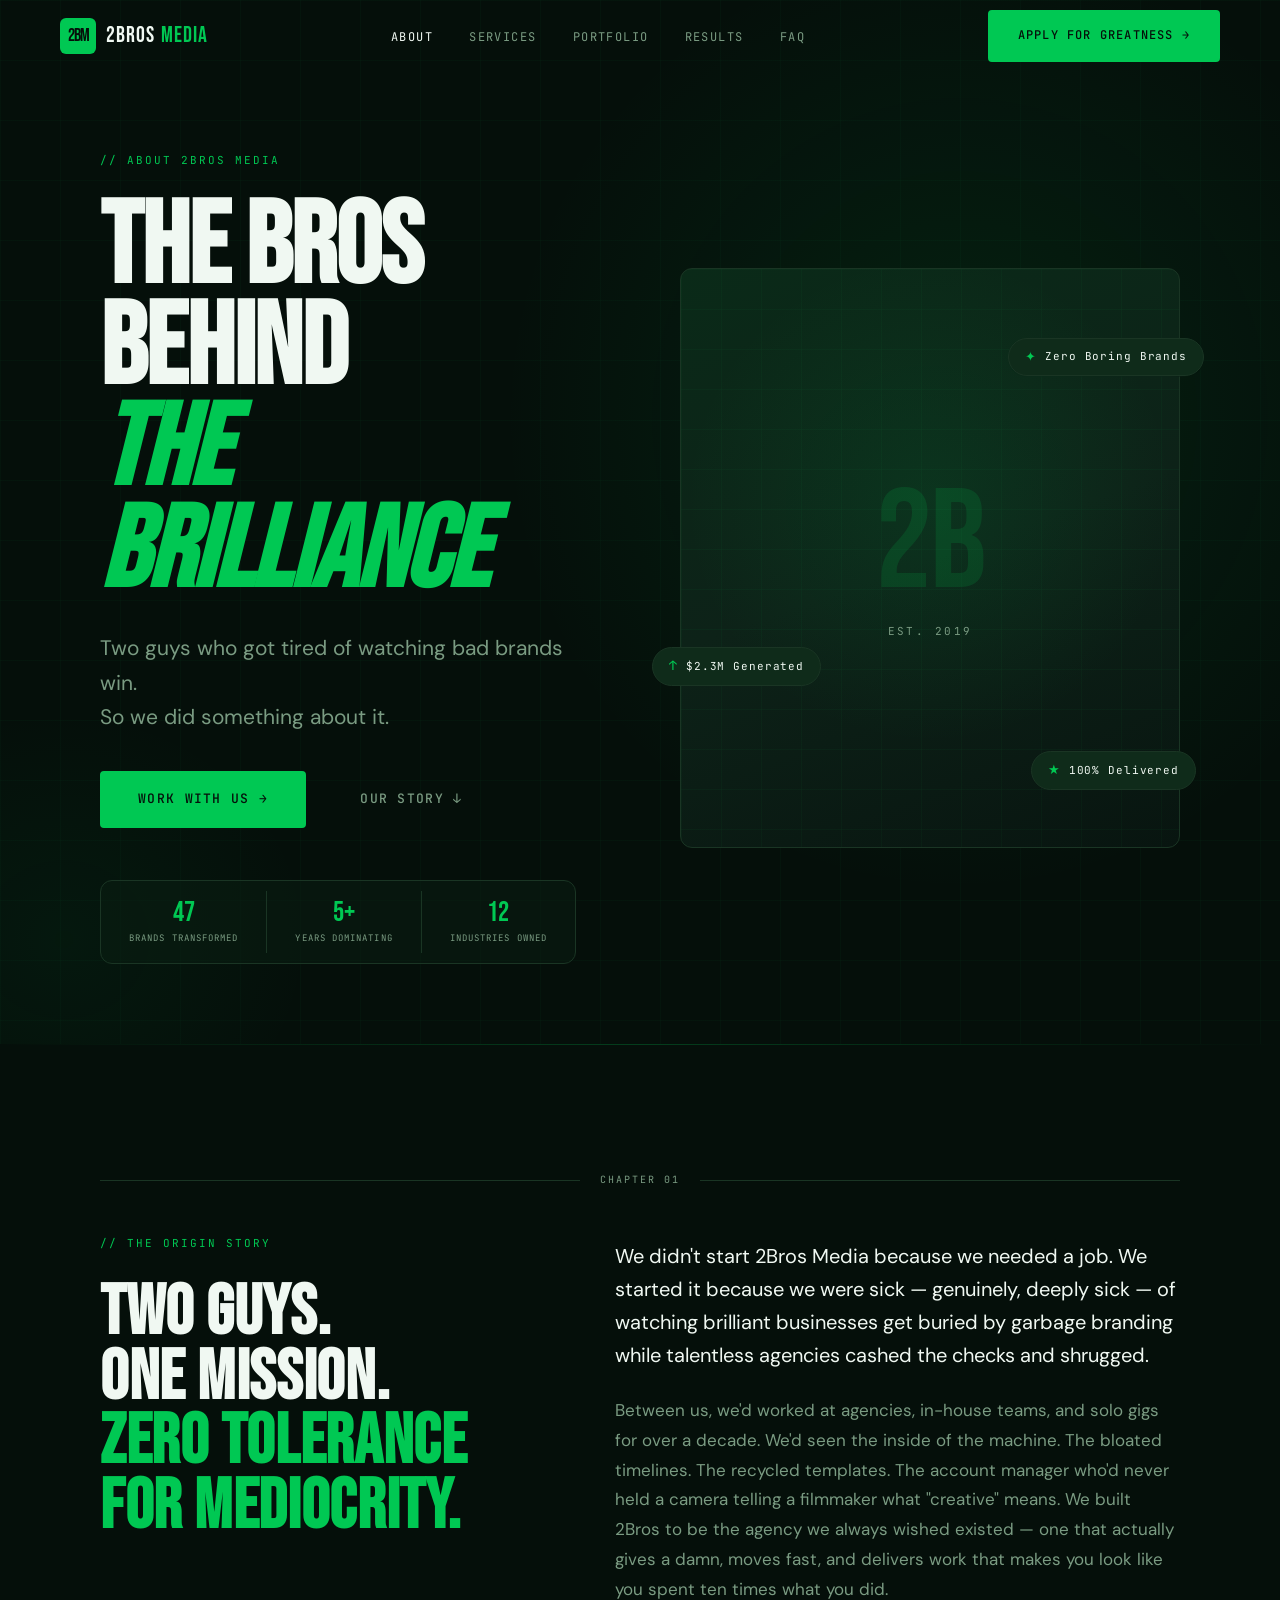
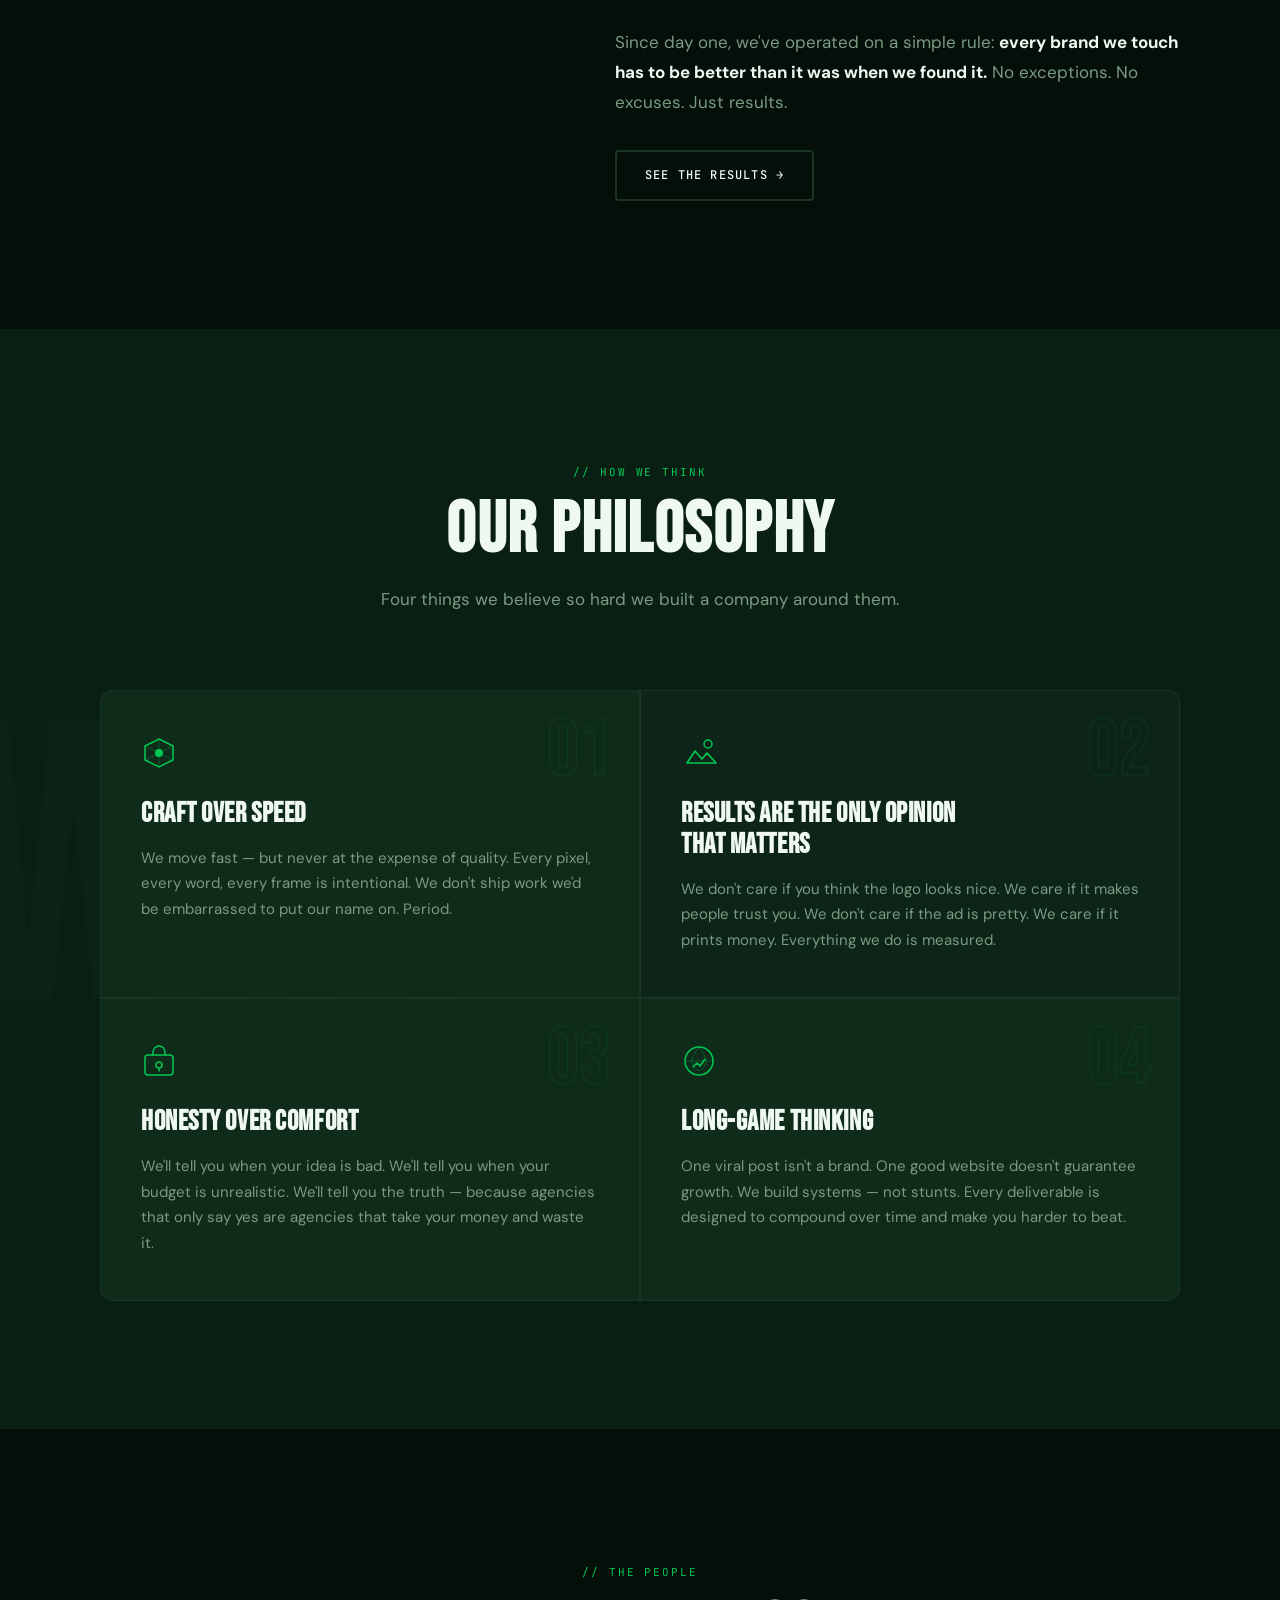
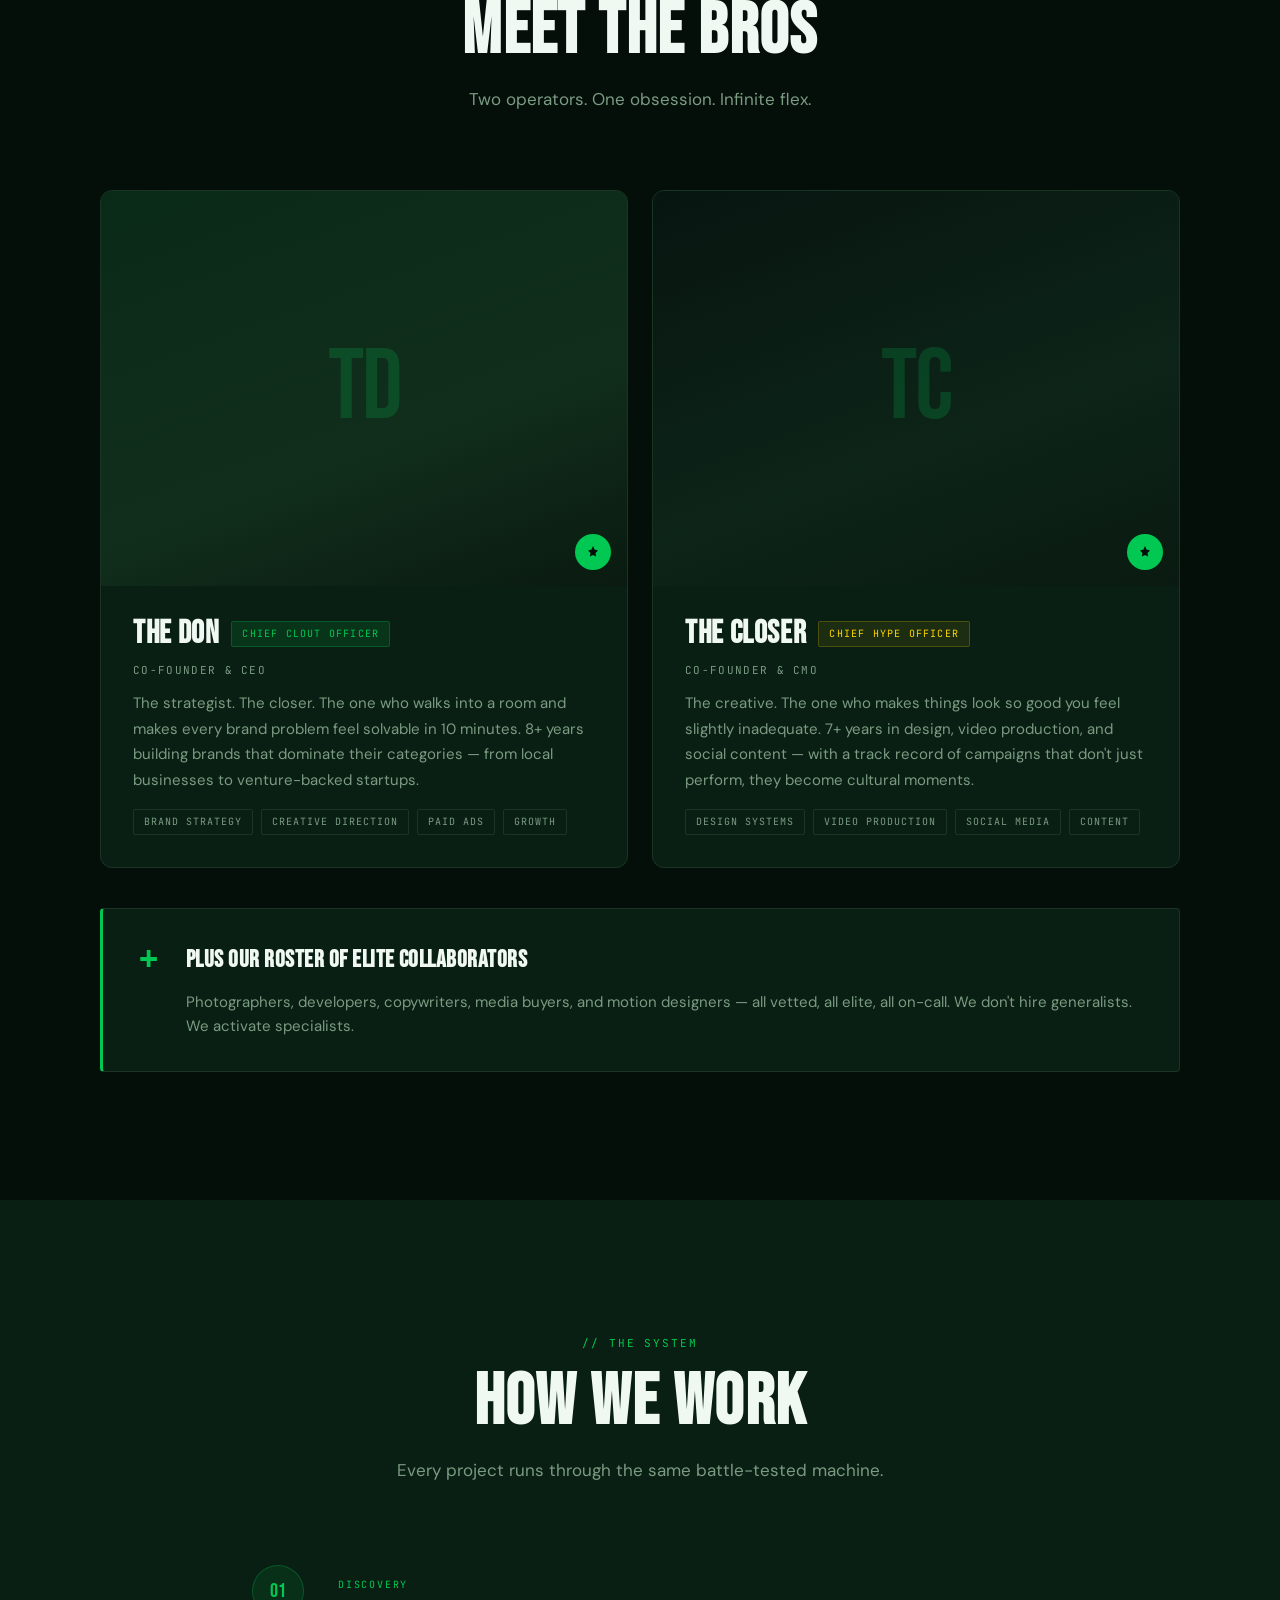
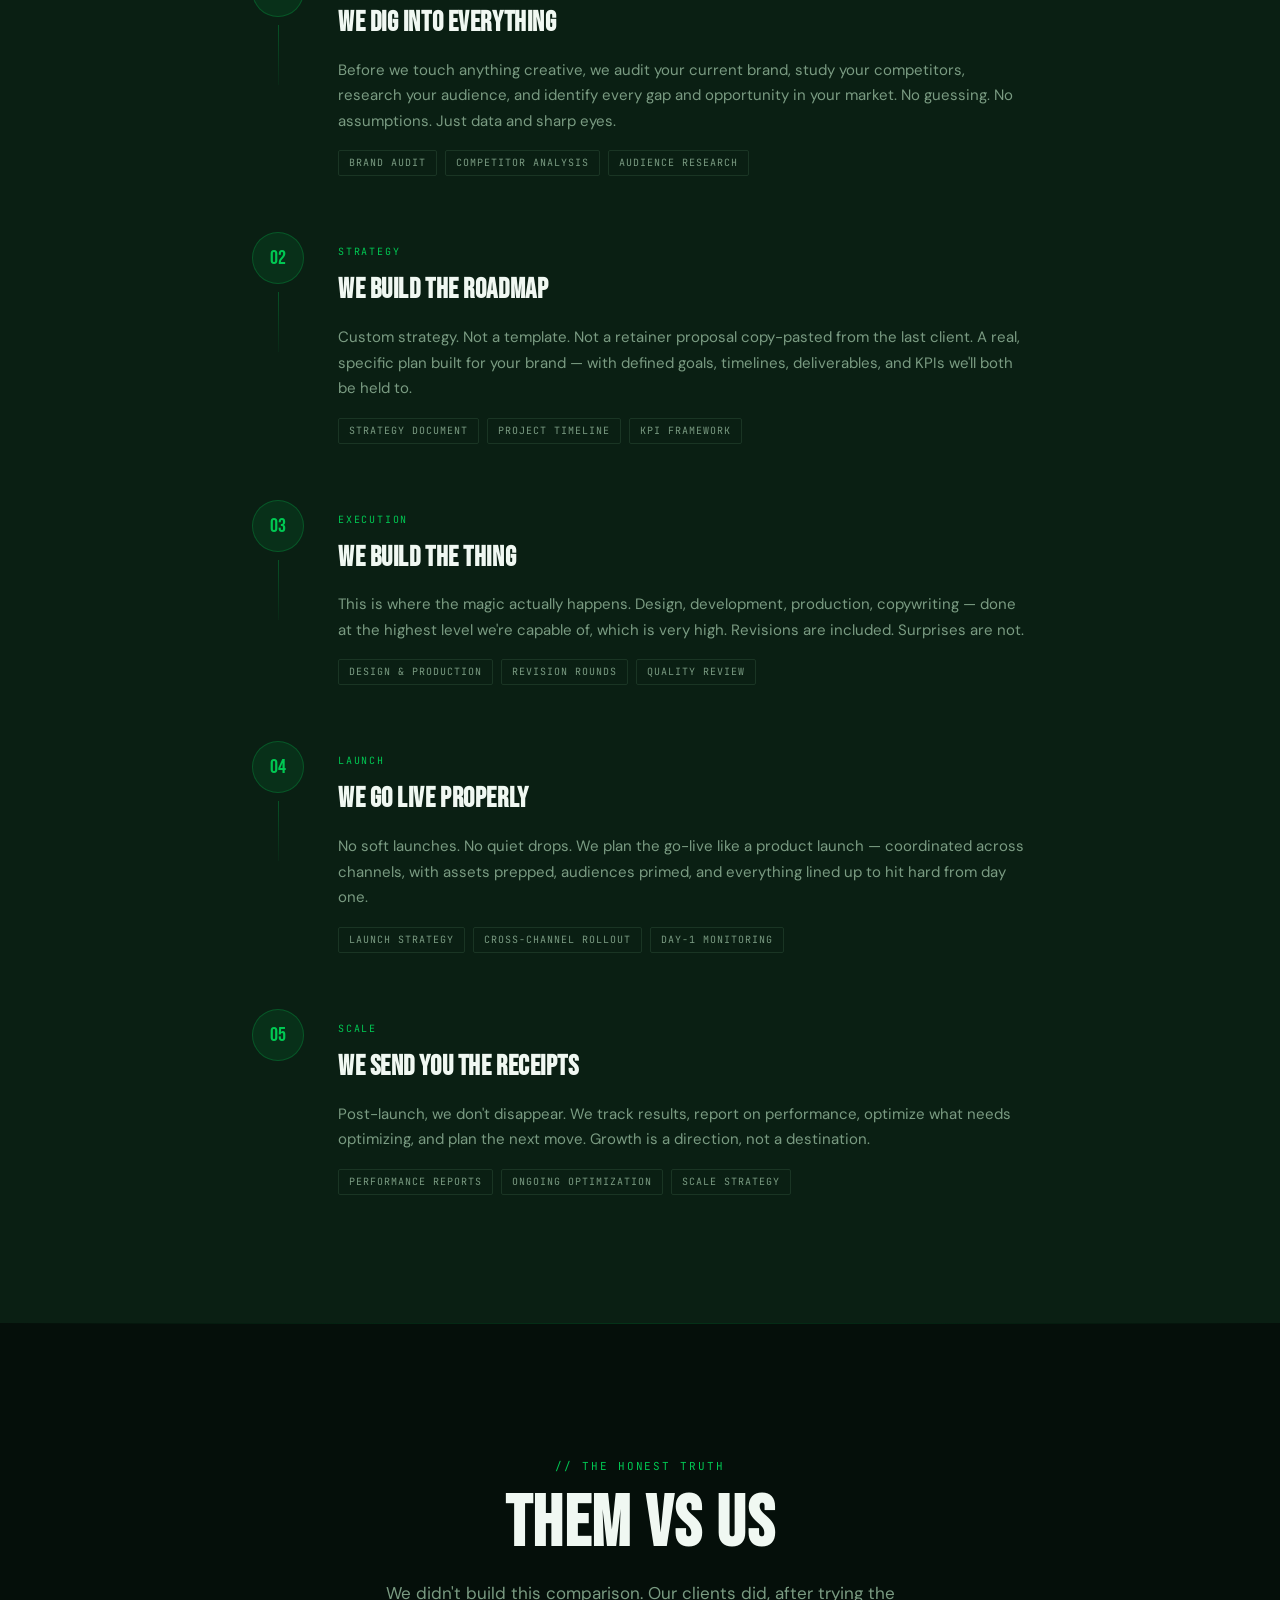
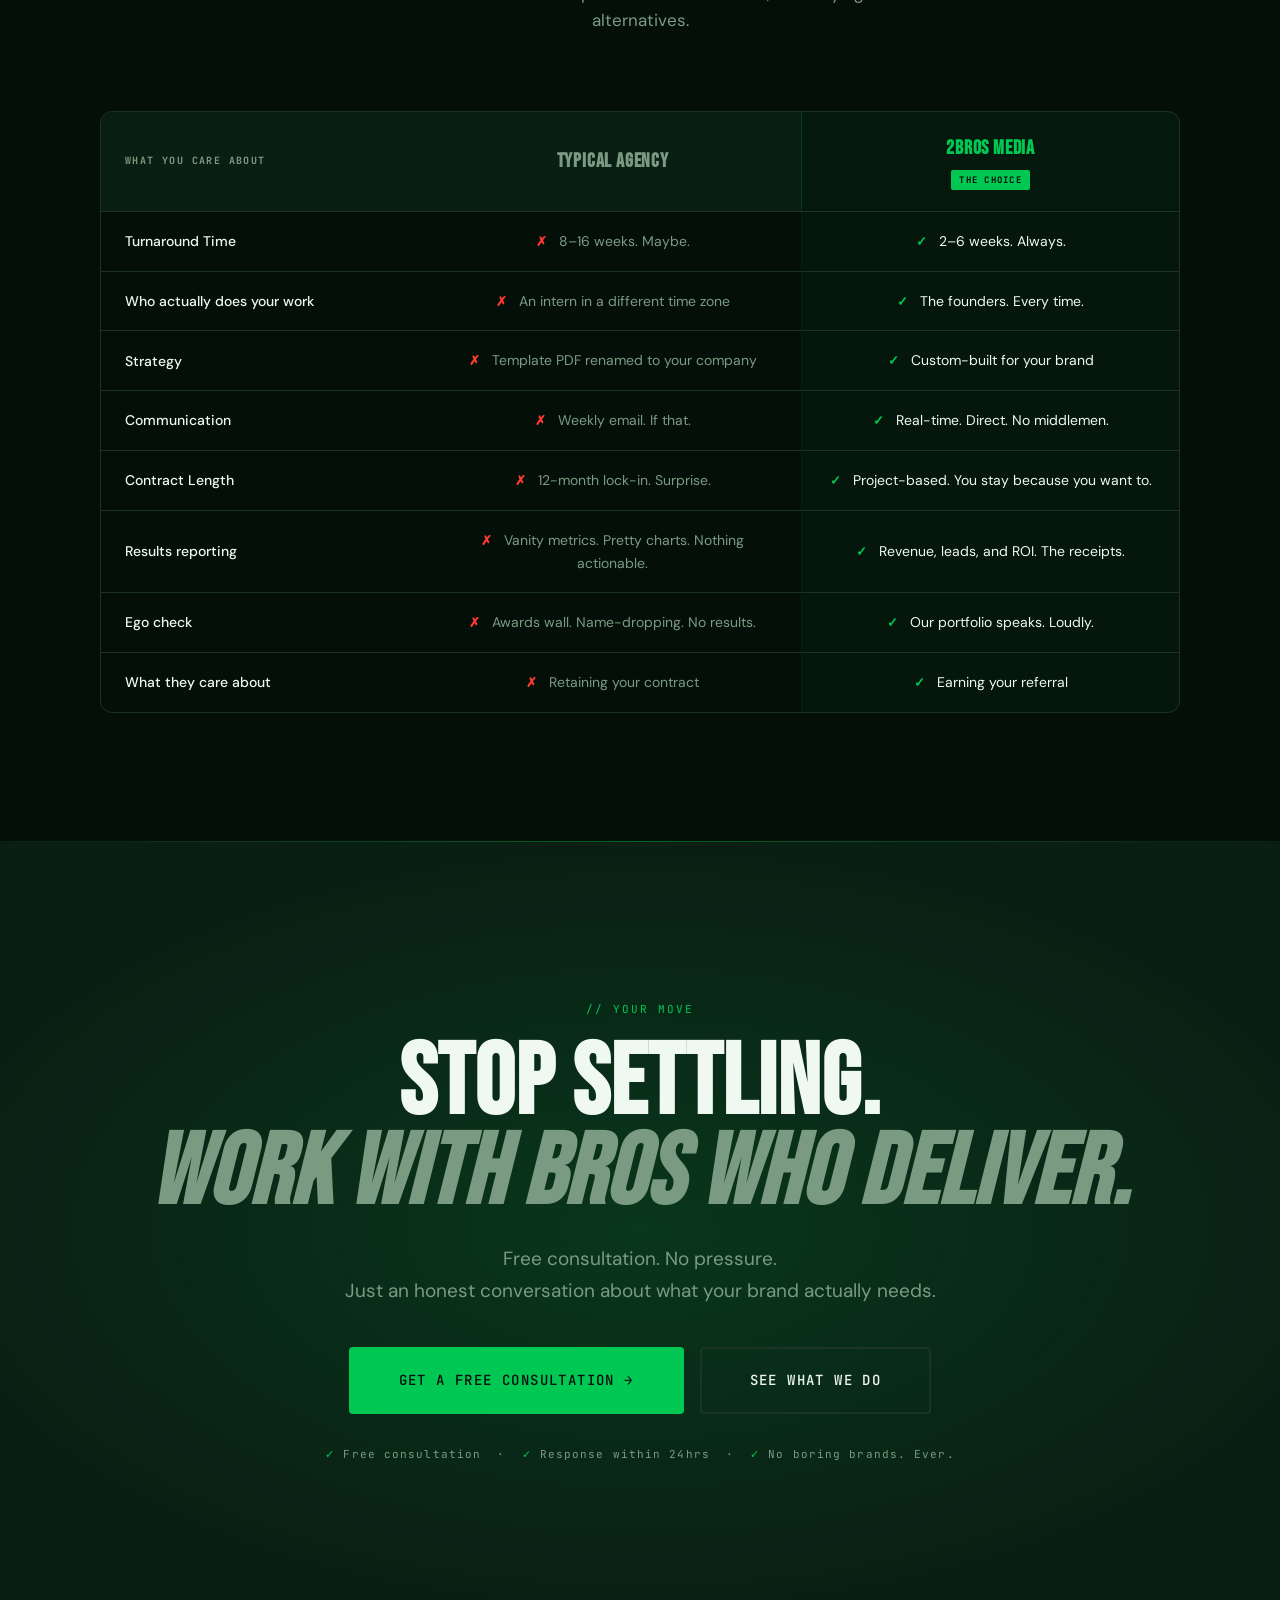
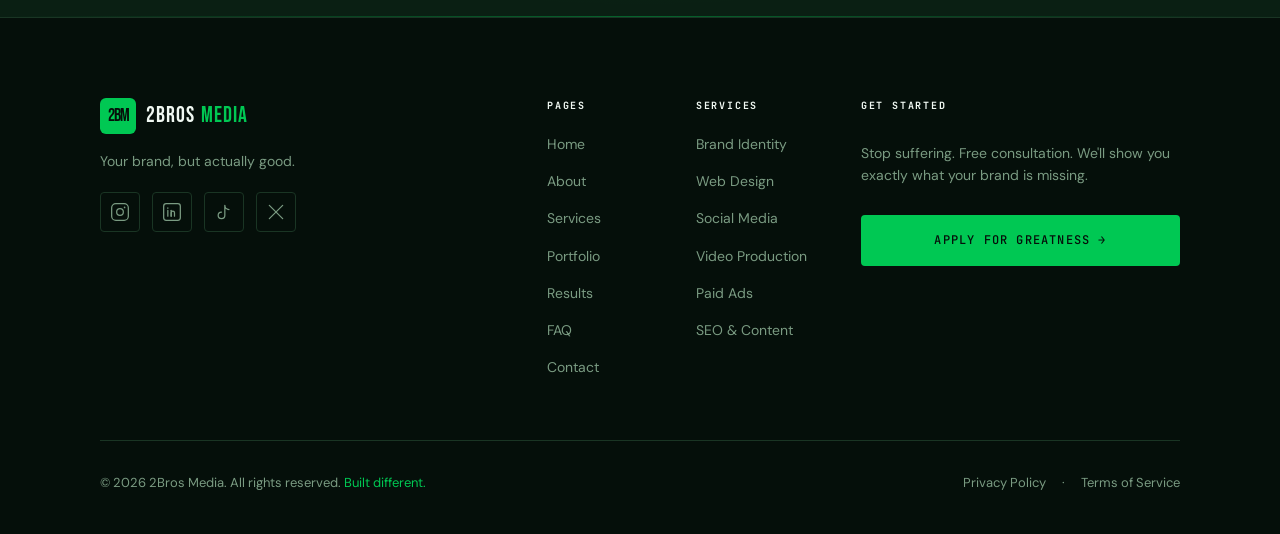
==== about/index.html @ 8191efb5 "Add GA4 button and conversion tracking Add GA4 button and conversion tracking" ====
<!DOCTYPE html>
<html lang="en">
<head>
  <!-- ============================================================
       PRIMARY META TAGS
  ============================================================ -->
  <meta charset="UTF-8">
  <meta name="viewport" content="width=device-width, initial-scale=1.0">
  <title>About Us | 2Bros Media — The Bros Behind the Brilliance</title>
  <meta name="description" content="Two guys who got tired of watching bad brands win. Meet the team behind 2Bros Media — a creative agency built on obsessive craft, zero corporate BS, and results that actually move the needle.">
  <meta name="keywords" content="2Bros Media about, creative agency team, branding agency founders, media agency story, who is 2Bros Media">
  <meta name="author" content="2Bros Media">
  <link rel="canonical" href="https://2bros.click/about.html">

  <!-- Open Graph -->
  <meta property="og:type" content="website">
  <meta property="og:url" content="https://2bros.click/about.html">
  <meta property="og:title" content="About Us | 2Bros Media — The Bros Behind the Brilliance">
  <meta property="og:description" content="Two guys who got tired of watching bad brands win. Meet the team at 2Bros Media.">
  <meta property="og:image" content="https://2bros.click/assets/images/og-image.jpg">

  <!-- Twitter -->
  <meta name="twitter:card" content="summary_large_image">
  <meta name="twitter:site" content="@2brosmedia">
  <meta name="twitter:title" content="About Us | 2Bros Media — The Bros Behind the Brilliance">
  <meta name="twitter:description" content="Two guys who got tired of watching bad brands win. Meet the team at 2Bros Media.">
  <meta name="twitter:image" content="https://2bros.click/assets/images/og-image.jpg">

  <!-- Favicons -->
  <link rel="icon" type="image/x-icon" href="/favicon.ico">
  <link rel="icon" type="image/png" sizes="32x32" href="/assets/images/favicon-32x32.png">
  <link rel="apple-touch-icon" href="/assets/images/apple-touch-icon.png">

  <!-- Structured Data -->
  <script type="application/ld+json">
  {
    "@context": "https://schema.org",
    "@type": "AboutPage",
    "name": "About 2Bros Media",
    "description": "Learn about the team and philosophy behind 2Bros Media, a creative agency specializing in branding, web design, and social media.",
    "url": "https://2bros.click/about.html",
    "mainEntity": {
      "@type": "Organization",
      "name": "2Bros Media",
      "url": "https://2bros.click",
      "logo": "https://2bros.click/assets/images/logo.svg"
    }
  }
  </script>

  <!-- Google Fonts -->
  <link rel="preconnect" href="https://fonts.googleapis.com">
  <link rel="preconnect" href="https://fonts.gstatic.com" crossorigin>
  <link href="https://fonts.googleapis.com/css2?family=Bebas+Neue&family=DM+Sans:ital,opsz,wght@0,9..40,300;0,9..40,400;0,9..40,500;0,9..40,600;1,9..40,400&family=JetBrains+Mono:wght@400;500&display=swap" rel="stylesheet">

  <!-- ============================================================
       CRITICAL ABOVE-THE-FOLD CSS
  ============================================================ -->
  <style>
    *, *::before, *::after { box-sizing: border-box; margin: 0; padding: 0; }
    html { scroll-behavior: smooth; }
    body {
      background: var(--color-bg);
      color: var(--color-white);
      font-family: var(--font-body);
      font-size: 17px;
      line-height: 1.6;
      overflow-x: hidden;
    }
    img { display: block; max-width: 100%; }
    a { color: inherit; text-decoration: none; }
    ul { list-style: none; }
    button { cursor: pointer; border: none; background: none; font: inherit; }

    :root {
      --color-bg:          #050f0a;
      --color-surface:     #0a1f13;
      --color-surface-2:   #0f2b1a;
      --color-emerald:     #00c853;
      --color-emerald-dim: #00a844;
      --color-gold:        #ffd700;
      --color-white:       #f0f8f2;
      --color-muted:       #7a9b82;
      --color-border:      #1a3524;
      --color-danger:      #ff3b30;
      --font-display: 'Bebas Neue', 'Impact', sans-serif;
      --font-body:    'DM Sans', 'Helvetica Neue', sans-serif;
      --font-mono:    'JetBrains Mono', monospace;
      --nav-h:        72px;
      --section-pad:  clamp(80px, 10vw, 140px);
      --container:    1200px;
      --gutter:       clamp(20px, 5vw, 60px);
      --radius:       4px;
      --radius-lg:    12px;
    }

    /* NAV — critical */
    .nav {
      position: fixed;
      top: 0; left: 0; right: 0;
      z-index: 1000;
      height: var(--nav-h);
      display: flex;
      align-items: center;
      padding: 0 var(--gutter);
      transition: background 0.3s ease, backdrop-filter 0.3s ease, border-bottom 0.3s ease;
    }
    .nav.scrolled {
      background: rgba(5, 15, 10, 0.92);
      backdrop-filter: blur(12px);
      -webkit-backdrop-filter: blur(12px);
      border-bottom: 1px solid var(--color-border);
    }
    .nav-inner {
      width: 100%;
      max-width: var(--container);
      margin: 0 auto;
      display: flex;
      align-items: center;
      justify-content: space-between;
      gap: 24px;
    }
    .nav-logo {
      display: flex;
      align-items: center;
      gap: 10px;
      flex-shrink: 0;
    }
    .nav-logo-mark {
      width: 36px;
      height: 36px;
      background: var(--color-emerald);
      border-radius: 6px;
      display: flex;
      align-items: center;
      justify-content: center;
      font-family: var(--font-display);
      font-size: 18px;
      color: var(--color-bg);
      letter-spacing: -1px;
    }
    .nav-logo-text {
      font-family: var(--font-display);
      font-size: 22px;
      letter-spacing: 0.05em;
      color: var(--color-white);
    }
    .nav-logo-text span { color: var(--color-emerald); }
    .nav-links {
      display: flex;
      align-items: center;
      gap: 36px;
    }
    .nav-links a {
      font-family: var(--font-mono);
      font-size: 12px;
      letter-spacing: 0.12em;
      text-transform: uppercase;
      color: var(--color-muted);
      transition: color 0.2s;
    }
    .nav-links a:hover,
    .nav-links a.active { color: var(--color-white); }
    .nav-cta { display: flex; align-items: center; gap: 16px; }

    /* PAGE HERO */
    .page-hero {
      position: relative;
      min-height: 92vh;
      display: flex;
      align-items: center;
      overflow: hidden;
      padding-top: var(--nav-h);
    }
    .page-hero-bg {
      position: absolute;
      inset: 0;
      background:
        radial-gradient(ellipse 55% 70% at 75% 40%, rgba(0,200,83,0.10) 0%, transparent 65%),
        radial-gradient(ellipse 35% 40% at 5% 90%, rgba(0,200,83,0.05) 0%, transparent 55%),
        var(--color-bg);
    }
    .page-hero-grid {
      position: absolute;
      inset: 0;
      background-image:
        linear-gradient(rgba(0,200,83,0.03) 1px, transparent 1px),
        linear-gradient(90deg, rgba(0,200,83,0.03) 1px, transparent 1px);
      background-size: 60px 60px;
    }
  </style>

  <link rel="stylesheet" href="/assets/css/main.css">
  <link rel="stylesheet" href="/assets/css/about.css">
<!-- Google tag (gtag.js) -->
<script async src="https://www.googletagmanager.com/gtag/js?id=G-SQSV4N3N9W"></script>
<script>
  window.dataLayer = window.dataLayer || [];
  function gtag(){dataLayer.push(arguments);}
  gtag('js', new Date());
  gtag('config', 'G-SQSV4N3N9W');
</script>
</head>

<body>

<!-- ============================================================
     NAVIGATION
============================================================ -->
<nav class="nav" id="main-nav" role="navigation" aria-label="Main navigation">
  <div class="nav-inner">
    <a href="/" class="nav-logo" aria-label="2Bros Media — Home">
      <div class="nav-logo-mark" aria-hidden="true">2BM</div>
      <span class="nav-logo-text">2BROS <span>MEDIA</span></span>
    </a>
    <ul class="nav-links" role="list">
      <li><a href="/about/" class="active" aria-current="page">About</a></li>
      <li><a href="/services/">Services</a></li>
      <li><a href="/portfolio/">Portfolio</a></li>
      <li><a href="/results/">Results</a></li>
      <li><a href="/faq/">FAQ</a></li>
    </ul>
    <div class="nav-cta">
      <a href="/contact/" class="btn btn-primary" id="nav-cta-desktop" style="display:none">Apply For Greatness →</a>
      <button class="hamburger" id="hamburger" aria-label="Open menu" aria-expanded="false" aria-controls="mobile-menu">
        <span class="hamburger-line"></span>
        <span class="hamburger-line"></span>
        <span class="hamburger-line"></span>
      </button>
    </div>
  </div>
</nav>

<!-- Mobile Menu -->
<div class="mobile-menu" id="mobile-menu" role="dialog" aria-modal="true" aria-label="Mobile navigation">
  <button class="mobile-menu-close" id="mobile-close" aria-label="Close menu">✕</button>
  <nav>
    <ul class="mobile-menu-links" role="list">
      <li><a href="/">Home</a></li>
      <li><a href="/about/" class="active">About</a></li>
      <li><a href="/services/">Services</a></li>
      <li><a href="/portfolio/">Portfolio</a></li>
      <li><a href="/results/">Results</a></li>
      <li><a href="/faq/">FAQ</a></li>
    </ul>
    <a href="/contact/" class="btn btn-primary mobile-menu-cta">Apply For Greatness →</a>
  </nav>
</div>


<!-- ============================================================
     PAGE HERO — SPLIT LAYOUT
============================================================ -->
<section class="page-hero" id="hero" aria-labelledby="about-hero-headline">
  <div class="page-hero-bg" aria-hidden="true"></div>
  <div class="page-hero-grid" aria-hidden="true"></div>

  <div class="container about-hero-layout">

    <!-- Left: Text -->
    <div class="about-hero-text">
      <span class="section-tag" data-animate="fadeUp">// ABOUT 2BROS MEDIA</span>

      <h1 class="about-hero-headline" id="about-hero-headline" data-animate="fadeUp" data-animate-delay="80">
        THE BROS<br>
        BEHIND<br>
        <em class="about-hero-em">THE BRILLIANCE</em>
      </h1>

      <p class="about-hero-sub" data-animate="fadeUp" data-animate-delay="180">
        Two guys who got tired of watching bad brands win.<br>
        So we did something about it.
      </p>

      <div class="about-hero-actions" data-animate="fadeUp" data-animate-delay="280">
        <a href="/contact/" class="btn btn-primary btn-lg">Work With Us →</a>
        <a href="#our-story" class="btn btn-ghost btn-lg">Our Story ↓</a>
      </div>

      <!-- Quick credentials -->
      <div class="about-hero-creds" data-animate="fadeUp" data-animate-delay="360">
        <div class="about-cred">
          <span class="about-cred-num" data-counter="47">0</span>
          <span class="about-cred-label">Brands Transformed</span>
        </div>
        <div class="about-cred-divider" aria-hidden="true"></div>
        <div class="about-cred">
          <span class="about-cred-num"><span data-counter="5">0</span>+</span>
          <span class="about-cred-label">Years Dominating</span>
        </div>
        <div class="about-cred-divider" aria-hidden="true"></div>
        <div class="about-cred">
          <span class="about-cred-num"><span data-counter="12">0</span></span>
          <span class="about-cred-label">Industries Owned</span>
        </div>
      </div>
    </div>

    <!-- Right: Visual block -->
    <div class="about-hero-visual" data-animate="fadeUp" data-animate-delay="160" aria-hidden="true">
      <div class="about-hero-img-frame">
        <div class="about-hero-img-placeholder" role="img" aria-label="The 2Bros Media team photo placeholder">
          <div class="about-hero-img-inner">
            <span class="about-hero-img-label">2B</span>
            <span class="about-hero-img-sub">EST. 2019</span>
          </div>
        </div>
        <!-- Floating tags -->
        <div class="about-float-tag about-float-tag--1">
          <span class="about-float-icon" aria-hidden="true">✦</span>
          <span>Zero Boring Brands</span>
        </div>
        <div class="about-float-tag about-float-tag--2">
          <span class="about-float-icon" aria-hidden="true">↑</span>
          <span>$2.3M Generated</span>
        </div>
        <div class="about-float-tag about-float-tag--3">
          <span class="about-float-icon" aria-hidden="true">★</span>
          <span>100% Delivered</span>
        </div>
      </div>
    </div>

  </div><!-- /about-hero-layout -->
</section>


<!-- ============================================================
     ORIGIN STORY
============================================================ -->
<section class="origin-section section-pad" id="our-story" aria-labelledby="origin-headline">
  <div class="container">

    <div class="origin-layout">

      <!-- Chapter marker -->
      <div class="origin-marker" data-animate="fadeUp" aria-hidden="true">
        <span class="origin-marker-line"></span>
        <span class="origin-marker-label">CHAPTER 01</span>
        <span class="origin-marker-line"></span>
      </div>

      <div class="origin-content">
        <span class="section-tag" data-animate="fadeUp">// THE ORIGIN STORY</span>
        <h2 class="origin-headline" id="origin-headline" data-animate="fadeUp" data-animate-delay="80">
          TWO GUYS.<br>ONE MISSION.<br>
          <span class="origin-headline-accent">ZERO TOLERANCE<br>FOR MEDIOCRITY.</span>
        </h2>
      </div>

      <div class="origin-body" data-animate="fadeUp" data-animate-delay="120">
        <p class="origin-p origin-p--lead">
          We didn't start 2Bros Media because we needed a job. We started it because we were sick — genuinely, deeply sick — of watching brilliant businesses get buried by garbage branding while talentless agencies cashed the checks and shrugged.
        </p>
        <p class="origin-p">
          Between us, we'd worked at agencies, in-house teams, and solo gigs for over a decade. We'd seen the inside of the machine. The bloated timelines. The recycled templates. The account manager who'd never held a camera telling a filmmaker what "creative" means. We built 2Bros to be the agency we always wished existed — one that actually gives a damn, moves fast, and delivers work that makes you look like you spent ten times what you did.
        </p>
        <p class="origin-p">
          Since day one, we've operated on a simple rule: <strong>every brand we touch has to be better than it was when we found it.</strong> No exceptions. No excuses. Just results.
        </p>
        <a href="/results/" class="btn btn-outline" style="margin-top: 8px;">See the Results →</a>
      </div>

    </div>

  </div>
</section>


<!-- ============================================================
     PHILOSOPHY — CORE BELIEFS
============================================================ -->
<section class="philosophy-section section-pad" aria-labelledby="philosophy-headline">
  <div class="container">

    <div class="section-header" data-animate="fadeUp">
      <span class="section-tag">// HOW WE THINK</span>
      <h2 class="section-headline" id="philosophy-headline">OUR PHILOSOPHY</h2>
      <p class="section-sub">Four things we believe so hard we built a company around them.</p>
    </div>

    <div class="philosophy-grid" data-stagger>

      <div class="philosophy-card" data-animate="fadeUp">
        <div class="philosophy-card-num" aria-hidden="true">01</div>
        <div class="philosophy-card-icon" aria-hidden="true">
          <svg width="36" height="36" viewBox="0 0 36 36" fill="none">
            <path d="M18 4L32 11V25L18 32L4 25V11L18 4Z" stroke="currentColor" stroke-width="1.5" fill="none"/>
            <path d="M18 4V32M4 11L32 25M32 11L4 25" stroke="currentColor" stroke-width="1" opacity="0.3"/>
            <circle cx="18" cy="18" r="4" fill="currentColor"/>
          </svg>
        </div>
        <h3 class="philosophy-card-title">Craft Over Speed</h3>
        <p class="philosophy-card-desc">We move fast — but never at the expense of quality. Every pixel, every word, every frame is intentional. We don't ship work we'd be embarrassed to put our name on. Period.</p>
      </div>

      <div class="philosophy-card philosophy-card--featured" data-animate="fadeUp">
        <div class="philosophy-card-num" aria-hidden="true">02</div>
        <div class="philosophy-card-icon" aria-hidden="true">
          <svg width="36" height="36" viewBox="0 0 36 36" fill="none">
            <path d="M6 28L14 16l7 8 5-6 9 10H6z" stroke="currentColor" stroke-width="1.5" stroke-linejoin="round" fill="none"/>
            <path d="M6 28L14 16l7 8 5-6 9 10" stroke="currentColor" stroke-width="1.5" stroke-linejoin="round" opacity="0.3" fill="none"/>
            <circle cx="27" cy="9" r="4" stroke="currentColor" stroke-width="1.5" fill="none"/>
          </svg>
        </div>
        <h3 class="philosophy-card-title">Results Are the Only Opinion That Matters</h3>
        <p class="philosophy-card-desc">We don't care if you think the logo looks nice. We care if it makes people trust you. We don't care if the ad is pretty. We care if it prints money. Everything we do is measured.</p>
      </div>

      <div class="philosophy-card" data-animate="fadeUp">
        <div class="philosophy-card-num" aria-hidden="true">03</div>
        <div class="philosophy-card-icon" aria-hidden="true">
          <svg width="36" height="36" viewBox="0 0 36 36" fill="none">
            <rect x="4" y="12" width="28" height="20" rx="3" stroke="currentColor" stroke-width="1.5" fill="none"/>
            <path d="M12 12V9a6 6 0 0 1 12 0v3" stroke="currentColor" stroke-width="1.5" stroke-linecap="round"/>
            <circle cx="18" cy="22" r="3" stroke="currentColor" stroke-width="1.5" fill="none"/>
            <path d="M18 25v3" stroke="currentColor" stroke-width="1.5" stroke-linecap="round"/>
          </svg>
        </div>
        <h3 class="philosophy-card-title">Honesty Over Comfort</h3>
        <p class="philosophy-card-desc">We'll tell you when your idea is bad. We'll tell you when your budget is unrealistic. We'll tell you the truth — because agencies that only say yes are agencies that take your money and waste it.</p>
      </div>

      <div class="philosophy-card" data-animate="fadeUp">
        <div class="philosophy-card-num" aria-hidden="true">04</div>
        <div class="philosophy-card-icon" aria-hidden="true">
          <svg width="36" height="36" viewBox="0 0 36 36" fill="none">
            <path d="M18 4c-7.7 0-14 6.3-14 14s6.3 14 14 14 14-6.3 14-14S25.7 4 18 4z" stroke="currentColor" stroke-width="1.5" fill="none"/>
            <path d="M18 4C14 10 11 14 11 18s3 8 7 10M18 4c4 6 7 10 7 14s-3 8-7 10" stroke="currentColor" stroke-width="1" opacity="0.3"/>
            <path d="M4 18h28" stroke="currentColor" stroke-width="1" opacity="0.3"/>
            <path d="M12 24l4-4 3 3 5-7" stroke="currentColor" stroke-width="1.5" stroke-linecap="round" stroke-linejoin="round"/>
          </svg>
        </div>
        <h3 class="philosophy-card-title">Long-Game Thinking</h3>
        <p class="philosophy-card-desc">One viral post isn't a brand. One good website doesn't guarantee growth. We build systems — not stunts. Every deliverable is designed to compound over time and make you harder to beat.</p>
      </div>

    </div><!-- /philosophy-grid -->

  </div>
</section>


<!-- ============================================================
     MEET THE TEAM
============================================================ -->
<section class="team-section section-pad" aria-labelledby="team-headline">
  <div class="container">

    <div class="section-header" data-animate="fadeUp">
      <span class="section-tag">// THE PEOPLE</span>
      <h2 class="section-headline" id="team-headline">MEET THE BROS</h2>
      <p class="section-sub">Two operators. One obsession. Infinite flex.</p>
    </div>

    <div class="team-grid" data-stagger>

      <!-- Team Member 1 -->
      <article class="team-card" data-animate="fadeUp" aria-label="Team member: The Don">
        <div class="team-card-img-wrap">
          <div class="team-card-img"
               role="img"
               aria-label="The Don — Co-Founder and CEO of 2Bros Media profile photo placeholder"
               style="background: linear-gradient(160deg, #0a2a18 0%, #112e1c 60%, #0a1a10 100%);">
            <span class="team-card-initials" aria-hidden="true">TD</span>
          </div>
          <div class="team-card-badge" aria-hidden="true">
            <svg width="16" height="16" viewBox="0 0 16 16" fill="none">
              <path d="M8 2l1.5 3.5L13 6.5l-2.5 2.5.6 3.5L8 11l-3.1 1.5.6-3.5L3 6.5l3.5-1L8 2z" fill="currentColor"/>
            </svg>
          </div>
        </div>
        <div class="team-card-body">
          <div class="team-card-header">
            <h3 class="team-card-name">The Don</h3>
            <span class="team-card-title-badge">Chief Clout Officer</span>
          </div>
          <p class="team-card-role">Co-Founder &amp; CEO</p>
          <p class="team-card-bio">The strategist. The closer. The one who walks into a room and makes every brand problem feel solvable in 10 minutes. 8+ years building brands that dominate their categories — from local businesses to venture-backed startups.</p>
          <div class="team-card-skills">
            <span class="team-skill-tag">Brand Strategy</span>
            <span class="team-skill-tag">Creative Direction</span>
            <span class="team-skill-tag">Paid Ads</span>
            <span class="team-skill-tag">Growth</span>
          </div>
        </div>
      </article>

      <!-- Team Member 2 -->
      <article class="team-card" data-animate="fadeUp" data-animate-delay="120" aria-label="Team member: The Closer">
        <div class="team-card-img-wrap">
          <div class="team-card-img"
               role="img"
               aria-label="The Closer — Co-Founder and CMO of 2Bros Media profile photo placeholder"
               style="background: linear-gradient(160deg, #071510 0%, #0d2418 60%, #0a1a10 100%);">
            <span class="team-card-initials" aria-hidden="true">TC</span>
          </div>
          <div class="team-card-badge" aria-hidden="true">
            <svg width="16" height="16" viewBox="0 0 16 16" fill="none">
              <path d="M8 2l1.5 3.5L13 6.5l-2.5 2.5.6 3.5L8 11l-3.1 1.5.6-3.5L3 6.5l3.5-1L8 2z" fill="currentColor"/>
            </svg>
          </div>
        </div>
        <div class="team-card-body">
          <div class="team-card-header">
            <h3 class="team-card-name">The Closer</h3>
            <span class="team-card-title-badge team-card-title-badge--gold">Chief Hype Officer</span>
          </div>
          <p class="team-card-role">Co-Founder &amp; CMO</p>
          <p class="team-card-bio">The creative. The one who makes things look so good you feel slightly inadequate. 7+ years in design, video production, and social content — with a track record of campaigns that don't just perform, they become cultural moments.</p>
          <div class="team-card-skills">
            <span class="team-skill-tag">Design Systems</span>
            <span class="team-skill-tag">Video Production</span>
            <span class="team-skill-tag">Social Media</span>
            <span class="team-skill-tag">Content</span>
          </div>
        </div>
      </article>

    </div><!-- /team-grid -->

    <!-- Extended team note -->
    <div class="team-extended" data-animate="fadeUp">
      <div class="team-extended-inner">
        <div class="team-extended-icon" aria-hidden="true">+</div>
        <div>
          <h3 class="team-extended-title">Plus Our Roster of Elite Collaborators</h3>
          <p class="team-extended-desc">Photographers, developers, copywriters, media buyers, and motion designers — all vetted, all elite, all on-call. We don't hire generalists. We activate specialists.</p>
        </div>
      </div>
    </div>

  </div>
</section>


<!-- ============================================================
     HOW WE WORK — PROCESS
============================================================ -->
<section class="process-detail-section section-pad" aria-labelledby="process-detail-headline">
  <div class="container">

    <div class="section-header" data-animate="fadeUp">
      <span class="section-tag">// THE SYSTEM</span>
      <h2 class="section-headline" id="process-detail-headline">HOW WE WORK</h2>
      <p class="section-sub">Every project runs through the same battle-tested machine.</p>
    </div>

    <div class="process-detail-track">

      <!-- Step 1 -->
      <div class="process-detail-step" data-animate="fadeUp">
        <div class="process-detail-left">
          <div class="process-detail-num" aria-hidden="true">01</div>
          <div class="process-detail-connector" aria-hidden="true"></div>
        </div>
        <div class="process-detail-content">
          <span class="process-detail-phase" aria-label="Phase 1">DISCOVERY</span>
          <h3 class="process-detail-title">We Dig Into Everything</h3>
          <p class="process-detail-desc">Before we touch anything creative, we audit your current brand, study your competitors, research your audience, and identify every gap and opportunity in your market. No guessing. No assumptions. Just data and sharp eyes.</p>
          <div class="process-detail-deliverables">
            <span class="process-detail-tag">Brand audit</span>
            <span class="process-detail-tag">Competitor analysis</span>
            <span class="process-detail-tag">Audience research</span>
          </div>
        </div>
      </div>

      <!-- Step 2 -->
      <div class="process-detail-step" data-animate="fadeUp" data-animate-delay="80">
        <div class="process-detail-left">
          <div class="process-detail-num" aria-hidden="true">02</div>
          <div class="process-detail-connector" aria-hidden="true"></div>
        </div>
        <div class="process-detail-content">
          <span class="process-detail-phase" aria-label="Phase 2">STRATEGY</span>
          <h3 class="process-detail-title">We Build the Roadmap</h3>
          <p class="process-detail-desc">Custom strategy. Not a template. Not a retainer proposal copy-pasted from the last client. A real, specific plan built for your brand — with defined goals, timelines, deliverables, and KPIs we'll both be held to.</p>
          <div class="process-detail-deliverables">
            <span class="process-detail-tag">Strategy document</span>
            <span class="process-detail-tag">Project timeline</span>
            <span class="process-detail-tag">KPI framework</span>
          </div>
        </div>
      </div>

      <!-- Step 3 -->
      <div class="process-detail-step" data-animate="fadeUp" data-animate-delay="160">
        <div class="process-detail-left">
          <div class="process-detail-num" aria-hidden="true">03</div>
          <div class="process-detail-connector" aria-hidden="true"></div>
        </div>
        <div class="process-detail-content">
          <span class="process-detail-phase" aria-label="Phase 3">EXECUTION</span>
          <h3 class="process-detail-title">We Build the Thing</h3>
          <p class="process-detail-desc">This is where the magic actually happens. Design, development, production, copywriting — done at the highest level we're capable of, which is very high. Revisions are included. Surprises are not.</p>
          <div class="process-detail-deliverables">
            <span class="process-detail-tag">Design &amp; production</span>
            <span class="process-detail-tag">Revision rounds</span>
            <span class="process-detail-tag">Quality review</span>
          </div>
        </div>
      </div>

      <!-- Step 4 -->
      <div class="process-detail-step" data-animate="fadeUp" data-animate-delay="240">
        <div class="process-detail-left">
          <div class="process-detail-num" aria-hidden="true">04</div>
          <div class="process-detail-connector" aria-hidden="true"></div>
        </div>
        <div class="process-detail-content">
          <span class="process-detail-phase" aria-label="Phase 4">LAUNCH</span>
          <h3 class="process-detail-title">We Go Live Properly</h3>
          <p class="process-detail-desc">No soft launches. No quiet drops. We plan the go-live like a product launch — coordinated across channels, with assets prepped, audiences primed, and everything lined up to hit hard from day one.</p>
          <div class="process-detail-deliverables">
            <span class="process-detail-tag">Launch strategy</span>
            <span class="process-detail-tag">Cross-channel rollout</span>
            <span class="process-detail-tag">Day-1 monitoring</span>
          </div>
        </div>
      </div>

      <!-- Step 5 -->
      <div class="process-detail-step process-detail-step--last" data-animate="fadeUp" data-animate-delay="320">
        <div class="process-detail-left">
          <div class="process-detail-num" aria-hidden="true">05</div>
        </div>
        <div class="process-detail-content">
          <span class="process-detail-phase" aria-label="Phase 5">SCALE</span>
          <h3 class="process-detail-title">We Send You the Receipts</h3>
          <p class="process-detail-desc">Post-launch, we don't disappear. We track results, report on performance, optimize what needs optimizing, and plan the next move. Growth is a direction, not a destination.</p>
          <div class="process-detail-deliverables">
            <span class="process-detail-tag">Performance reports</span>
            <span class="process-detail-tag">Ongoing optimization</span>
            <span class="process-detail-tag">Scale strategy</span>
          </div>
        </div>
      </div>

    </div><!-- /process-detail-track -->

  </div>
</section>


<!-- ============================================================
     WHY 2BROS — THEM VS US TABLE
============================================================ -->
<section class="versus-section section-pad" aria-labelledby="versus-headline">
  <div class="container">

    <div class="section-header" data-animate="fadeUp">
      <span class="section-tag">// THE HONEST TRUTH</span>
      <h2 class="section-headline" id="versus-headline">THEM VS US</h2>
      <p class="section-sub">We didn't build this comparison. Our clients did, after trying the alternatives.</p>
    </div>

    <div class="versus-table-wrap" data-animate="fadeUp" data-animate-delay="80">
      <table class="versus-table" aria-label="Comparison between typical agencies and 2Bros Media">
        <thead>
          <tr>
            <th scope="col" class="versus-th versus-th--feature">What you care about</th>
            <th scope="col" class="versus-th versus-th--them">
              <span class="versus-label versus-label--them">Typical Agency</span>
            </th>
            <th scope="col" class="versus-th versus-th--us">
              <span class="versus-label versus-label--us">2Bros Media</span>
              <span class="versus-best-badge" aria-label="Recommended choice">THE CHOICE</span>
            </th>
          </tr>
        </thead>
        <tbody>
          <tr class="versus-row">
            <td class="versus-feature">Turnaround Time</td>
            <td class="versus-them">
              <span class="versus-x" aria-label="No">✗</span>
              <span>8–16 weeks. Maybe.</span>
            </td>
            <td class="versus-us">
              <span class="versus-check" aria-label="Yes">✓</span>
              <span>2–6 weeks. Always.</span>
            </td>
          </tr>
          <tr class="versus-row">
            <td class="versus-feature">Who actually does your work</td>
            <td class="versus-them">
              <span class="versus-x" aria-label="No">✗</span>
              <span>An intern in a different time zone</span>
            </td>
            <td class="versus-us">
              <span class="versus-check" aria-label="Yes">✓</span>
              <span>The founders. Every time.</span>
            </td>
          </tr>
          <tr class="versus-row">
            <td class="versus-feature">Strategy</td>
            <td class="versus-them">
              <span class="versus-x" aria-label="No">✗</span>
              <span>Template PDF renamed to your company</span>
            </td>
            <td class="versus-us">
              <span class="versus-check" aria-label="Yes">✓</span>
              <span>Custom-built for your brand</span>
            </td>
          </tr>
          <tr class="versus-row">
            <td class="versus-feature">Communication</td>
            <td class="versus-them">
              <span class="versus-x" aria-label="No">✗</span>
              <span>Weekly email. If that.</span>
            </td>
            <td class="versus-us">
              <span class="versus-check" aria-label="Yes">✓</span>
              <span>Real-time. Direct. No middlemen.</span>
            </td>
          </tr>
          <tr class="versus-row">
            <td class="versus-feature">Contract Length</td>
            <td class="versus-them">
              <span class="versus-x" aria-label="No">✗</span>
              <span>12-month lock-in. Surprise.</span>
            </td>
            <td class="versus-us">
              <span class="versus-check" aria-label="Yes">✓</span>
              <span>Project-based. You stay because you want to.</span>
            </td>
          </tr>
          <tr class="versus-row">
            <td class="versus-feature">Results reporting</td>
            <td class="versus-them">
              <span class="versus-x" aria-label="No">✗</span>
              <span>Vanity metrics. Pretty charts. Nothing actionable.</span>
            </td>
            <td class="versus-us">
              <span class="versus-check" aria-label="Yes">✓</span>
              <span>Revenue, leads, and ROI. The receipts.</span>
            </td>
          </tr>
          <tr class="versus-row">
            <td class="versus-feature">Ego check</td>
            <td class="versus-them">
              <span class="versus-x" aria-label="No">✗</span>
              <span>Awards wall. Name-dropping. No results.</span>
            </td>
            <td class="versus-us">
              <span class="versus-check" aria-label="Yes">✓</span>
              <span>Our portfolio speaks. Loudly.</span>
            </td>
          </tr>
          <tr class="versus-row">
            <td class="versus-feature">What they care about</td>
            <td class="versus-them">
              <span class="versus-x" aria-label="No">✗</span>
              <span>Retaining your contract</span>
            </td>
            <td class="versus-us">
              <span class="versus-check" aria-label="Yes">✓</span>
              <span>Earning your referral</span>
            </td>
          </tr>
        </tbody>
      </table>
    </div>

  </div>
</section>


<!-- ============================================================
     CTA SECTION
============================================================ -->
<section class="cta-banner" aria-labelledby="about-cta-headline">
  <div class="cta-banner-bg" aria-hidden="true"></div>
  <div class="container">
    <div class="cta-banner-inner" data-animate="fadeUp">
      <span class="section-tag cta-tag">// YOUR MOVE</span>
      <h2 class="cta-headline" id="about-cta-headline">
        STOP SETTLING.<br>
        <em style="font-style:italic; color: var(--color-muted);">Work With Bros Who Deliver.</em>
      </h2>
      <p class="cta-sub">
        Free consultation. No pressure.<br>Just an honest conversation about what your brand actually needs.
      </p>
      <div class="cta-banner-actions">
        <a href="/contact/" class="btn btn-primary btn-xl">Get a Free Consultation →</a>
        <a href="/services/" class="btn btn-outline btn-xl">See What We Do</a>
      </div>
      <p class="cta-reassurance">
        <span class="cta-check" aria-hidden="true">✓</span> Free consultation &nbsp;·&nbsp;
        <span class="cta-check" aria-hidden="true">✓</span> Response within 24hrs &nbsp;·&nbsp;
        <span class="cta-check" aria-hidden="true">✓</span> No boring brands. Ever.
      </p>
    </div>
  </div>
</section>


<!-- ============================================================
     FOOTER
============================================================ -->
<footer class="footer" role="contentinfo">
  <div class="container">
    <div class="footer-top">

      <div class="footer-brand">
        <a href="/" class="footer-logo" aria-label="2Bros Media homepage">
          <div class="nav-logo-mark" aria-hidden="true">2BM</div>
          <span class="nav-logo-text">2BROS <span>MEDIA</span></span>
        </a>
        <p class="footer-tagline">Your brand, but actually good.</p>
        <div class="footer-socials" aria-label="Social media links">
          <a href="https://instagram.com/2brosmedia" class="footer-social" target="_blank" rel="noopener noreferrer" aria-label="Instagram">
            <svg width="20" height="20" viewBox="0 0 24 24" fill="none" aria-hidden="true">
              <rect x="2" y="2" width="20" height="20" rx="5" stroke="currentColor" stroke-width="1.5" fill="none"/>
              <circle cx="12" cy="12" r="4" stroke="currentColor" stroke-width="1.5" fill="none"/>
              <circle cx="17.5" cy="6.5" r="1" fill="currentColor"/>
            </svg>
          </a>
          <a href="https://linkedin.com/company/2brosmedia" class="footer-social" target="_blank" rel="noopener noreferrer" aria-label="LinkedIn">
            <svg width="20" height="20" viewBox="0 0 24 24" fill="none" aria-hidden="true">
              <rect x="2" y="2" width="20" height="20" rx="3" stroke="currentColor" stroke-width="1.5" fill="none"/>
              <path d="M7 10v7M7 7v.5" stroke="currentColor" stroke-width="1.5" stroke-linecap="round"/>
              <path d="M11 17v-4c0-1.5 1-2 2-2s2 .5 2 2v4" stroke="currentColor" stroke-width="1.5" stroke-linecap="round"/>
              <path d="M11 10v7" stroke="currentColor" stroke-width="1.5" stroke-linecap="round"/>
            </svg>
          </a>
          <a href="https://tiktok.com/@2brosmedia" class="footer-social" target="_blank" rel="noopener noreferrer" aria-label="TikTok">
            <svg width="20" height="20" viewBox="0 0 24 24" fill="none" aria-hidden="true">
              <path d="M9 12a4 4 0 1 0 4 4V4a5 5 0 0 0 5 5" stroke="currentColor" stroke-width="1.5" stroke-linecap="round" stroke-linejoin="round"/>
            </svg>
          </a>
          <a href="https://twitter.com/2brosmedia" class="footer-social" target="_blank" rel="noopener noreferrer" aria-label="X / Twitter">
            <svg width="20" height="20" viewBox="0 0 24 24" fill="none" aria-hidden="true">
              <path d="M4 4l16 16M4 20L20 4" stroke="currentColor" stroke-width="1.5" stroke-linecap="round"/>
            </svg>
          </a>
        </div>
      </div>

      <nav class="footer-nav" aria-label="Footer navigation">
        <div class="footer-nav-col">
          <h4 class="footer-nav-heading">Pages</h4>
          <ul role="list">
            <li><a href="/">Home</a></li>
            <li><a href="/about/">About</a></li>
            <li><a href="/services/">Services</a></li>
            <li><a href="/portfolio/">Portfolio</a></li>
            <li><a href="/results/">Results</a></li>
            <li><a href="/faq/">FAQ</a></li>
            <li><a href="/contact/">Contact</a></li>
          </ul>
        </div>
        <div class="footer-nav-col">
          <h4 class="footer-nav-heading">Services</h4>
          <ul role="list">
            <li><a href="/services/#brand-identity">Brand Identity</a></li>
            <li><a href="/services/#web-design">Web Design</a></li>
            <li><a href="/services/#social-media">Social Media</a></li>
            <li><a href="/services/#video">Video Production</a></li>
            <li><a href="/services/#paid-ads">Paid Ads</a></li>
            <li><a href="/services/#seo">SEO &amp; Content</a></li>
          </ul>
        </div>
      </nav>

      <div class="footer-cta-col">
        <h4 class="footer-nav-heading">Get Started</h4>
        <p class="footer-cta-text">Stop suffering. Free consultation. We'll show you exactly what your brand is missing.</p>
        <a href="/contact/" class="btn btn-primary" style="margin-top:16px">Apply For Greatness →</a>
      </div>

    </div>

    <div class="footer-bottom">
      <p class="footer-copy">© 2026 2Bros Media. All rights reserved. <span class="footer-built">Built different.</span></p>
      <div class="footer-legal">
        <a href="#">Privacy Policy</a>
        <span aria-hidden="true">·</span>
        <a href="#">Terms of Service</a>
      </div>
    </div>
  </div>
</footer>


<!-- ============================================================
     JAVASCRIPT
============================================================ -->
<script>
  // ---- STICKY NAV ----
  (function() {
    const nav   = document.getElementById('main-nav');
    const cta   = document.getElementById('nav-cta-desktop');
    let ticking = false;
    function onScroll() {
      if (!ticking) {
        requestAnimationFrame(() => {
          if (window.scrollY > 50) {
            nav.classList.add('scrolled');
            if (cta) cta.style.display = 'inline-flex';
          } else {
            nav.classList.remove('scrolled');
            if (cta) cta.style.display = 'none';
          }
          ticking = false;
        });
        ticking = true;
      }
    }
    window.addEventListener('scroll', onScroll, { passive: true });
    onScroll();
  })();

  // ---- MOBILE MENU ----
  (function() {
    const hamburger  = document.getElementById('hamburger');
    const mobileMenu = document.getElementById('mobile-menu');
    const closeBtn   = document.getElementById('mobile-close');
    const open  = () => { mobileMenu.classList.add('open');    hamburger.setAttribute('aria-expanded','true');  document.body.style.overflow = 'hidden'; };
    const close = () => { mobileMenu.classList.remove('open'); hamburger.setAttribute('aria-expanded','false'); document.body.style.overflow = ''; };
    if (hamburger)  hamburger.addEventListener('click', open);
    if (closeBtn)   closeBtn.addEventListener('click', close);
    if (mobileMenu) mobileMenu.addEventListener('click', e => { if (e.target === mobileMenu) close(); });
    document.addEventListener('keydown', e => { if (e.key === 'Escape') close(); });
  })();

  // ---- INTERSECTION OBSERVER ANIMATIONS ----
  (function() {
    const observer = new IntersectionObserver(entries => {
      entries.forEach(entry => {
        if (!entry.isIntersecting) return;
        const el    = entry.target;
        const delay = el.dataset.animateDelay ? parseInt(el.dataset.animateDelay) : 0;
        setTimeout(() => el.classList.add('in-view'), delay);
        observer.unobserve(el);
      });
    }, { threshold: 0.12 });

    document.querySelectorAll('[data-animate]').forEach(el => observer.observe(el));

    // Stagger children
    document.querySelectorAll('[data-stagger]').forEach(parent => {
      parent.querySelectorAll('[data-animate]').forEach((child, i) => {
        if (!child.dataset.animateDelay) child.dataset.animateDelay = i * 80;
      });
    });
  })();

  // ---- COUNTER ANIMATION ----
  (function() {
    const seen = new Set();
    const counterObserver = new IntersectionObserver(entries => {
      entries.forEach(entry => {
        if (!entry.isIntersecting || seen.has(entry.target)) return;
        seen.add(entry.target);
        const el     = entry.target;
        const target = parseFloat(el.dataset.counter);
        const isFloat = target % 1 !== 0;
        const dur    = 1400;
        const start  = performance.now();
        (function step(now) {
          const p = Math.min((now - start) / dur, 1);
          const e = 1 - Math.pow(1 - p, 3);
          el.textContent = isFloat ? (e * target).toFixed(1) : Math.floor(e * target);
          if (p < 1) requestAnimationFrame(step);
          else el.textContent = isFloat ? target.toFixed(1) : target;
        })(start);
      });
    }, { threshold: 0.5 });
    document.querySelectorAll('[data-counter]').forEach(el => counterObserver.observe(el));
  })();
</script>

<script defer src="/assets/js/tracking.js"></script>
</body>
</html>
---- assets/css/main.css ----
/* ============================================================
   2BROS MEDIA — MAIN STYLESHEET
   main.css — Global styles, components, layout
   Mobile-first. CSS variables from :root in index.html.
   ============================================================ */


/* ---- UTILITY ---- */
.container {
  max-width: var(--container);
  margin: 0 auto;
  padding: 0 var(--gutter);
}

.section-pad {
  padding: var(--section-pad) 0;
}


/* ---- BUTTONS ---- */
.btn {
  display: inline-flex;
  align-items: center;
  justify-content: center;
  gap: 8px;
  font-family: var(--font-mono);
  font-size: 12px;
  font-weight: 500;
  letter-spacing: 0.1em;
  text-transform: uppercase;
  border-radius: var(--radius);
  padding: 14px 28px;
  transition: all 0.22s ease;
  white-space: nowrap;
  text-decoration: none;
  cursor: pointer;
  border: 2px solid transparent;
}

.btn-primary {
  background: var(--color-emerald);
  color: var(--color-bg);
  border-color: var(--color-emerald);
}
.btn-primary:hover {
  background: var(--color-emerald-dim);
  border-color: var(--color-emerald-dim);
  box-shadow: 0 0 24px rgba(0, 200, 83, 0.35);
  transform: translateY(-2px);
}

.btn-outline {
  background: transparent;
  color: var(--color-white);
  border-color: var(--color-border);
}
.btn-outline:hover {
  border-color: var(--color-emerald);
  color: var(--color-emerald);
  background: rgba(0, 200, 83, 0.06);
}

.btn-ghost {
  background: transparent;
  color: var(--color-muted);
  border-color: transparent;
  padding-left: 0;
  padding-right: 0;
}
.btn-ghost:hover {
  color: var(--color-emerald);
}

.btn-lg {
  padding: 16px 36px;
  font-size: 13px;
}

.btn-xl {
  padding: 20px 48px;
  font-size: 14px;
}


/* ---- SECTION TAGS & HEADERS ---- */
.section-tag {
  display: inline-block;
  font-family: var(--font-mono);
  font-size: 11px;
  letter-spacing: 0.18em;
  text-transform: uppercase;
  color: var(--color-emerald);
  margin-bottom: 16px;
}

.section-headline {
  font-family: var(--font-display);
  font-size: clamp(40px, 6vw, 72px);
  line-height: 0.95;
  text-transform: uppercase;
  color: var(--color-white);
  letter-spacing: 0.02em;
  margin-bottom: 20px;
}

.section-sub {
  font-size: 17px;
  color: var(--color-muted);
  max-width: 520px;
}

.section-header {
  text-align: center;
  margin-bottom: clamp(48px, 6vw, 80px);
}
.section-header .section-sub {
  margin: 0 auto;
}


/* ---- HERO SECTION ---- */
.hero-accent {
  position: absolute;
  border-radius: 50%;
  filter: blur(80px);
  pointer-events: none;
}
.hero-accent--1 {
  width: 500px;
  height: 500px;
  background: rgba(0, 200, 83, 0.07);
  top: 10%;
  right: -100px;
}
.hero-accent--2 {
  width: 300px;
  height: 300px;
  background: rgba(255, 215, 0, 0.04);
  bottom: 20%;
  left: -60px;
}

.hero-pretag {
  display: inline-block;
  border: 1px solid var(--color-border);
  background: rgba(0, 200, 83, 0.06);
  padding: 6px 14px;
  border-radius: 2px;
  margin-bottom: 24px;
  animation: fadeUp 0.7s ease both;
}

.hero-headline {
  font-family: var(--font-display);
  font-size: clamp(70px, 13vw, 160px);
  line-height: 0.88;
  text-transform: uppercase;
  color: var(--color-white);
  letter-spacing: -0.01em;
  margin-bottom: 32px;
  max-width: 900px;
}

.hero-headline-em {
  font-style: italic;
  color: var(--color-muted);
}

.hero-headline-rich {
  color: var(--color-emerald);
  position: relative;
  display: inline-block;
}
.hero-headline-rich::after {
  content: '';
  position: absolute;
  bottom: 4px;
  left: 0;
  right: 0;
  height: 4px;
  background: var(--color-emerald);
  border-radius: 2px;
  opacity: 0.4;
}

.hero-sub {
  font-size: clamp(16px, 2vw, 20px);
  color: var(--color-muted);
  max-width: 560px;
  margin-bottom: 40px;
  line-height: 1.7;
}
.hero-sub strong { color: var(--color-white); }

.hero-ctas {
  display: flex;
  flex-wrap: wrap;
  gap: 16px;
  margin-bottom: 60px;
}

.hero-stats {
  display: flex;
  flex-wrap: wrap;
  gap: 0;
  border: 1px solid var(--color-border);
  border-radius: var(--radius-lg);
  background: rgba(10, 31, 19, 0.6);
  backdrop-filter: blur(8px);
  overflow: hidden;
  width: fit-content;
  max-width: 100%;
}

.hero-stat {
  padding: 20px 32px;
  display: flex;
  flex-direction: column;
  gap: 4px;
}

.hero-stat-divider {
  width: 1px;
  background: var(--color-border);
  margin: 12px 0;
  align-self: stretch;
}

.hero-stat-num {
  font-family: var(--font-display);
  font-size: 32px;
  color: var(--color-emerald);
  line-height: 1;
}

.hero-stat-label {
  font-family: var(--font-mono);
  font-size: 10px;
  letter-spacing: 0.12em;
  text-transform: uppercase;
  color: var(--color-muted);
}

.hero-scroll {
  position: absolute;
  bottom: 40px;
  left: 50%;
  transform: translateX(-50%);
  display: flex;
  flex-direction: column;
  align-items: center;
  gap: 8px;
  opacity: 0.4;
}

.hero-scroll-label {
  font-family: var(--font-mono);
  font-size: 10px;
  letter-spacing: 0.2em;
  color: var(--color-muted);
}

.hero-scroll-line {
  width: 1px;
  height: 40px;
  background: linear-gradient(to bottom, var(--color-muted), transparent);
  animation: scrollPulse 2s ease-in-out infinite;
}

@keyframes scrollPulse {
  0%, 100% { opacity: 0.4; transform: scaleY(1); }
  50% { opacity: 1; transform: scaleY(1.2); }
}


/* ---- NAVIGATION ---- */
.hamburger {
  display: flex;
  flex-direction: column;
  justify-content: center;
  gap: 5px;
  width: 40px;
  height: 40px;
  padding: 8px;
  border-radius: var(--radius);
  transition: background 0.2s;
}
.hamburger:hover { background: var(--color-surface); }
.hamburger-line {
  display: block;
  height: 2px;
  background: var(--color-white);
  border-radius: 2px;
  transition: transform 0.3s ease, opacity 0.3s ease;
}

/* Mobile Menu */
.mobile-menu {
  position: fixed;
  inset: 0;
  z-index: 999;
  background: var(--color-bg);
  display: flex;
  flex-direction: column;
  justify-content: center;
  align-items: center;
  opacity: 0;
  pointer-events: none;
  transition: opacity 0.3s ease;
}
.mobile-menu.open {
  opacity: 1;
  pointer-events: auto;
}

.mobile-menu-close {
  position: absolute;
  top: 24px;
  right: 24px;
  font-size: 28px;
  color: var(--color-muted);
  width: 44px;
  height: 44px;
  display: flex;
  align-items: center;
  justify-content: center;
  transition: color 0.2s;
}
.mobile-menu-close:hover { color: var(--color-white); }

.mobile-menu-links {
  text-align: center;
  list-style: none;
  margin-bottom: 40px;
}
.mobile-menu-links li { margin-bottom: 8px; }
.mobile-menu-links a {
  font-family: var(--font-display);
  font-size: clamp(36px, 7vw, 56px);
  color: var(--color-muted);
  text-transform: uppercase;
  letter-spacing: 0.04em;
  transition: color 0.2s;
  display: block;
  padding: 8px 0;
}
.mobile-menu-links a:hover,
.mobile-menu-links a.active {
  color: var(--color-emerald);
}

.mobile-menu-cta {
  display: block;
  text-align: center;
}

/* Show hamburger always; hide desktop CTA on small screens */
@media (min-width: 900px) {
  .hamburger { display: none; }
  #nav-cta-desktop { display: inline-flex !important; }
}
@media (max-width: 768px) {
  .nav-links { display: none; }
}


/* ---- MARQUEE ---- */
.marquee-section {
  background: var(--color-emerald);
  padding: 18px 0;
  overflow: hidden;
}

.marquee-wrapper { overflow: hidden; }

.marquee-track {
  display: flex;
  align-items: center;
  gap: 0;
  width: max-content;
  animation: marqueeScroll 30s linear infinite;
}

@keyframes marqueeScroll {
  from { transform: translateX(0); }
  to   { transform: translateX(-50%); }
}

.marquee-item {
  font-family: var(--font-display);
  font-size: 15px;
  letter-spacing: 0.12em;
  color: var(--color-bg);
  padding: 0 32px;
  white-space: nowrap;
}

.marquee-dot {
  font-size: 10px;
  color: rgba(5, 15, 10, 0.5);
  flex-shrink: 0;
}

.marquee-section:hover .marquee-track {
  animation-play-state: paused;
}


/* ---- SOCIAL PROOF BAR ---- */
.proof-bar {
  padding: 60px 0;
  border-bottom: 1px solid var(--color-border);
  border-top: 1px solid var(--color-border);
  background: var(--color-surface);
}

.proof-bar-inner {
  display: flex;
  flex-wrap: wrap;
  align-items: center;
  justify-content: center;
  gap: 0;
}

.proof-stat {
  display: flex;
  flex-direction: column;
  align-items: center;
  gap: 6px;
  padding: 16px 40px;
  text-align: center;
}

.proof-stat-num {
  font-family: var(--font-display);
  font-size: clamp(36px, 5vw, 52px);
  color: var(--color-white);
  line-height: 1;
}

.proof-stat-label {
  font-family: var(--font-mono);
  font-size: 10px;
  letter-spacing: 0.14em;
  text-transform: uppercase;
  color: var(--color-muted);
}

.proof-divider {
  width: 1px;
  height: 60px;
  background: var(--color-border);
}

@media (max-width: 768px) {
  .proof-divider { display: none; }
  .proof-stat { width: 50%; }
}


/* ---- PROBLEM SECTION ---- */
.problem-section {
  background: var(--color-bg);
  position: relative;
  overflow: hidden;
}
.problem-section::before {
  content: '';
  position: absolute;
  top: 0; left: 0; right: 0;
  height: 1px;
  background: linear-gradient(90deg, transparent, var(--color-emerald), transparent);
  opacity: 0.3;
}

.problem-layout {
  display: grid;
  grid-template-columns: 1fr;
  gap: 60px;
}

@media (min-width: 900px) {
  .problem-layout {
    grid-template-columns: 1fr 1.4fr;
    align-items: start;
    gap: 80px;
  }
}

.problem-headline {
  font-family: var(--font-display);
  font-size: clamp(52px, 7vw, 90px);
  line-height: 0.9;
  text-transform: uppercase;
  color: var(--color-white);
  margin-top: 12px;
  margin-bottom: 24px;
}

.problem-accent-line {
  width: 60px;
  height: 4px;
  background: var(--color-emerald);
  border-radius: 2px;
}

.problem-intro {
  font-size: 20px;
  font-weight: 500;
  color: var(--color-white);
  margin-bottom: 40px;
  line-height: 1.5;
}

.problem-points {
  display: flex;
  flex-direction: column;
  gap: 28px;
  margin-bottom: 48px;
}

.problem-point {
  display: flex;
  gap: 20px;
  align-items: flex-start;
}

.problem-point-icon {
  flex-shrink: 0;
  width: 32px;
  height: 32px;
  background: rgba(255, 59, 48, 0.12);
  border: 1px solid rgba(255, 59, 48, 0.25);
  border-radius: 4px;
  display: flex;
  align-items: center;
  justify-content: center;
  color: var(--color-danger);
  font-weight: 700;
  font-size: 14px;
  margin-top: 2px;
}

.problem-point-title {
  font-family: var(--font-display);
  font-size: 20px;
  color: var(--color-white);
  margin-bottom: 6px;
  letter-spacing: 0.02em;
}

.problem-point-desc {
  color: var(--color-muted);
  font-size: 15px;
  line-height: 1.6;
}

.problem-solution {
  background: var(--color-surface);
  border: 1px solid var(--color-border);
  border-left: 3px solid var(--color-emerald);
  padding: 28px 32px;
  border-radius: var(--radius);
}

.problem-solution-label {
  font-family: var(--font-mono);
  font-size: 11px;
  letter-spacing: 0.15em;
  color: var(--color-emerald);
  display: block;
  margin-bottom: 10px;
}

.problem-solution p {
  color: var(--color-muted);
  font-size: 16px;
  line-height: 1.65;
}
.problem-solution strong { color: var(--color-white); }


/* ---- SERVICES SECTION ---- */
.services-section {
  background: var(--color-surface);
  position: relative;
}

.services-grid {
  display: grid;
  grid-template-columns: 1fr;
  gap: 2px;
  background: var(--color-border);
  border: 1px solid var(--color-border);
  border-radius: var(--radius-lg);
  overflow: hidden;
  margin-bottom: 48px;
}

@media (min-width: 600px) {
  .services-grid { grid-template-columns: repeat(2, 1fr); }
}

@media (min-width: 1000px) {
  .services-grid { grid-template-columns: repeat(3, 1fr); }
}

.service-card {
  background: var(--color-surface-2);
  padding: 40px 36px;
  display: flex;
  flex-direction: column;
  gap: 12px;
  position: relative;
  transition: background 0.25s ease;
}
.service-card:hover {
  background: #122b1a;
}

.service-card--featured {
  background: #0d2518;
}
.service-card--featured:hover {
  background: #122e1d;
}

.service-card-featured-tag {
  position: absolute;
  top: 16px;
  right: 16px;
  font-family: var(--font-mono);
  font-size: 9px;
  letter-spacing: 0.14em;
  text-transform: uppercase;
  background: var(--color-emerald);
  color: var(--color-bg);
  padding: 4px 10px;
  border-radius: 2px;
  font-weight: 500;
}

.service-card-icon {
  color: var(--color-emerald);
  margin-bottom: 4px;
}

.service-card-tag {
  font-family: var(--font-mono);
  font-size: 10px;
  letter-spacing: 0.15em;
  color: var(--color-muted);
}

.service-card-title {
  font-family: var(--font-display);
  font-size: 26px;
  text-transform: uppercase;
  color: var(--color-white);
  letter-spacing: 0.02em;
  line-height: 1.1;
}

.service-card-desc {
  font-size: 15px;
  color: var(--color-muted);
  line-height: 1.6;
}

.service-card-list {
  list-style: none;
  display: flex;
  flex-direction: column;
  gap: 6px;
  flex: 1;
  margin-top: 4px;
}
.service-card-list li {
  font-family: var(--font-mono);
  font-size: 11px;
  letter-spacing: 0.08em;
  color: var(--color-muted);
  padding-left: 14px;
  position: relative;
}
.service-card-list li::before {
  content: '→';
  position: absolute;
  left: 0;
  color: var(--color-emerald);
}

.service-card-link {
  font-family: var(--font-mono);
  font-size: 11px;
  letter-spacing: 0.12em;
  text-transform: uppercase;
  color: var(--color-emerald);
  margin-top: 12px;
  display: inline-flex;
  align-items: center;
  gap: 6px;
  transition: gap 0.2s, opacity 0.2s;
}
.service-card-link:hover {
  gap: 10px;
  opacity: 0.8;
}

.services-footer {
  text-align: center;
}


/* ---- PORTFOLIO SECTION ---- */
.portfolio-section {
  background: var(--color-bg);
}

.portfolio-grid {
  display: grid;
  grid-template-columns: 1fr;
  gap: 16px;
  margin-bottom: 48px;
}

@media (min-width: 700px) {
  .portfolio-grid {
    grid-template-columns: repeat(2, 1fr);
    grid-template-rows: auto auto;
  }
  .portfolio-card--large { grid-row: span 2; }
  .portfolio-card--wide  { grid-column: span 2; }
}

.portfolio-card {
  position: relative;
  border-radius: var(--radius-lg);
  overflow: hidden;
  cursor: pointer;
  background: var(--color-surface);
  border: 1px solid var(--color-border);
}
.portfolio-card:focus-within { outline: 2px solid var(--color-emerald); }

.portfolio-card-img {
  width: 100%;
  aspect-ratio: 4/3;
  display: flex;
  align-items: center;
  justify-content: center;
  transition: transform 0.5s ease;
}
.portfolio-card--large .portfolio-card-img { aspect-ratio: 3/4; min-height: 400px; }
.portfolio-card--wide  .portfolio-card-img { aspect-ratio: 16/7; }
.portfolio-card:hover .portfolio-card-img { transform: scale(1.04); }

.portfolio-card-placeholder {
  font-family: var(--font-display);
  font-size: clamp(22px, 4vw, 40px);
  letter-spacing: 0.08em;
  text-align: center;
  color: rgba(0, 200, 83, 0.35);
  user-select: none;
  text-transform: uppercase;
  line-height: 1.1;
}

.portfolio-card-overlay {
  position: absolute;
  bottom: 0; left: 0; right: 0;
  padding: 28px 28px 24px;
  background: linear-gradient(to top, rgba(5,15,10,0.95) 0%, transparent 100%);
  transform: translateY(20px);
  opacity: 0;
  transition: transform 0.35s ease, opacity 0.35s ease;
}
.portfolio-card:hover .portfolio-card-overlay,
.portfolio-card:focus-within .portfolio-card-overlay {
  transform: translateY(0);
  opacity: 1;
}

.portfolio-card-category {
  font-family: var(--font-mono);
  font-size: 10px;
  letter-spacing: 0.14em;
  text-transform: uppercase;
  color: var(--color-emerald);
  display: block;
  margin-bottom: 6px;
}

.portfolio-card-title {
  font-family: var(--font-display);
  font-size: 26px;
  text-transform: uppercase;
  color: var(--color-white);
  margin-bottom: 4px;
}

.portfolio-card-result {
  font-size: 13px;
  color: var(--color-muted);
  margin-bottom: 14px;
}

.portfolio-card-cta {
  font-family: var(--font-mono);
  font-size: 11px;
  letter-spacing: 0.1em;
  text-transform: uppercase;
  color: var(--color-emerald);
  display: inline-flex;
  align-items: center;
  gap: 6px;
  transition: gap 0.2s;
}
.portfolio-card-cta:hover { gap: 10px; }

.portfolio-footer {
  text-align: center;
}


/* ---- HOW IT WORKS / PROCESS ---- */
.process-section {
  background: var(--color-surface);
  position: relative;
  overflow: hidden;
}

.process-steps {
  display: grid;
  grid-template-columns: 1fr;
  gap: 0;
  max-width: 900px;
  margin: 0 auto 56px;
  position: relative;
}

@media (min-width: 800px) {
  .process-steps {
    grid-template-columns: repeat(3, 1fr);
  }
}

/* Connecting line between steps (desktop) */
@media (min-width: 800px) {
  .process-steps::before {
    content: '';
    position: absolute;
    top: 48px;
    left: calc(16.66% + 20px);
    right: calc(16.66% + 20px);
    height: 1px;
    background: linear-gradient(90deg, var(--color-emerald), var(--color-border), var(--color-emerald));
    z-index: 0;
    opacity: 0.4;
  }
}

.process-step {
  display: flex;
  flex-direction: column;
  align-items: center;
  text-align: center;
  padding: 32px 24px;
  position: relative;
}

.process-step-number {
  font-family: var(--font-display);
  font-size: 80px;
  line-height: 1;
  color: transparent;
  -webkit-text-stroke: 1px var(--color-emerald);
  opacity: 0.35;
  margin-bottom: 20px;
  position: relative;
  z-index: 1;
}

.process-step-content {
  position: relative;
  z-index: 1;
}

.process-step-title {
  font-family: var(--font-display);
  font-size: 24px;
  text-transform: uppercase;
  color: var(--color-white);
  margin-bottom: 10px;
  letter-spacing: 0.03em;
}

.process-step-desc {
  font-size: 14px;
  color: var(--color-muted);
  line-height: 1.65;
  max-width: 260px;
  margin: 0 auto;
}

.process-step-arrow {
  font-size: 20px;
  color: var(--color-emerald);
  opacity: 0.5;
  position: absolute;
  top: 44px;
  right: -12px;
  display: none;
}
@media (min-width: 800px) {
  .process-step-arrow { display: block; }
}
.process-step-arrow--hidden { visibility: hidden; }

.process-cta { text-align: center; }


/* ---- TESTIMONIALS ---- */
.testimonials-section {
  background: var(--color-bg);
}

.testimonials-section .section-headline em {
  font-style: italic;
  color: var(--color-muted);
}

.testimonials-grid {
  display: grid;
  grid-template-columns: 1fr;
  gap: 16px;
  margin-bottom: 48px;
}

@media (min-width: 700px) {
  .testimonials-grid { grid-template-columns: repeat(2, 1fr); }
}

@media (min-width: 1100px) {
  .testimonials-grid { grid-template-columns: repeat(4, 1fr); }
}

.testimonial-card {
  background: var(--color-surface);
  border: 1px solid var(--color-border);
  border-radius: var(--radius-lg);
  padding: 32px 28px;
  display: flex;
  flex-direction: column;
  gap: 16px;
  transition: border-color 0.25s ease, transform 0.25s ease;
}
.testimonial-card:hover {
  border-color: rgba(0, 200, 83, 0.25);
  transform: translateY(-4px);
}

.testimonial-card--highlight {
  background: var(--color-surface-2);
  border-color: rgba(0, 200, 83, 0.2);
}

.testimonial-rating {
  font-size: 14px;
  color: var(--color-gold);
  letter-spacing: 2px;
}

.testimonial-quote {
  font-size: 15px;
  color: var(--color-white);
  line-height: 1.7;
  flex: 1;
  font-style: normal;
  border: none;
  padding: 0;
  quotes: none;
}
.testimonial-quote::before,
.testimonial-quote::after { content: none; }

.testimonial-author {
  display: flex;
  align-items: center;
  gap: 12px;
  margin-top: 4px;
}

.testimonial-avatar {
  width: 44px;
  height: 44px;
  border-radius: 50%;
  flex-shrink: 0;
  display: flex;
  align-items: center;
  justify-content: center;
  font-family: var(--font-mono);
  font-size: 12px;
  font-weight: 500;
  color: var(--color-bg);
}

.testimonial-name {
  display: block;
  font-size: 14px;
  font-weight: 600;
  color: var(--color-white);
}

.testimonial-title {
  display: block;
  font-family: var(--font-mono);
  font-size: 10px;
  letter-spacing: 0.1em;
  color: var(--color-muted);
  text-transform: uppercase;
  margin-top: 2px;
}

.testimonials-footer { text-align: center; }


/* ---- CTA BANNER ---- */
.cta-banner {
  position: relative;
  overflow: hidden;
  padding: clamp(80px, 12vw, 160px) 0;
  text-align: center;
}

.cta-banner-bg {
  position: absolute;
  inset: 0;
  background:
    radial-gradient(ellipse 80% 70% at 50% 50%, rgba(0,200,83,0.14) 0%, transparent 70%),
    var(--color-surface);
  z-index: 0;
}
.cta-banner::before {
  content: '';
  position: absolute;
  top: 0; left: 0; right: 0;
  height: 1px;
  background: linear-gradient(90deg, transparent, var(--color-emerald), transparent);
  opacity: 0.4;
  z-index: 1;
}
.cta-banner::after {
  content: '';
  position: absolute;
  bottom: 0; left: 0; right: 0;
  height: 1px;
  background: linear-gradient(90deg, transparent, var(--color-emerald), transparent);
  opacity: 0.4;
  z-index: 1;
}

.cta-banner-inner {
  position: relative;
  z-index: 2;
}

.cta-tag {
  margin-bottom: 20px;
}

.cta-headline {
  font-family: var(--font-display);
  font-size: clamp(52px, 8vw, 100px);
  line-height: 0.9;
  text-transform: uppercase;
  color: var(--color-white);
  margin-bottom: 24px;
  letter-spacing: 0.01em;
}

.cta-sub {
  font-size: clamp(16px, 2vw, 19px);
  color: var(--color-muted);
  margin-bottom: 40px;
  line-height: 1.7;
}
.cta-sub br { display: none; }
@media (min-width: 600px) { .cta-sub br { display: inline; } }

.cta-banner-actions {
  display: flex;
  flex-wrap: wrap;
  justify-content: center;
  gap: 16px;
  margin-bottom: 32px;
}

.cta-reassurance {
  font-family: var(--font-mono);
  font-size: 11px;
  letter-spacing: 0.1em;
  color: var(--color-muted);
  display: flex;
  flex-wrap: wrap;
  justify-content: center;
  gap: 4px 8px;
}
.cta-check { color: var(--color-emerald); }


/* ---- FOOTER ---- */
.footer {
  background: var(--color-bg);
  border-top: 1px solid var(--color-border);
  padding: 80px 0 40px;
}

.footer-top {
  display: grid;
  grid-template-columns: 1fr;
  gap: 48px;
  padding-bottom: 60px;
  border-bottom: 1px solid var(--color-border);
}

@media (min-width: 700px) {
  .footer-top { grid-template-columns: repeat(2, 1fr); }
}

@media (min-width: 1000px) {
  .footer-top { grid-template-columns: 1.5fr 1fr 1.2fr; }
}

.footer-brand {
  display: flex;
  flex-direction: column;
  gap: 16px;
}

.footer-logo {
  display: flex;
  align-items: center;
  gap: 10px;
}

.footer-tagline {
  font-size: 14px;
  color: var(--color-muted);
  max-width: 260px;
}

.footer-socials {
  display: flex;
  gap: 12px;
  margin-top: 4px;
}

.footer-social {
  width: 40px;
  height: 40px;
  border: 1px solid var(--color-border);
  border-radius: var(--radius);
  display: flex;
  align-items: center;
  justify-content: center;
  color: var(--color-muted);
  transition: border-color 0.2s, color 0.2s, background 0.2s;
}
.footer-social:hover {
  border-color: var(--color-emerald);
  color: var(--color-emerald);
  background: rgba(0,200,83,0.06);
}

.footer-nav {
  display: grid;
  grid-template-columns: repeat(2, 1fr);
  gap: 32px;
}

.footer-nav-heading {
  font-family: var(--font-mono);
  font-size: 10px;
  letter-spacing: 0.18em;
  text-transform: uppercase;
  color: var(--color-white);
  margin-bottom: 16px;
}

.footer-nav-col ul {
  display: flex;
  flex-direction: column;
  gap: 10px;
}
.footer-nav-col a {
  font-size: 14px;
  color: var(--color-muted);
  transition: color 0.2s;
}
.footer-nav-col a:hover { color: var(--color-emerald); }

.footer-cta-col {
  display: flex;
  flex-direction: column;
  gap: 12px;
}

.footer-cta-text {
  font-size: 14px;
  color: var(--color-muted);
  line-height: 1.6;
}

.footer-bottom {
  padding-top: 32px;
  display: flex;
  flex-wrap: wrap;
  align-items: center;
  justify-content: space-between;
  gap: 16px;
}

.footer-copy {
  font-size: 13px;
  color: var(--color-muted);
}
.footer-built {
  color: var(--color-emerald);
}

.footer-legal {
  display: flex;
  gap: 16px;
  align-items: center;
  font-size: 13px;
  color: var(--color-muted);
}
.footer-legal a {
  color: var(--color-muted);
  transition: color 0.2s;
}
.footer-legal a:hover { color: var(--color-white); }


/* ============================================================
   ENTRANCE ANIMATIONS
============================================================ */
[data-animate="fadeUp"] {
  opacity: 0;
  transform: translateY(32px);
  transition: opacity 0.65s ease, transform 0.65s ease;
}
[data-animate="fadeUp"].in-view {
  opacity: 1;
  transform: translateY(0);
}

@keyframes fadeUp {
  from { opacity: 0; transform: translateY(32px); }
  to   { opacity: 1; transform: translateY(0); }
}

/* Hero tag uses direct animation (no IntersectionObserver needed) */
.hero-pretag {
  animation: fadeUp 0.6s 0.1s ease both;
}
.hero-headline {
  animation: fadeUp 0.7s 0.2s ease both;
}
.hero-sub {
  animation: fadeUp 0.7s 0.35s ease both;
}
.hero-ctas {
  animation: fadeUp 0.7s 0.48s ease both;
}
.hero-stats {
  animation: fadeUp 0.7s 0.58s ease both;
}


/* ============================================================
   RESPONSIVE OVERRIDES
============================================================ */
@media (max-width: 480px) {
  .hero-stats {
    flex-direction: column;
    width: 100%;
  }
  .hero-stat-divider {
    width: 100%;
    height: 1px;
    margin: 0;
  }
  .hero-stat { padding: 16px 20px; }
  .hero-ctas { flex-direction: column; }
  .hero-ctas .btn { width: 100%; justify-content: center; }
  .cta-banner-actions { flex-direction: column; align-items: stretch; }
  .cta-banner-actions .btn { width: 100%; justify-content: center; }
  .footer-nav { grid-template-columns: 1fr; }
}

@media (max-width: 699px) {
  .proof-bar-inner { justify-content: flex-start; }
  .proof-divider { display: none; }
  .proof-stat { width: 50%; }
}

/* ============================================================
   ACCESSIBILITY
============================================================ */
:focus-visible {
  outline: 2px solid var(--color-emerald);
  outline-offset: 3px;
  border-radius: 3px;
}

@media (prefers-reduced-motion: reduce) {
  *,
  *::before,
  *::after {
    animation-duration: 0.01ms !important;
    animation-iteration-count: 1 !important;
    transition-duration: 0.01ms !important;
  }
  .marquee-track { animation: none; }
}

/* ---- HERO SPLIT LAYOUT (logo image version) ---- */
.hero-content--split {
  display: grid;
  grid-template-columns: 1fr;
  gap: 40px;
  align-items: start;
}

@media (min-width: 860px) {
  .hero-content--split {
    grid-template-columns: 1fr 1fr;
    gap: 60px;
  }
}

.hero-text-col {
  display: flex;
  flex-direction: column;
}

.hero-img-col {
  display: flex;
  align-items: flex-start;
  justify-content: center;
  padding-top: 20px;
}

.hero-brand-img {
  width: 100%;
  max-width: 520px;
  height: auto;
  object-fit: contain;
  /* Subtle float animation */
  animation: heroImgFloat 5s ease-in-out infinite;
  /* Drop shadow glow */
  filter: drop-shadow(0 0 40px rgba(0, 200, 83, 0.15))
          drop-shadow(0 20px 60px rgba(0, 0, 0, 0.5));
}

@keyframes heroImgFloat {
  0%, 100% { transform: translateY(0px);  }
  50%       { transform: translateY(-14px); }
}

/* On mobile, shrink the image so it doesn't overpower */
@media (max-width: 859px) {
  .hero-brand-img {
    max-width: 320px;
  }
  .hero-img-col {
    order: -1; /* image appears above text on mobile */
  }
}
---- assets/css/about.css ----
/* ============================================================
   2BROS MEDIA — ABOUT PAGE STYLES
   about.css — Page-specific styles for about.html
   Requires: main.css (variables, buttons, nav, footer, animations)
   ============================================================ */


/* ============================================================
   ABOUT HERO — SPLIT LAYOUT
============================================================ */
.about-hero-layout {
  display: grid;
  grid-template-columns: 1fr;
  gap: 60px;
  align-items: center;
  padding-top: 80px;
  padding-bottom: 80px;
  min-height: 92vh;
}

@media (min-width: 900px) {
  .about-hero-layout {
    grid-template-columns: 1fr 1fr;
    gap: 80px;
  }
}

/* ---- Hero Text ---- */
.about-hero-text {
  display: flex;
  flex-direction: column;
  gap: 0;
}

.about-hero-headline {
  font-family: var(--font-display);
  font-size: clamp(60px, 9vw, 120px);
  line-height: 0.88;
  text-transform: uppercase;
  color: var(--color-white);
  letter-spacing: -0.01em;
  margin: 12px 0 28px;
}

.about-hero-em {
  font-style: italic;
  color: var(--color-emerald);
}

.about-hero-sub {
  font-size: clamp(17px, 2vw, 21px);
  color: var(--color-muted);
  line-height: 1.65;
  margin-bottom: 36px;
}

.about-hero-actions {
  display: flex;
  flex-wrap: wrap;
  gap: 16px;
  margin-bottom: 52px;
}

/* Hero credentials strip */
.about-hero-creds {
  display: flex;
  flex-wrap: wrap;
  align-items: center;
  gap: 0;
  border: 1px solid var(--color-border);
  border-radius: var(--radius-lg);
  background: rgba(10,31,19,0.5);
  width: fit-content;
  overflow: hidden;
}

.about-cred {
  padding: 18px 28px;
  display: flex;
  flex-direction: column;
  gap: 4px;
  text-align: center;
}

.about-cred-num {
  font-family: var(--font-display);
  font-size: 28px;
  color: var(--color-emerald);
  line-height: 1;
}

.about-cred-label {
  font-family: var(--font-mono);
  font-size: 9px;
  letter-spacing: 0.12em;
  text-transform: uppercase;
  color: var(--color-muted);
}

.about-cred-divider {
  width: 1px;
  background: var(--color-border);
  margin: 10px 0;
  align-self: stretch;
}

/* ---- Hero Visual (Right Column) ---- */
.about-hero-visual {
  position: relative;
}

.about-hero-img-frame {
  position: relative;
}

.about-hero-img-placeholder {
  width: 100%;
  aspect-ratio: 4 / 5;
  max-height: 580px;
  background:
    radial-gradient(ellipse 70% 60% at 50% 40%, rgba(0,200,83,0.10) 0%, transparent 70%),
    linear-gradient(160deg, #0a2a18 0%, #0d2218 50%, #081510 100%);
  border-radius: var(--radius-lg);
  border: 1px solid var(--color-border);
  display: flex;
  align-items: center;
  justify-content: center;
  overflow: hidden;
  position: relative;
}
.about-hero-img-placeholder::before {
  content: '';
  position: absolute;
  inset: 0;
  background-image:
    linear-gradient(rgba(0,200,83,0.04) 1px, transparent 1px),
    linear-gradient(90deg, rgba(0,200,83,0.04) 1px, transparent 1px);
  background-size: 40px 40px;
}

.about-hero-img-inner {
  display: flex;
  flex-direction: column;
  align-items: center;
  gap: 8px;
  position: relative;
  z-index: 1;
}

.about-hero-img-label {
  font-family: var(--font-display);
  font-size: clamp(80px, 14vw, 140px);
  color: rgba(0, 200, 83, 0.15);
  line-height: 1;
  letter-spacing: -2px;
}

.about-hero-img-sub {
  font-family: var(--font-mono);
  font-size: 11px;
  letter-spacing: 0.22em;
  color: var(--color-muted);
  text-transform: uppercase;
}

/* Floating tags on the image */
.about-float-tag {
  position: absolute;
  background: var(--color-surface-2);
  border: 1px solid var(--color-border);
  border-radius: 40px;
  padding: 8px 16px;
  display: flex;
  align-items: center;
  gap: 8px;
  font-family: var(--font-mono);
  font-size: 11px;
  letter-spacing: 0.08em;
  color: var(--color-white);
  white-space: nowrap;
  backdrop-filter: blur(8px);
  animation: floatTag 4s ease-in-out infinite;
}

.about-float-icon {
  color: var(--color-emerald);
  font-size: 13px;
}

.about-float-tag--1 {
  top: 12%;
  right: -24px;
  animation-delay: 0s;
}

.about-float-tag--2 {
  bottom: 28%;
  left: -28px;
  animation-delay: 1.3s;
}

.about-float-tag--3 {
  bottom: 10%;
  right: -16px;
  animation-delay: 2.6s;
}

@keyframes floatTag {
  0%, 100% { transform: translateY(0); }
  50%       { transform: translateY(-8px); }
}

@media (max-width: 899px) {
  .about-float-tag--1 { right: 0; }
  .about-float-tag--2 { left: 0; }
  .about-float-tag--3 { right: 0; }
  .about-hero-img-placeholder { max-height: 380px; }
}


/* ============================================================
   ORIGIN STORY
============================================================ */
.origin-section {
  background: var(--color-bg);
  position: relative;
}
.origin-section::before {
  content: '';
  position: absolute;
  top: 0; left: 0; right: 0;
  height: 1px;
  background: linear-gradient(90deg, transparent, var(--color-emerald), transparent);
  opacity: 0.25;
}

.origin-layout {
  display: grid;
  grid-template-columns: 1fr;
  row-gap: 16px;
}

@media (min-width: 900px) {
  .origin-layout {
    grid-template-columns: 1fr 1.3fr;
    column-gap: 80px;
    align-items: start;
  }
  /* Marker spans both columns */
  .origin-marker { grid-column: 1 / -1; }
}

.origin-marker {
  display: flex;
  align-items: center;
  gap: 20px;
  margin-bottom: 24px;
}

.origin-marker-line {
  flex: 1;
  height: 1px;
  background: var(--color-border);
}

.origin-marker-label {
  font-family: var(--font-mono);
  font-size: 10px;
  letter-spacing: 0.2em;
  color: var(--color-muted);
  text-transform: uppercase;
  flex-shrink: 0;
}

.origin-headline {
  font-family: var(--font-display);
  font-size: clamp(40px, 5.5vw, 72px);
  line-height: 0.92;
  text-transform: uppercase;
  color: var(--color-white);
  letter-spacing: 0.01em;
  margin-top: 12px;
}

.origin-headline-accent {
  color: var(--color-emerald);
}

.origin-body {
  padding-top: 12px;
}

.origin-p {
  font-size: 17px;
  color: var(--color-muted);
  line-height: 1.75;
  margin-bottom: 24px;
}

.origin-p--lead {
  font-size: 20px;
  color: var(--color-white);
  font-weight: 400;
  line-height: 1.65;
}

.origin-p strong { color: var(--color-white); }


/* ============================================================
   PHILOSOPHY — CORE BELIEFS
============================================================ */
.philosophy-section {
  background: var(--color-surface);
  position: relative;
  overflow: hidden;
}

/* Background number watermark */
.philosophy-section::before {
  content: 'WHY';
  position: absolute;
  top: 50%;
  left: -40px;
  transform: translateY(-50%);
  font-family: var(--font-display);
  font-size: 400px;
  color: rgba(0,200,83,0.025);
  line-height: 1;
  pointer-events: none;
  user-select: none;
}

.philosophy-grid {
  display: grid;
  grid-template-columns: 1fr;
  gap: 2px;
  background: var(--color-border);
  border: 1px solid var(--color-border);
  border-radius: var(--radius-lg);
  overflow: hidden;
}

@media (min-width: 700px) {
  .philosophy-grid { grid-template-columns: repeat(2, 1fr); }
}

.philosophy-card {
  background: var(--color-surface-2);
  padding: 44px 40px;
  position: relative;
  display: flex;
  flex-direction: column;
  gap: 16px;
  transition: background 0.25s ease;
}
.philosophy-card:hover { background: #132c1b; }

.philosophy-card--featured {
  background: #0d2518;
}
.philosophy-card--featured:hover { background: #102d1e; }

/* Large ghost number */
.philosophy-card-num {
  position: absolute;
  top: 20px;
  right: 28px;
  font-family: var(--font-display);
  font-size: 80px;
  color: transparent;
  -webkit-text-stroke: 1px rgba(0,200,83,0.12);
  line-height: 1;
  pointer-events: none;
}

.philosophy-card-icon {
  color: var(--color-emerald);
  margin-bottom: 4px;
}

.philosophy-card-title {
  font-family: var(--font-display);
  font-size: 28px;
  text-transform: uppercase;
  color: var(--color-white);
  letter-spacing: 0.02em;
  line-height: 1.1;
  max-width: 320px;
}

.philosophy-card-desc {
  font-size: 15px;
  color: var(--color-muted);
  line-height: 1.7;
}


/* ============================================================
   TEAM
============================================================ */
.team-section {
  background: var(--color-bg);
}

.team-grid {
  display: grid;
  grid-template-columns: 1fr;
  gap: 24px;
  margin-bottom: 40px;
}

@media (min-width: 700px) {
  .team-grid { grid-template-columns: repeat(2, 1fr); }
}

.team-card {
  background: var(--color-surface);
  border: 1px solid var(--color-border);
  border-radius: var(--radius-lg);
  overflow: hidden;
  display: flex;
  flex-direction: column;
  transition: border-color 0.25s, transform 0.25s;
}
.team-card:hover {
  border-color: rgba(0,200,83,0.25);
  transform: translateY(-4px);
}

.team-card-img-wrap {
  position: relative;
}

.team-card-img {
  width: 100%;
  aspect-ratio: 4/3;
  display: flex;
  align-items: center;
  justify-content: center;
  position: relative;
  overflow: hidden;
}

.team-card-initials {
  font-family: var(--font-display);
  font-size: clamp(60px, 12vw, 100px);
  color: rgba(0,200,83,0.2);
  letter-spacing: -2px;
  user-select: none;
}

.team-card-badge {
  position: absolute;
  bottom: 16px;
  right: 16px;
  width: 36px;
  height: 36px;
  background: var(--color-emerald);
  border-radius: 50%;
  display: flex;
  align-items: center;
  justify-content: center;
  color: var(--color-bg);
}

.team-card-body {
  padding: 32px;
  display: flex;
  flex-direction: column;
  gap: 12px;
  flex: 1;
}

.team-card-header {
  display: flex;
  align-items: center;
  gap: 12px;
  flex-wrap: wrap;
}

.team-card-name {
  font-family: var(--font-display);
  font-size: 32px;
  text-transform: uppercase;
  color: var(--color-white);
  letter-spacing: 0.02em;
  line-height: 1;
}

.team-card-title-badge {
  font-family: var(--font-mono);
  font-size: 10px;
  letter-spacing: 0.12em;
  text-transform: uppercase;
  background: rgba(0,200,83,0.12);
  border: 1px solid rgba(0,200,83,0.25);
  color: var(--color-emerald);
  padding: 4px 10px;
  border-radius: 2px;
  white-space: nowrap;
}

.team-card-title-badge--gold {
  background: rgba(255,215,0,0.08);
  border-color: rgba(255,215,0,0.2);
  color: var(--color-gold);
}

.team-card-role {
  font-family: var(--font-mono);
  font-size: 11px;
  letter-spacing: 0.12em;
  text-transform: uppercase;
  color: var(--color-muted);
}

.team-card-bio {
  font-size: 15px;
  color: var(--color-muted);
  line-height: 1.7;
}

.team-card-skills {
  display: flex;
  flex-wrap: wrap;
  gap: 8px;
  margin-top: 4px;
}

.team-skill-tag {
  font-family: var(--font-mono);
  font-size: 10px;
  letter-spacing: 0.1em;
  text-transform: uppercase;
  color: var(--color-muted);
  border: 1px solid var(--color-border);
  padding: 4px 10px;
  border-radius: 2px;
  transition: border-color 0.2s, color 0.2s;
}
.team-card:hover .team-skill-tag {
  border-color: rgba(0,200,83,0.2);
  color: var(--color-emerald);
}

/* Extended team note */
.team-extended {
  background: var(--color-surface);
  border: 1px solid var(--color-border);
  border-left: 3px solid var(--color-emerald);
  border-radius: var(--radius);
  padding: 32px 36px;
}

.team-extended-inner {
  display: flex;
  align-items: flex-start;
  gap: 28px;
}

.team-extended-icon {
  font-family: var(--font-display);
  font-size: 48px;
  color: var(--color-emerald);
  line-height: 1;
  flex-shrink: 0;
  margin-top: -4px;
}

.team-extended-title {
  font-family: var(--font-display);
  font-size: 24px;
  text-transform: uppercase;
  color: var(--color-white);
  letter-spacing: 0.02em;
  margin-bottom: 10px;
}

.team-extended-desc {
  font-size: 15px;
  color: var(--color-muted);
  line-height: 1.65;
}


/* ============================================================
   DETAILED PROCESS STEPS
============================================================ */
.process-detail-section {
  background: var(--color-surface);
  position: relative;
}

.process-detail-track {
  max-width: 780px;
  margin: 0 auto;
  display: flex;
  flex-direction: column;
  gap: 0;
}

.process-detail-step {
  display: flex;
  gap: 32px;
  align-items: flex-start;
}

.process-detail-left {
  display: flex;
  flex-direction: column;
  align-items: center;
  flex-shrink: 0;
  width: 56px;
  padding-top: 4px;
}

.process-detail-num {
  font-family: var(--font-display);
  font-size: 20px;
  color: var(--color-emerald);
  background: rgba(0,200,83,0.1);
  border: 1px solid rgba(0,200,83,0.25);
  border-radius: 50%;
  width: 52px;
  height: 52px;
  display: flex;
  align-items: center;
  justify-content: center;
  flex-shrink: 0;
  position: relative;
  z-index: 1;
}

.process-detail-connector {
  width: 1px;
  flex: 1;
  min-height: 60px;
  background: linear-gradient(to bottom, rgba(0,200,83,0.3), rgba(0,200,83,0.05));
  margin: 8px 0;
}

.process-detail-step--last .process-detail-left { padding-bottom: 0; }

.process-detail-content {
  padding: 8px 0 52px;
  flex: 1;
}

.process-detail-step--last .process-detail-content {
  padding-bottom: 0;
}

.process-detail-phase {
  display: inline-block;
  font-family: var(--font-mono);
  font-size: 10px;
  letter-spacing: 0.18em;
  color: var(--color-emerald);
  text-transform: uppercase;
  margin-bottom: 8px;
}

.process-detail-title {
  font-family: var(--font-display);
  font-size: 28px;
  text-transform: uppercase;
  color: var(--color-white);
  letter-spacing: 0.02em;
  margin-bottom: 12px;
}

.process-detail-desc {
  font-size: 15px;
  color: var(--color-muted);
  line-height: 1.7;
  margin-bottom: 16px;
}

.process-detail-deliverables {
  display: flex;
  flex-wrap: wrap;
  gap: 8px;
}

.process-detail-tag {
  font-family: var(--font-mono);
  font-size: 10px;
  letter-spacing: 0.1em;
  text-transform: uppercase;
  color: var(--color-muted);
  border: 1px solid var(--color-border);
  padding: 4px 10px;
  border-radius: 2px;
}


/* ============================================================
   THEM VS US COMPARISON TABLE
============================================================ */
.versus-section {
  background: var(--color-bg);
  position: relative;
}
.versus-section::before {
  content: '';
  position: absolute;
  top: 0; left: 0; right: 0;
  height: 1px;
  background: linear-gradient(90deg, transparent, var(--color-emerald), transparent);
  opacity: 0.2;
}

.versus-table-wrap {
  overflow-x: auto;
  border: 1px solid var(--color-border);
  border-radius: var(--radius-lg);
  -webkit-overflow-scrolling: touch;
}

.versus-table {
  width: 100%;
  min-width: 620px;
  border-collapse: collapse;
}

/* Header row */
.versus-th {
  padding: 20px 24px;
  text-align: left;
  background: var(--color-surface);
  border-bottom: 1px solid var(--color-border);
}

.versus-th--feature {
  width: 30%;
  font-family: var(--font-mono);
  font-size: 10px;
  letter-spacing: 0.14em;
  text-transform: uppercase;
  color: var(--color-muted);
}

.versus-th--them,
.versus-th--us {
  width: 35%;
  text-align: center;
}

.versus-th--us {
  background: rgba(0,200,83,0.05);
  border-left: 1px solid rgba(0,200,83,0.15);
}

.versus-label {
  display: block;
  font-family: var(--font-display);
  font-size: 20px;
  text-transform: uppercase;
  letter-spacing: 0.04em;
}

.versus-label--them { color: var(--color-muted); }
.versus-label--us   { color: var(--color-emerald); }

.versus-best-badge {
  display: inline-block;
  font-family: var(--font-mono);
  font-size: 9px;
  letter-spacing: 0.14em;
  text-transform: uppercase;
  background: var(--color-emerald);
  color: var(--color-bg);
  padding: 3px 8px;
  border-radius: 2px;
  margin-top: 6px;
}

/* Body rows */
.versus-row {
  border-bottom: 1px solid var(--color-border);
  transition: background 0.2s;
}
.versus-row:last-child { border-bottom: none; }
.versus-row:hover { background: rgba(255,255,255,0.015); }

.versus-feature,
.versus-them,
.versus-us {
  padding: 18px 24px;
  vertical-align: middle;
}

.versus-feature {
  font-size: 14px;
  color: var(--color-white);
  font-weight: 500;
  width: 30%;
}

.versus-them,
.versus-us {
  font-size: 14px;
  width: 35%;
}

.versus-them {
  color: var(--color-muted);
  text-align: center;
}

.versus-us {
  color: var(--color-white);
  text-align: center;
  background: rgba(0,200,83,0.03);
  border-left: 1px solid rgba(0,200,83,0.1);
}

.versus-x {
  color: var(--color-danger);
  font-weight: 700;
  margin-right: 8px;
  font-size: 13px;
}

.versus-check {
  color: var(--color-emerald);
  font-weight: 700;
  margin-right: 8px;
  font-size: 13px;
}


/* ============================================================
   RESPONSIVE
============================================================ */
@media (max-width: 600px) {
  .about-hero-actions { flex-direction: column; }
  .about-hero-actions .btn { width: 100%; justify-content: center; }

  .about-hero-creds {
    flex-direction: column;
    width: 100%;
  }
  .about-cred-divider { width: 100%; height: 1px; margin: 0; }
  .about-cred { padding: 14px 20px; }

  .team-extended-inner { flex-direction: column; gap: 16px; }

  .process-detail-content { padding-bottom: 32px; }
}
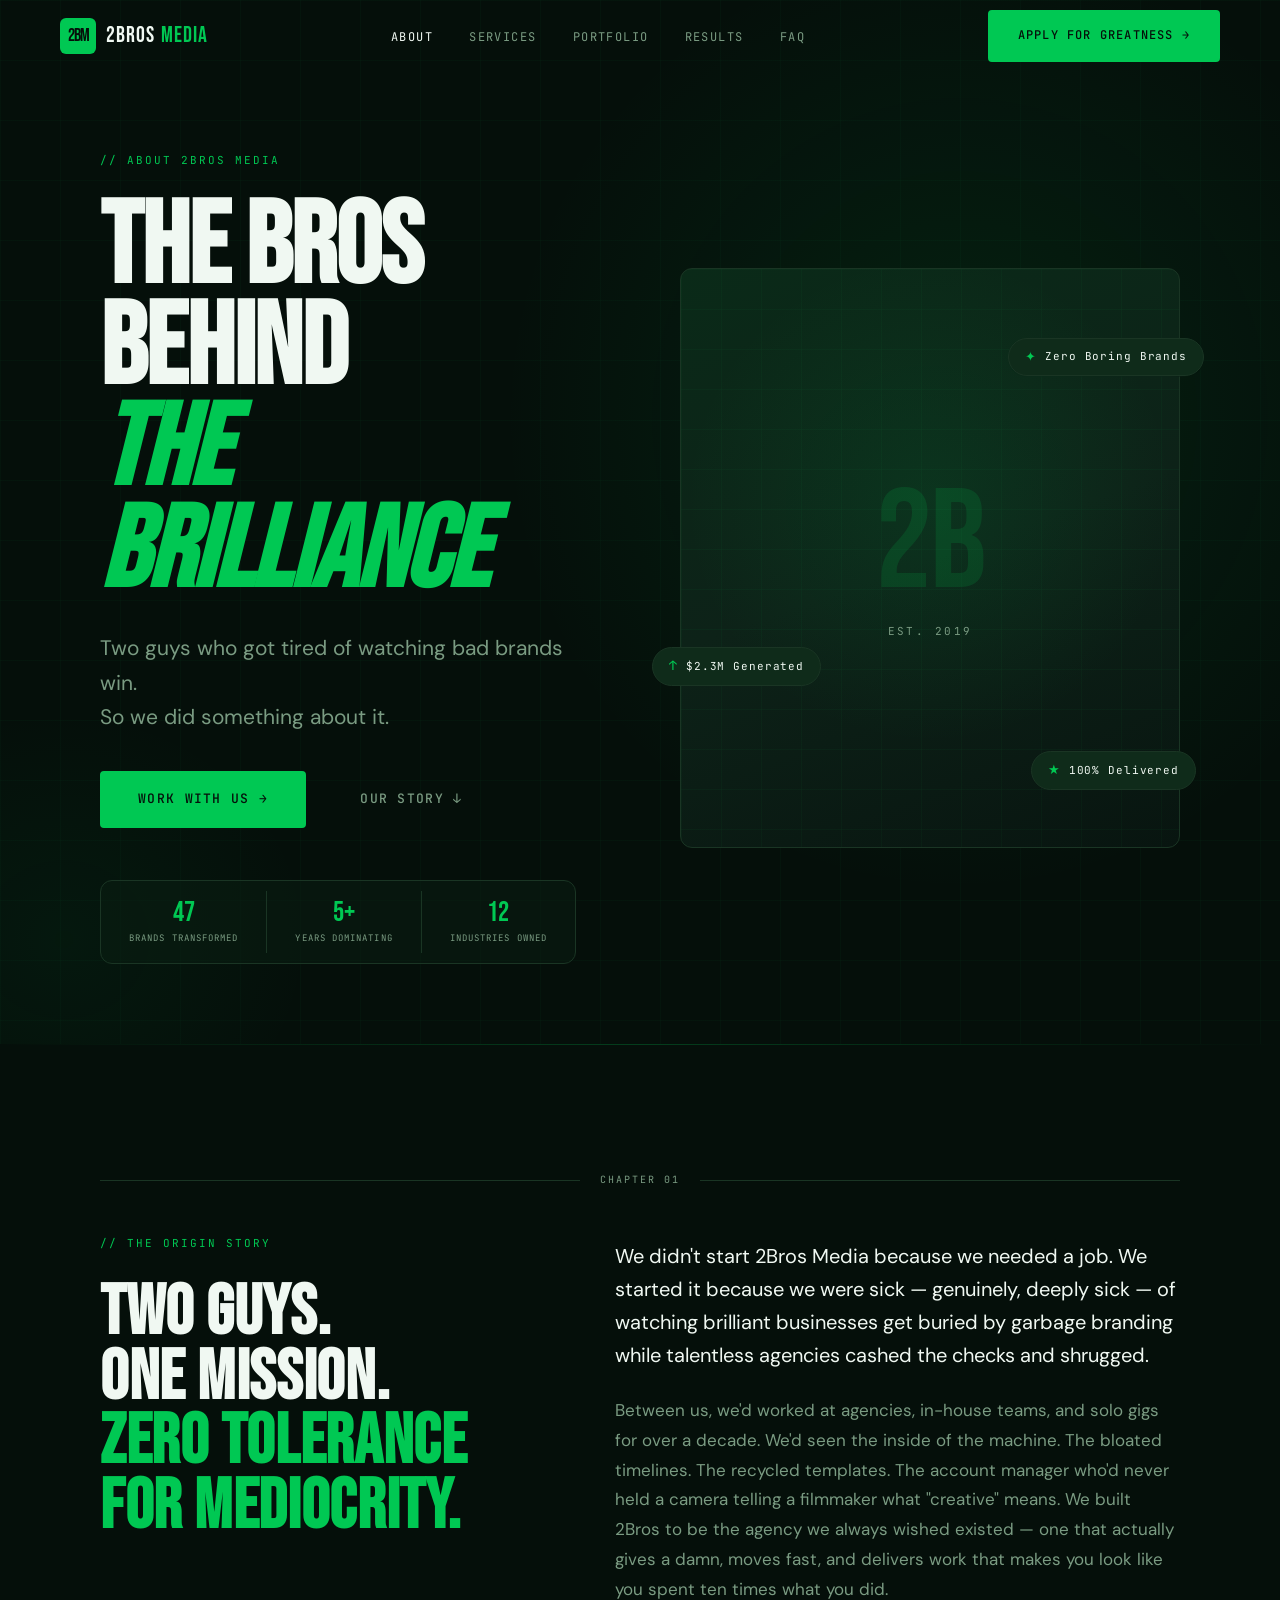
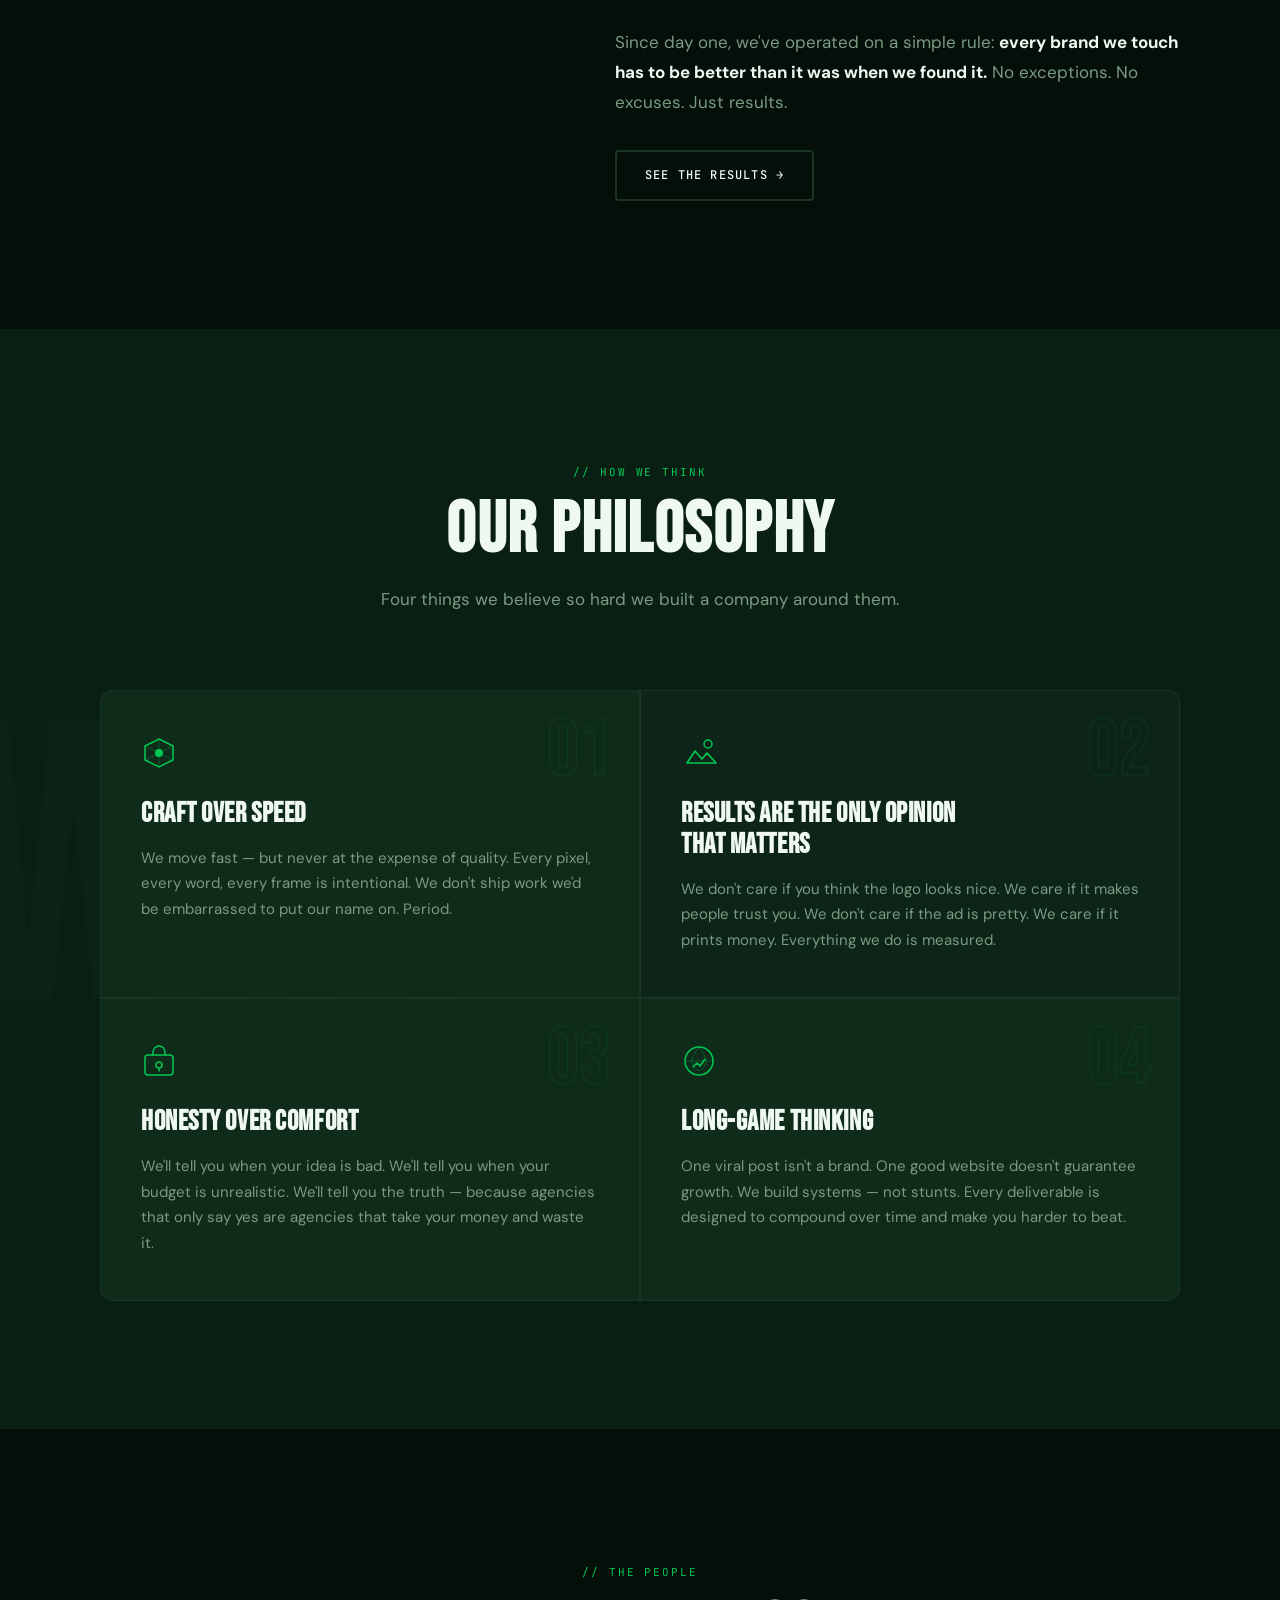
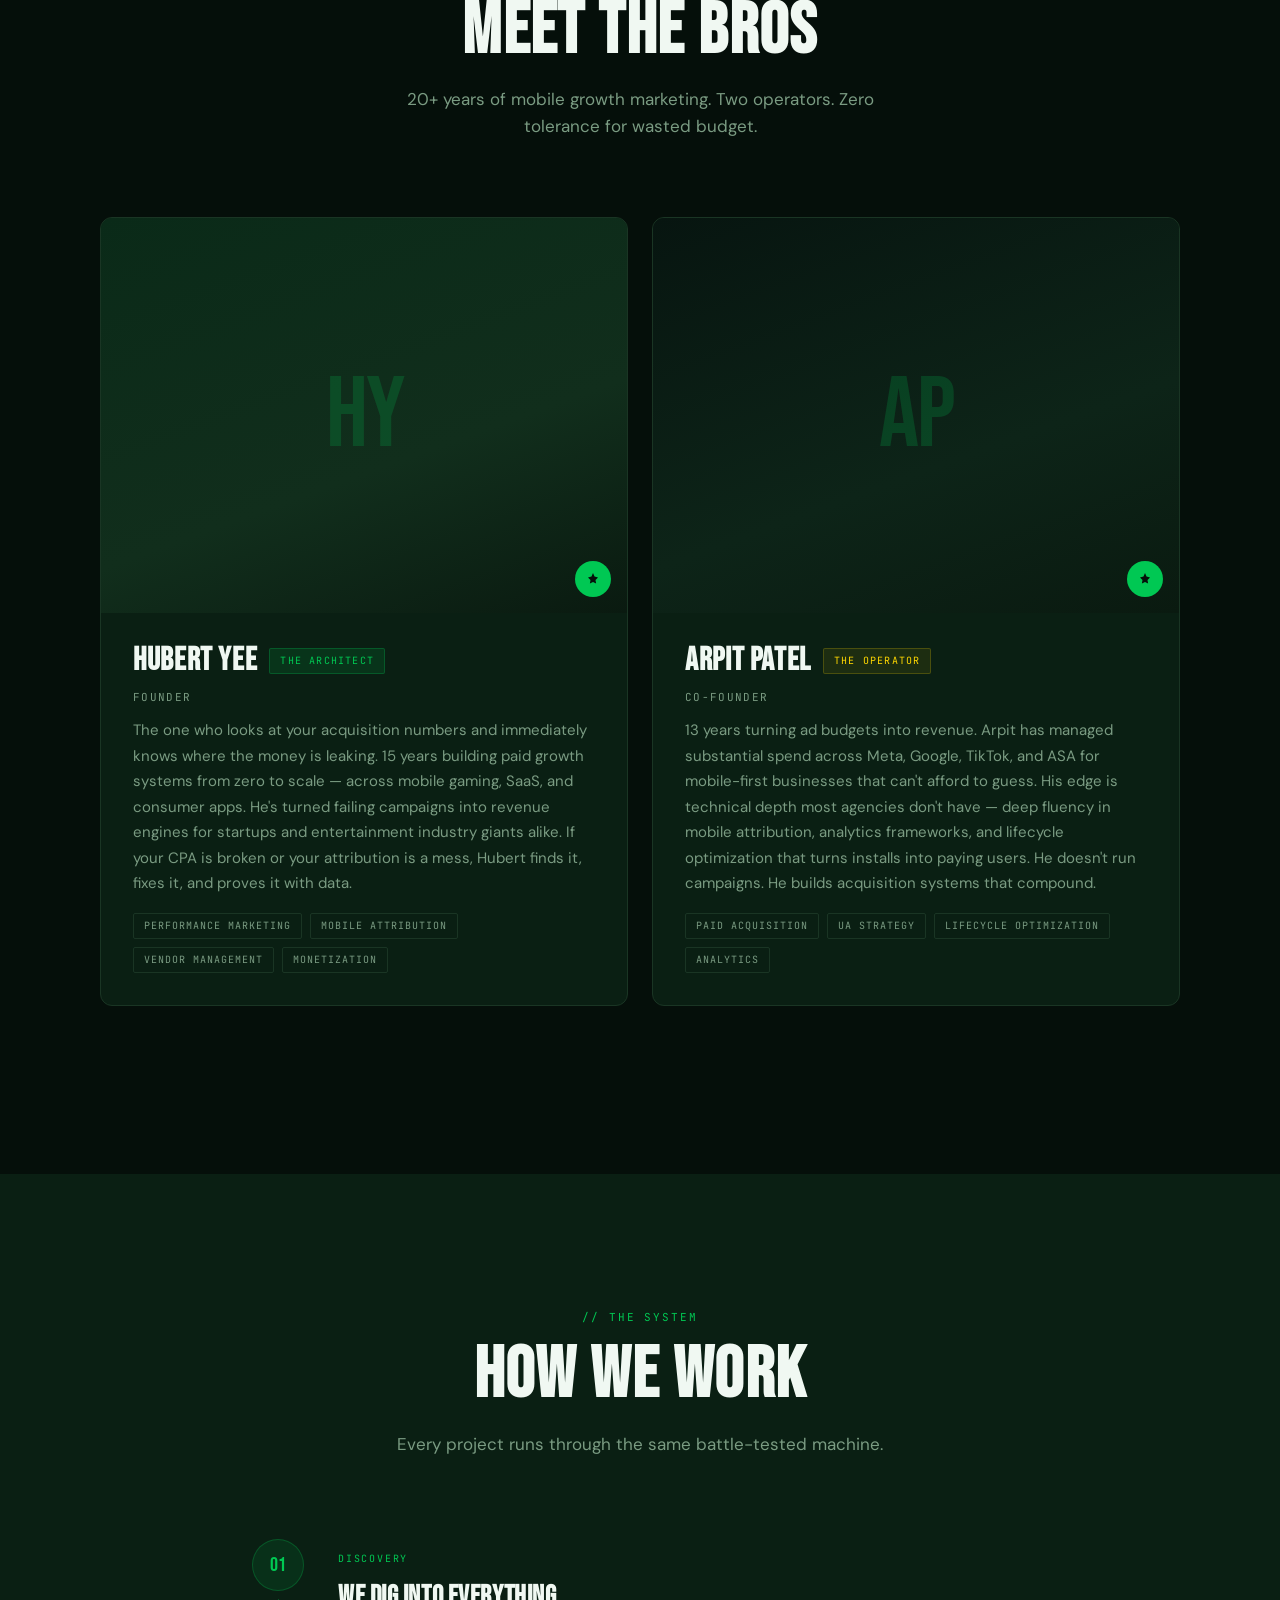
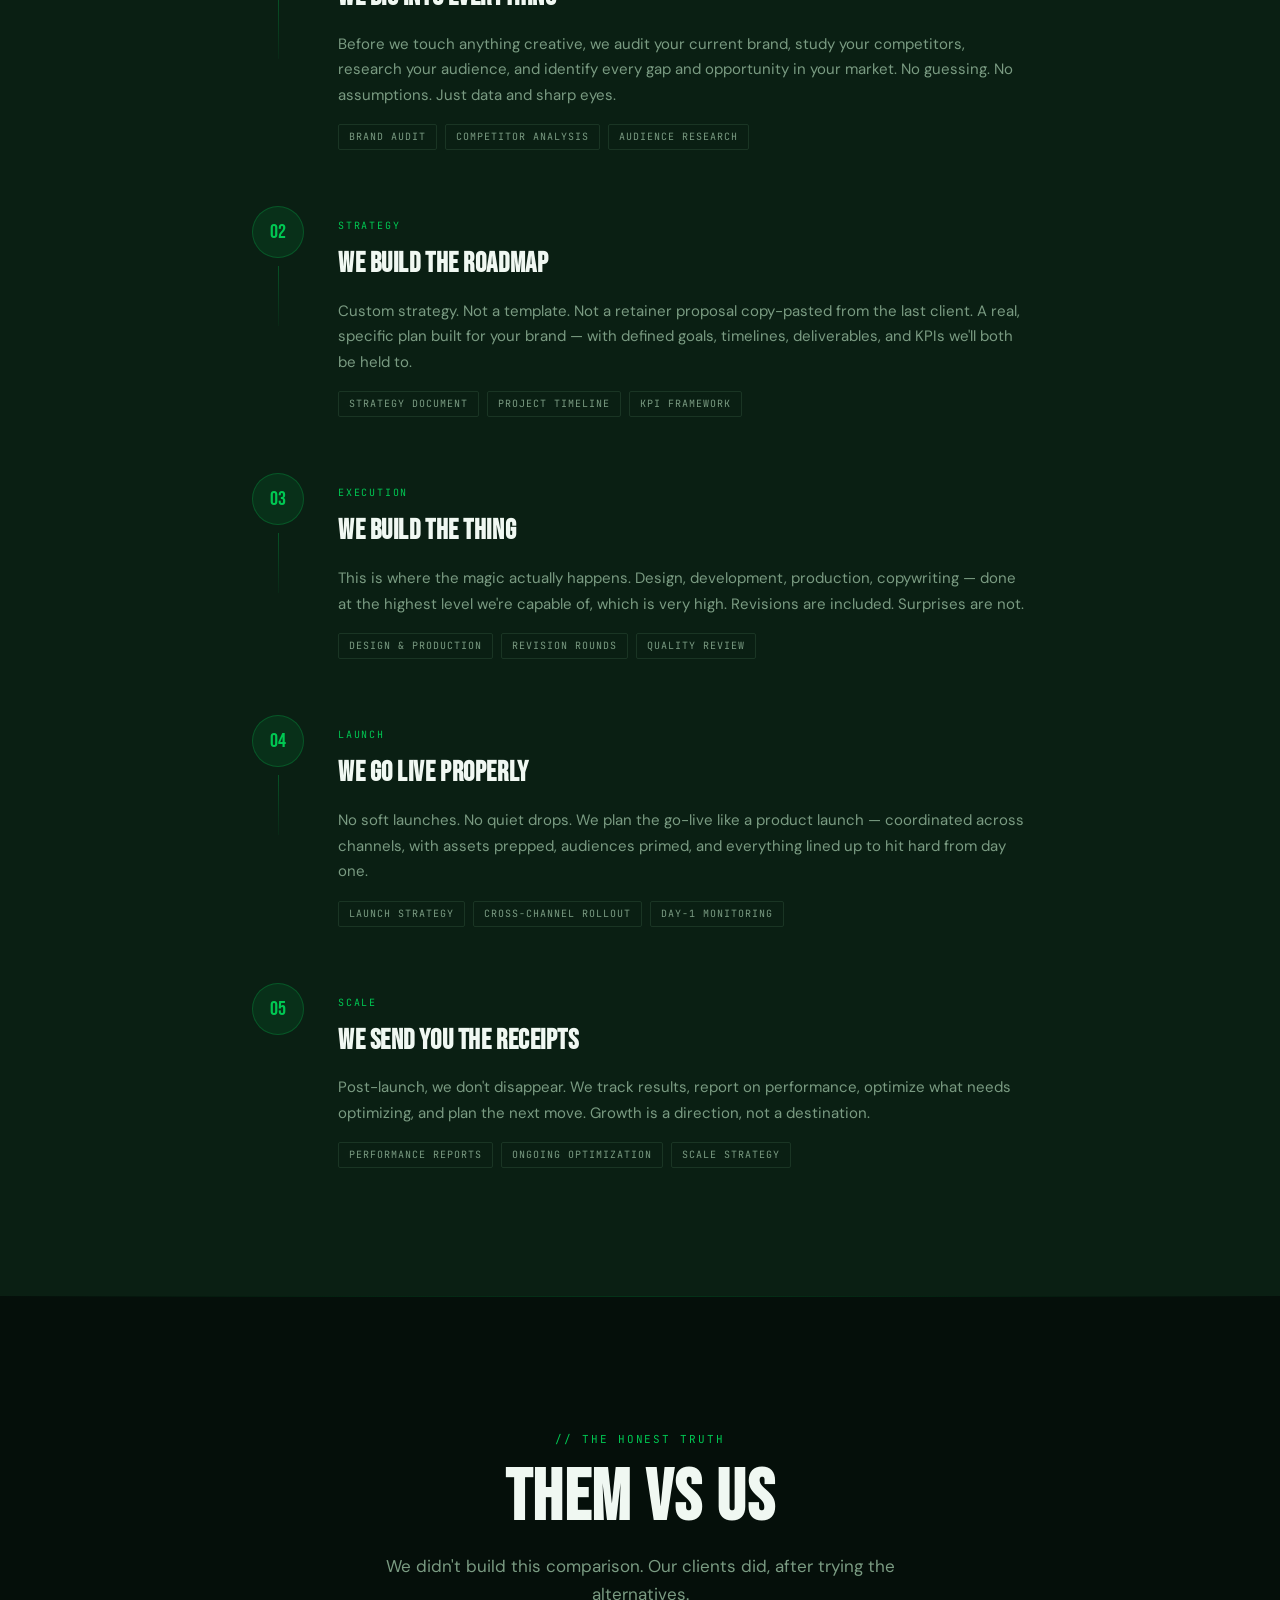
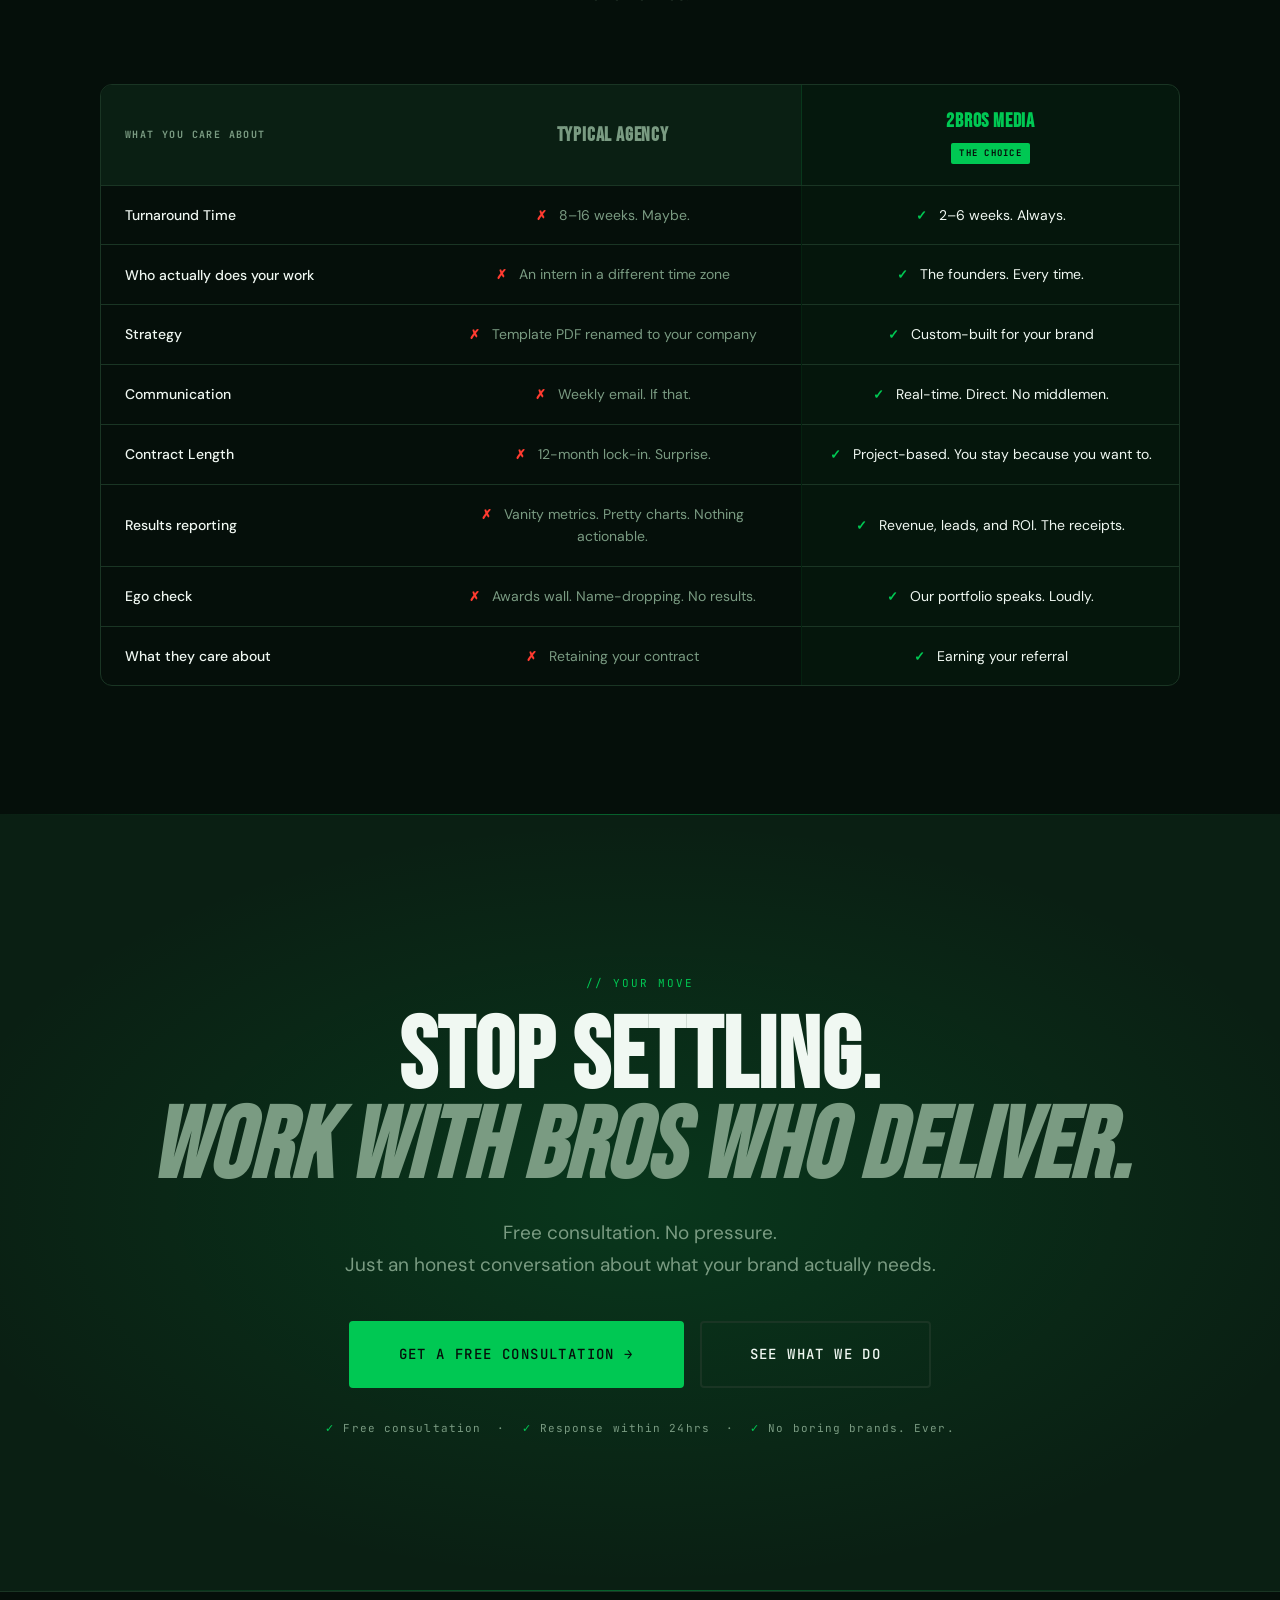
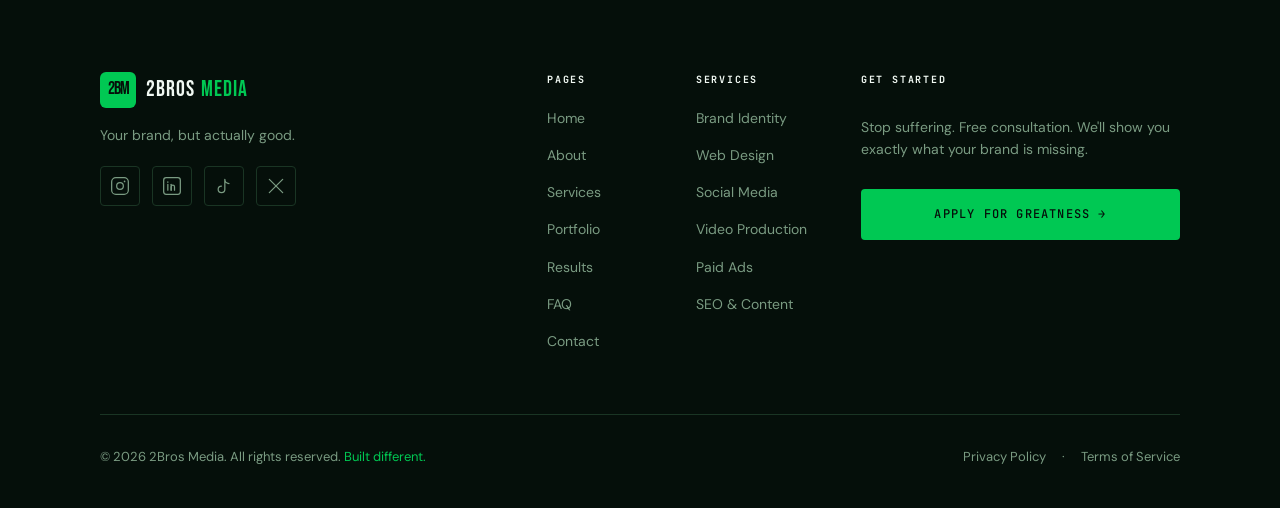
==== commit 44223de3: "Update team member details and bios" ====
--- a/about/index.html
+++ b/about/index.html
@@ -450,19 +450,19 @@
     <div class="section-header" data-animate="fadeUp">
       <span class="section-tag">// THE PEOPLE</span>
       <h2 class="section-headline" id="team-headline">MEET THE BROS</h2>
-      <p class="section-sub">Two operators. One obsession. Infinite flex.</p>
+      <p class="section-sub">20+ years of mobile growth marketing. Two operators. Zero tolerance for wasted budget.</p>
     </div>
 
     <div class="team-grid" data-stagger>
 
       <!-- Team Member 1 -->
-      <article class="team-card" data-animate="fadeUp" aria-label="Team member: The Don">
+      <article class="team-card" data-animate="fadeUp" aria-label="Team member: Hubert Yee — The Architect">
         <div class="team-card-img-wrap">
           <div class="team-card-img"
                role="img"
-               aria-label="The Don — Co-Founder and CEO of 2Bros Media profile photo placeholder"
+               aria-label="Hubert Yee — Founder of 2Bros Media profile photo placeholder"
                style="background: linear-gradient(160deg, #0a2a18 0%, #112e1c 60%, #0a1a10 100%);">
-            <span class="team-card-initials" aria-hidden="true">TD</span>
+            <span class="team-card-initials" aria-hidden="true">HY</span>
           </div>
           <div class="team-card-badge" aria-hidden="true">
             <svg width="16" height="16" viewBox="0 0 16 16" fill="none">
@@ -472,28 +472,28 @@
         </div>
         <div class="team-card-body">
           <div class="team-card-header">
-            <h3 class="team-card-name">The Don</h3>
-            <span class="team-card-title-badge">Chief Clout Officer</span>
-          </div>
-          <p class="team-card-role">Co-Founder &amp; CEO</p>
-          <p class="team-card-bio">The strategist. The closer. The one who walks into a room and makes every brand problem feel solvable in 10 minutes. 8+ years building brands that dominate their categories — from local businesses to venture-backed startups.</p>
+            <h3 class="team-card-name">Hubert Yee</h3>
+            <span class="team-card-title-badge">The Architect</span>
+          </div>
+          <p class="team-card-role">Founder</p>
+          <p class="team-card-bio">The one who looks at your acquisition numbers and immediately knows where the money is leaking. 15 years building paid growth systems from zero to scale — across mobile gaming, SaaS, and consumer apps. He's turned failing campaigns into revenue engines for startups and entertainment industry giants alike. If your CPA is broken or your attribution is a mess, Hubert finds it, fixes it, and proves it with data.</p>
           <div class="team-card-skills">
-            <span class="team-skill-tag">Brand Strategy</span>
-            <span class="team-skill-tag">Creative Direction</span>
-            <span class="team-skill-tag">Paid Ads</span>
-            <span class="team-skill-tag">Growth</span>
+            <span class="team-skill-tag">Performance Marketing</span>
+            <span class="team-skill-tag">Mobile Attribution</span>
+            <span class="team-skill-tag">Vendor Management</span>
+            <span class="team-skill-tag">Monetization</span>
           </div>
         </div>
       </article>
 
       <!-- Team Member 2 -->
-      <article class="team-card" data-animate="fadeUp" data-animate-delay="120" aria-label="Team member: The Closer">
+      <article class="team-card" data-animate="fadeUp" data-animate-delay="120" aria-label="Team member: Arpit Patel — The Operator">
         <div class="team-card-img-wrap">
           <div class="team-card-img"
                role="img"
-               aria-label="The Closer — Co-Founder and CMO of 2Bros Media profile photo placeholder"
+               aria-label="Arpit Patel — Co-Founder of 2Bros Media profile photo placeholder"
                style="background: linear-gradient(160deg, #071510 0%, #0d2418 60%, #0a1a10 100%);">
-            <span class="team-card-initials" aria-hidden="true">TC</span>
+            <span class="team-card-initials" aria-hidden="true">AP</span>
           </div>
           <div class="team-card-badge" aria-hidden="true">
             <svg width="16" height="16" viewBox="0 0 16 16" fill="none">
@@ -503,32 +503,23 @@
         </div>
         <div class="team-card-body">
           <div class="team-card-header">
-            <h3 class="team-card-name">The Closer</h3>
-            <span class="team-card-title-badge team-card-title-badge--gold">Chief Hype Officer</span>
-          </div>
-          <p class="team-card-role">Co-Founder &amp; CMO</p>
-          <p class="team-card-bio">The creative. The one who makes things look so good you feel slightly inadequate. 7+ years in design, video production, and social content — with a track record of campaigns that don't just perform, they become cultural moments.</p>
+            <h3 class="team-card-name">Arpit Patel</h3>
+            <span class="team-card-title-badge team-card-title-badge--gold">The Operator</span>
+          </div>
+          <p class="team-card-role">Co-Founder</p>
+          <p class="team-card-bio">13 years turning ad budgets into revenue. Arpit has managed substantial spend across Meta, Google, TikTok, and ASA for mobile-first businesses that can't afford to guess. His edge is technical depth most agencies don't have — deep fluency in mobile attribution, analytics frameworks, and lifecycle optimization that turns installs into paying users. He doesn't run campaigns. He builds acquisition systems that compound.</p>
           <div class="team-card-skills">
-            <span class="team-skill-tag">Design Systems</span>
-            <span class="team-skill-tag">Video Production</span>
-            <span class="team-skill-tag">Social Media</span>
-            <span class="team-skill-tag">Content</span>
+            <span class="team-skill-tag">Paid Acquisition</span>
+            <span class="team-skill-tag">UA Strategy</span>
+            <span class="team-skill-tag">Lifecycle Optimization</span>
+            <span class="team-skill-tag">Analytics</span>
           </div>
         </div>
       </article>
 
     </div><!-- /team-grid -->
 
-    <!-- Extended team note -->
-    <div class="team-extended" data-animate="fadeUp">
-      <div class="team-extended-inner">
-        <div class="team-extended-icon" aria-hidden="true">+</div>
-        <div>
-          <h3 class="team-extended-title">Plus Our Roster of Elite Collaborators</h3>
-          <p class="team-extended-desc">Photographers, developers, copywriters, media buyers, and motion designers — all vetted, all elite, all on-call. We don't hire generalists. We activate specialists.</p>
-        </div>
-      </div>
-    </div>
+
 
   </div>
 </section>
--- a/assets/css/main.css
+++ b/assets/css/main.css
@@ -383,7 +383,7 @@
 
 @keyframes marqueeScroll {
   from { transform: translateX(0); }
-  to   { transform: translateX(-50%); }
+  to   { transform: translateX(-25%); }
 }
 
 .marquee-item {
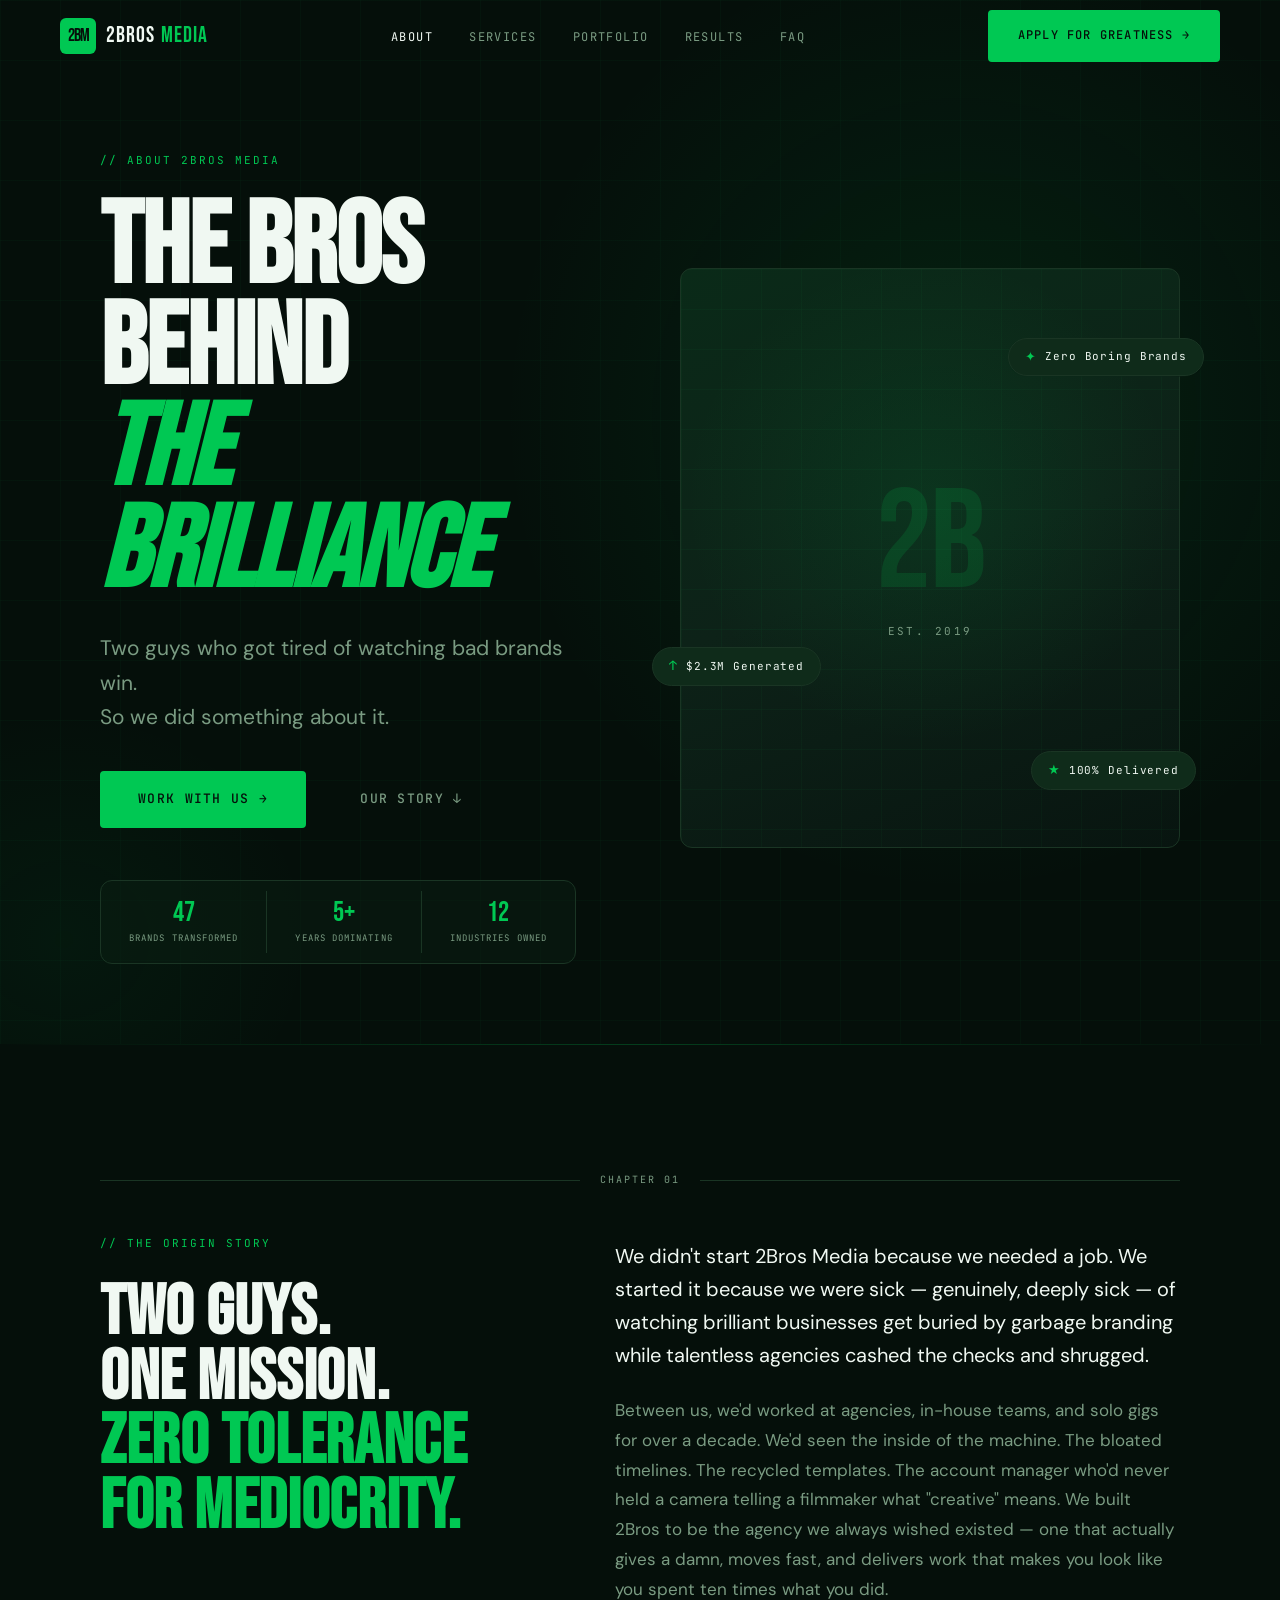
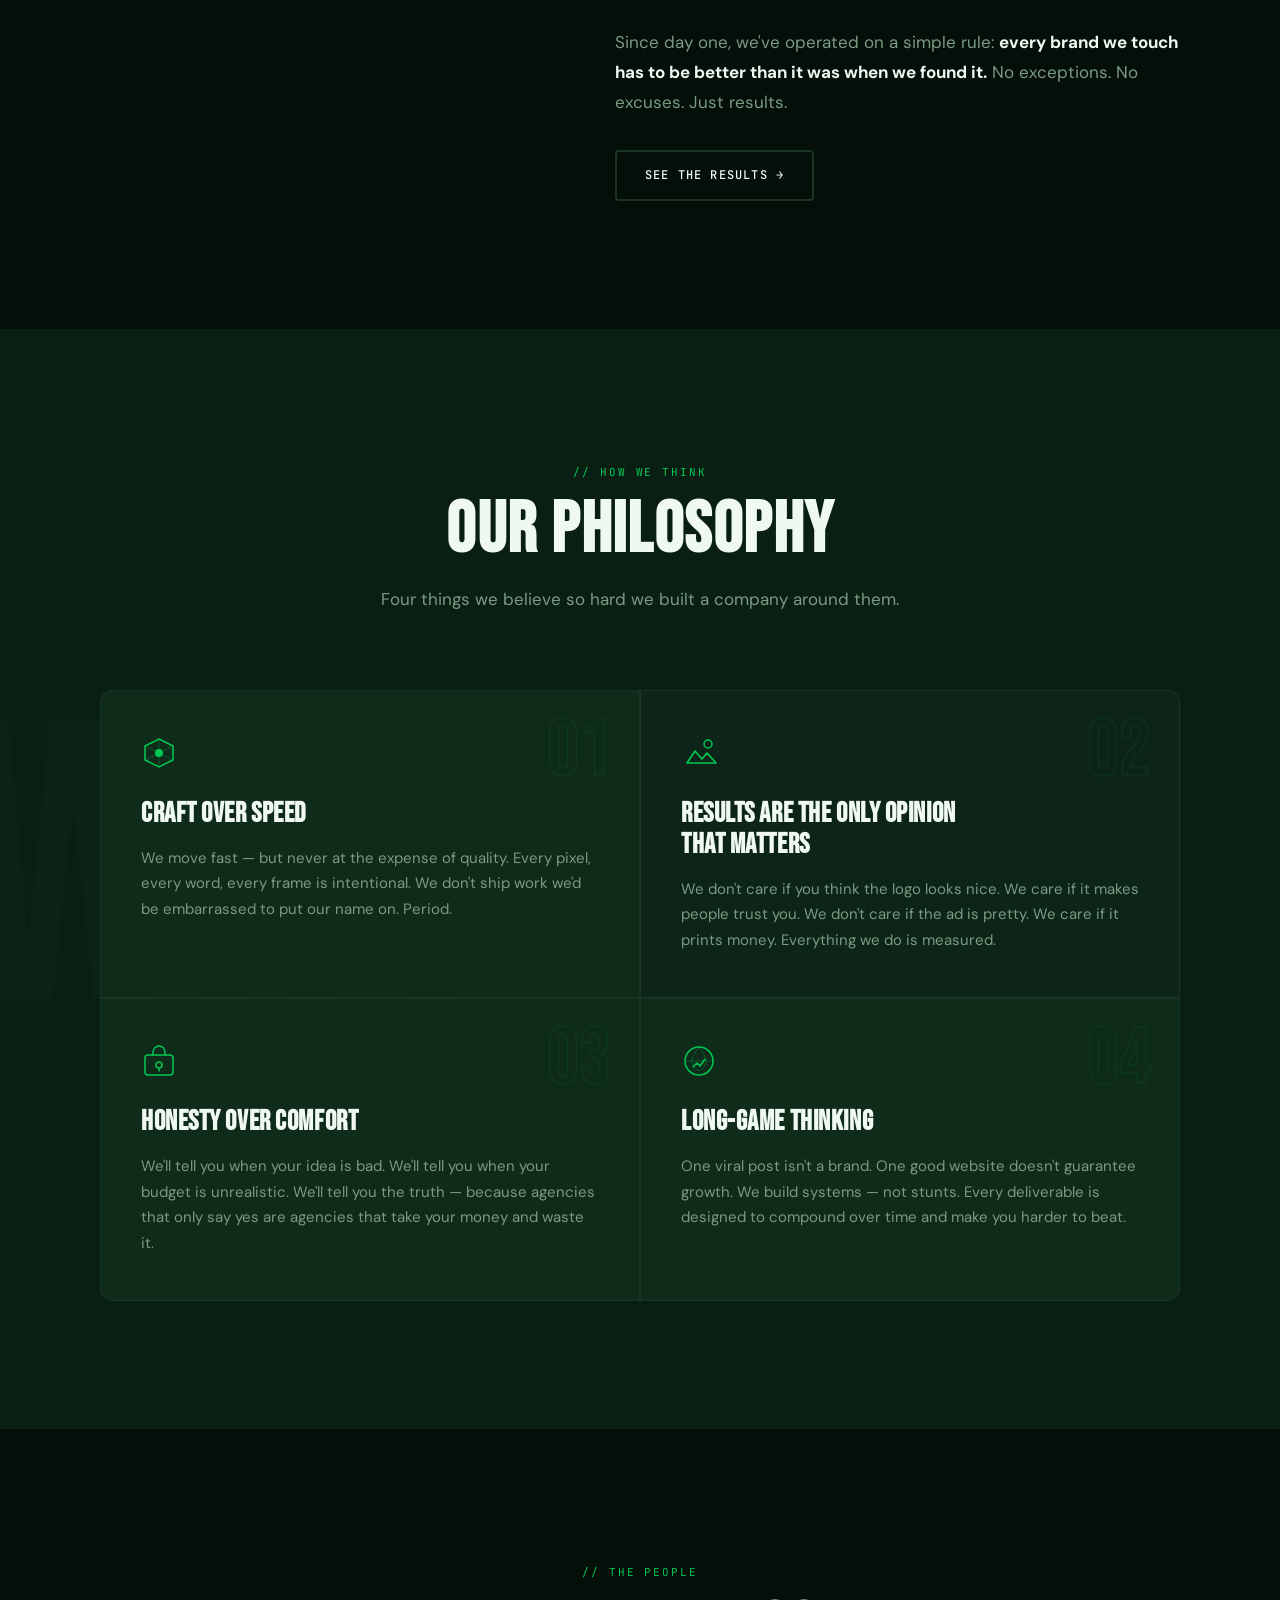
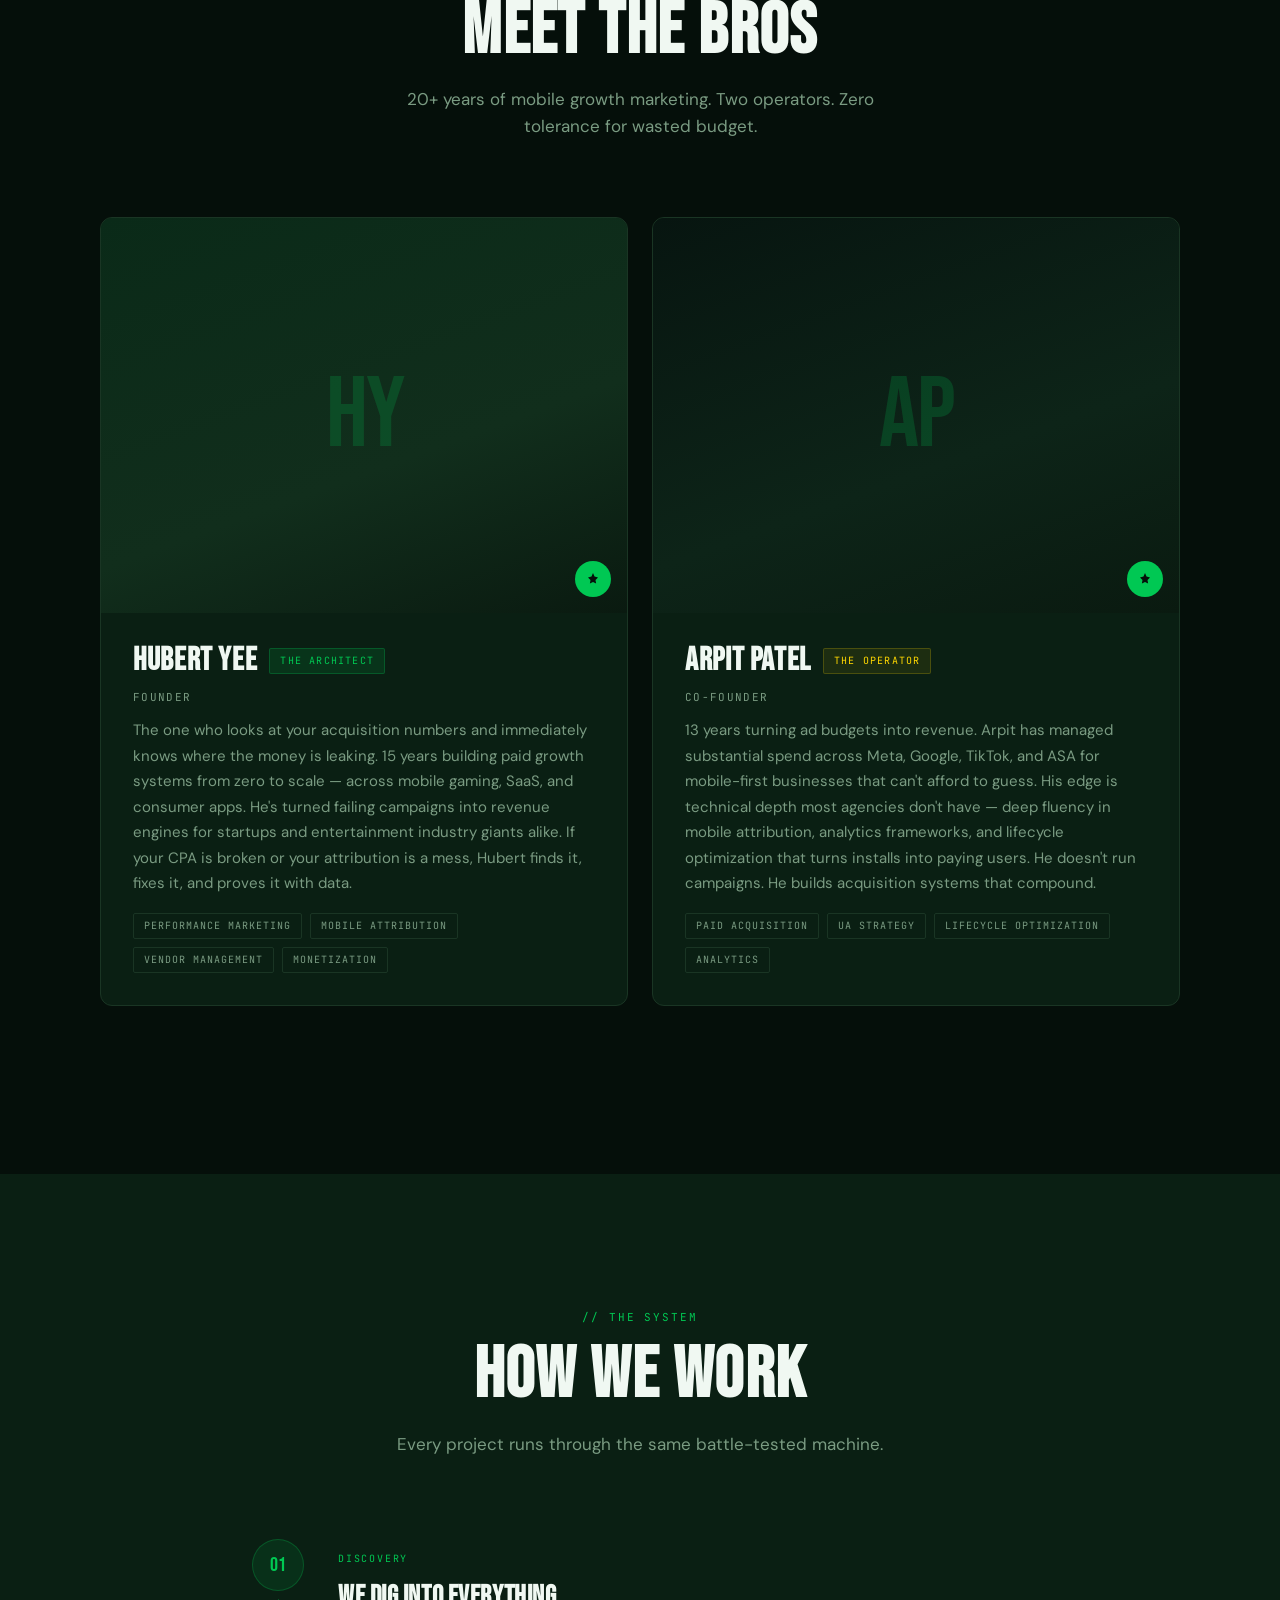
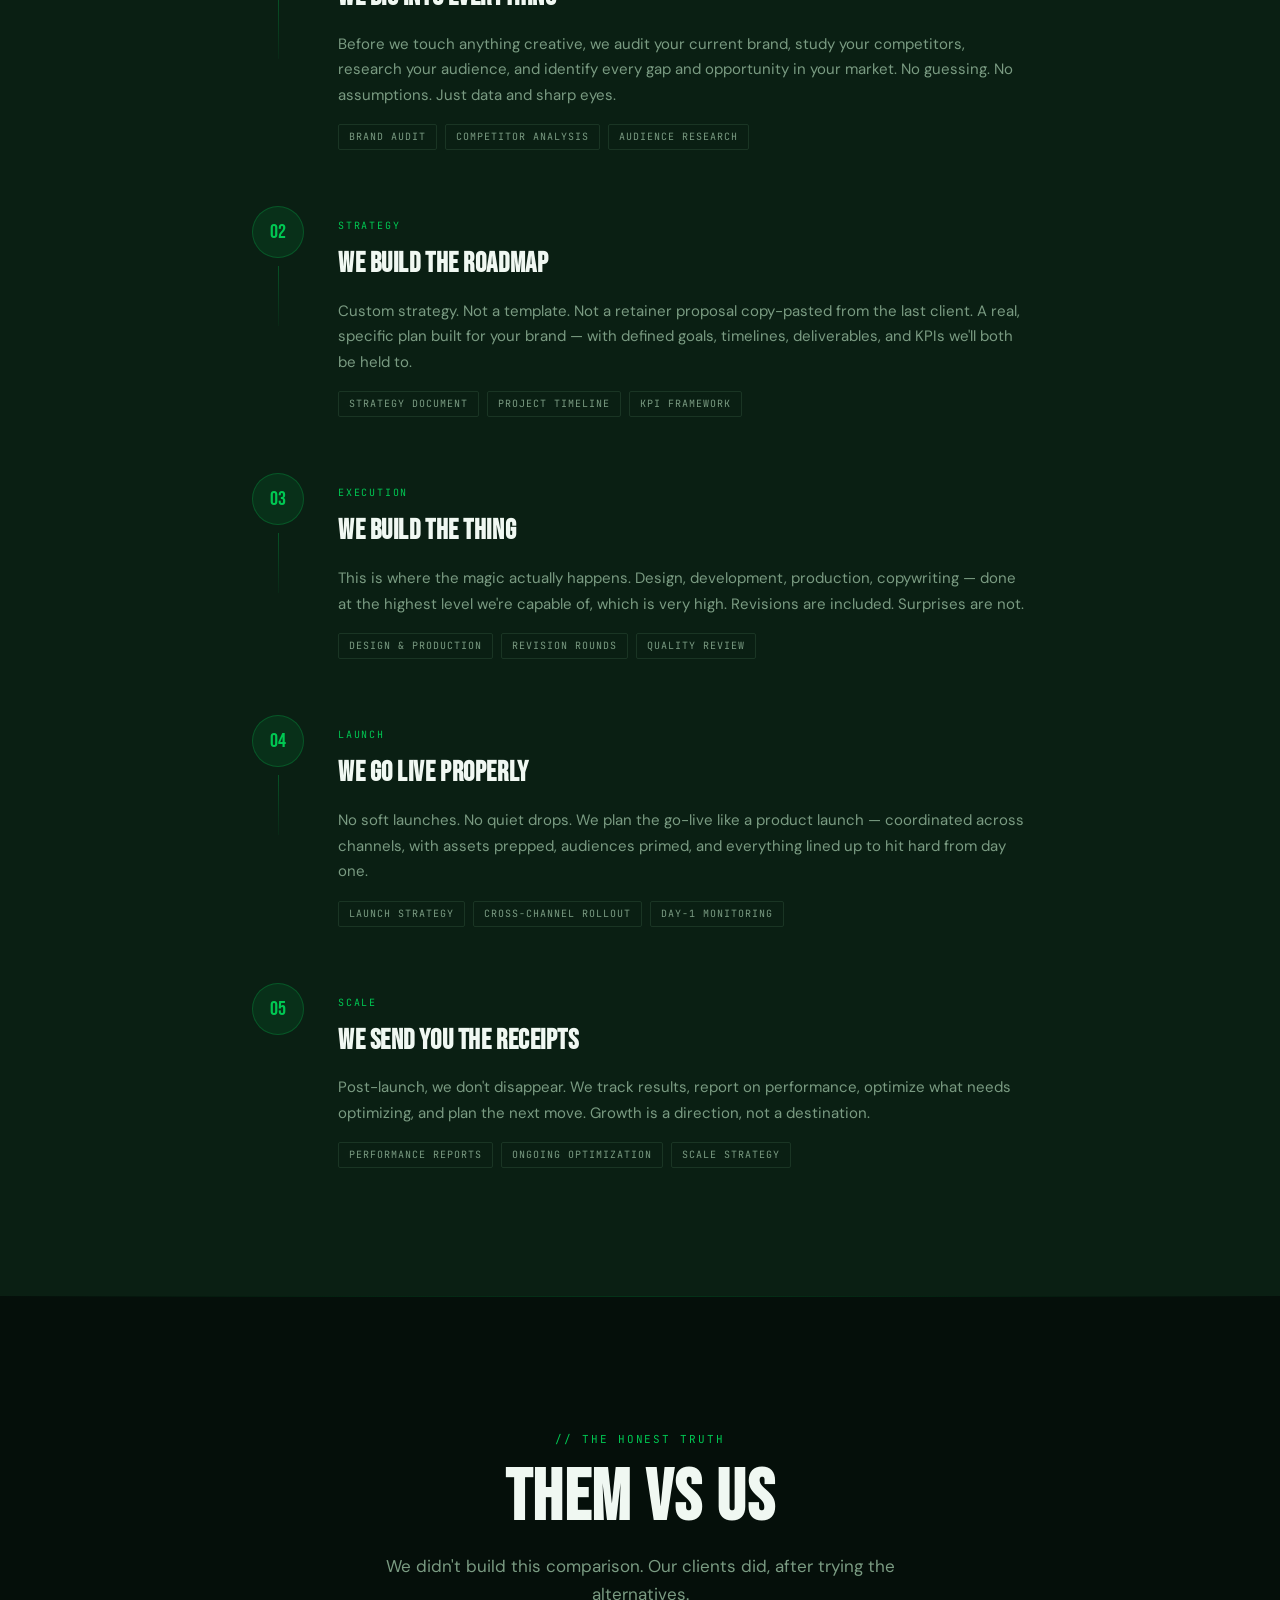
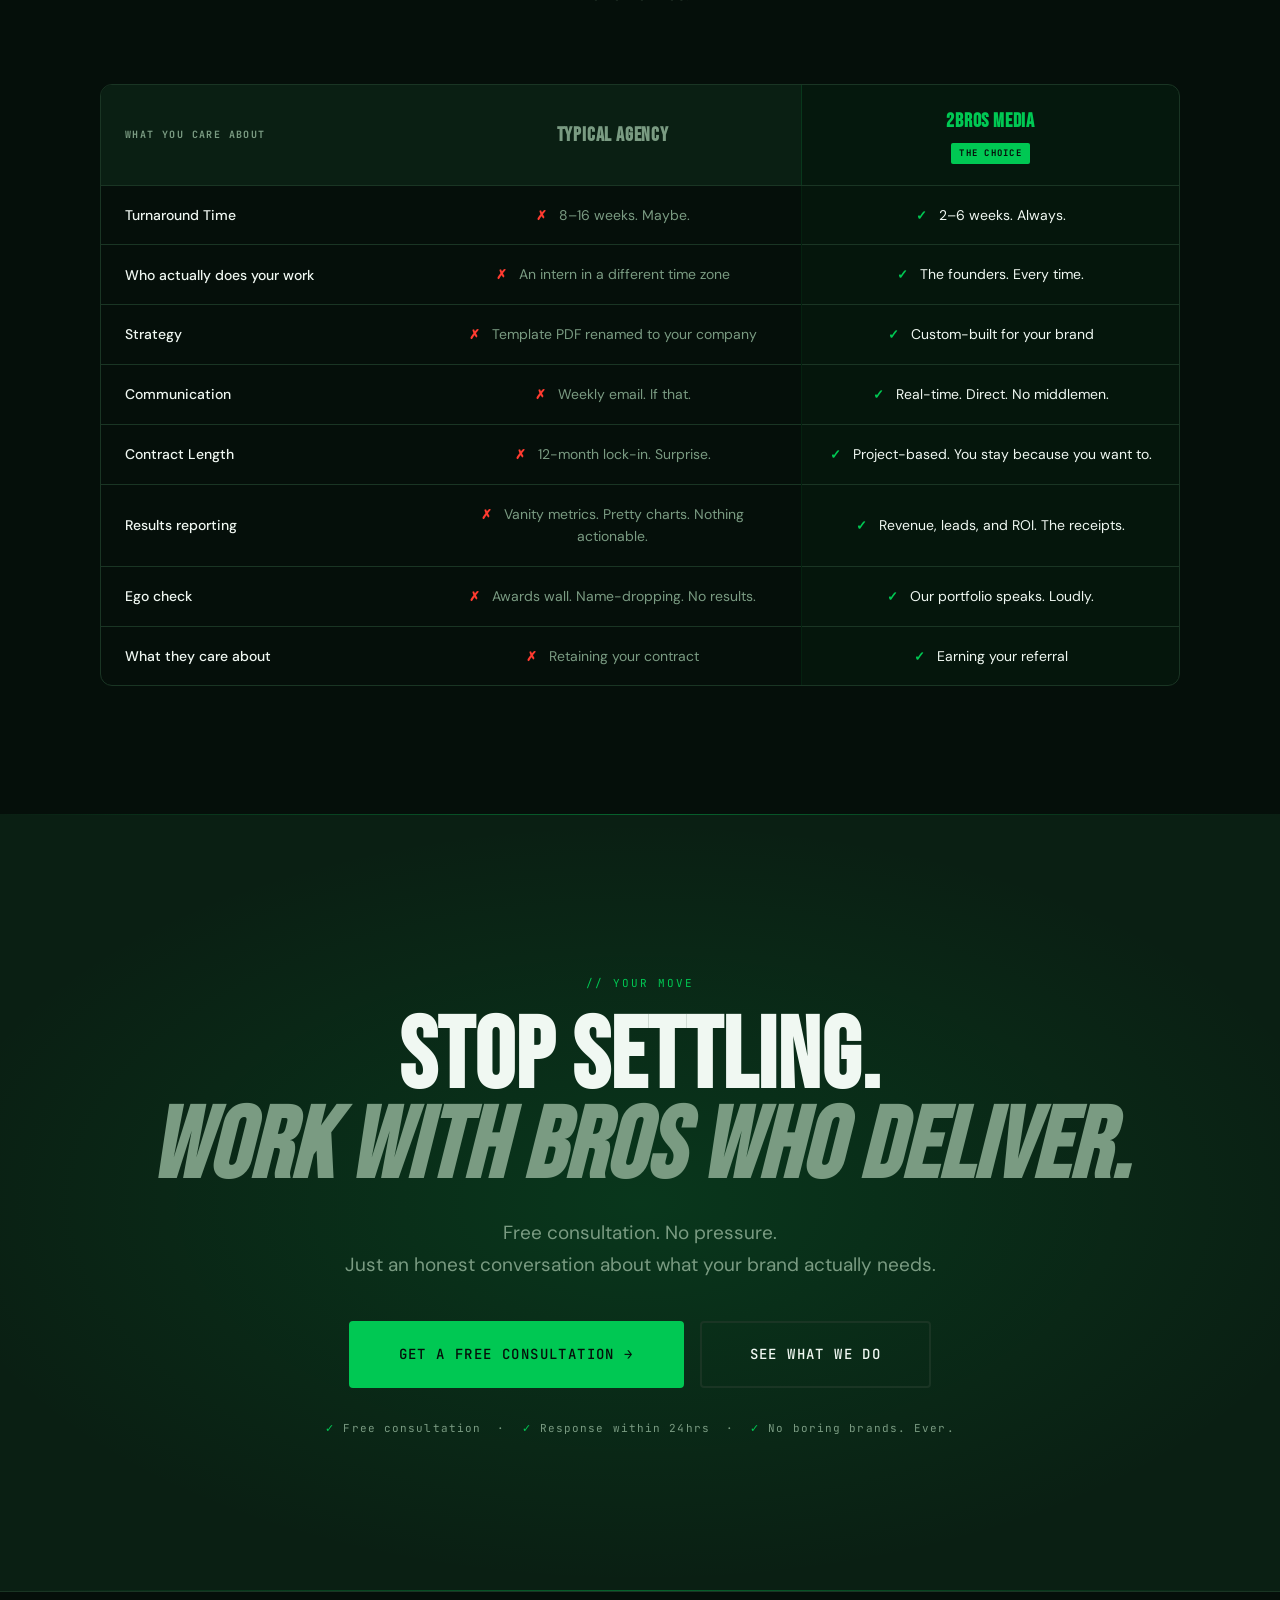
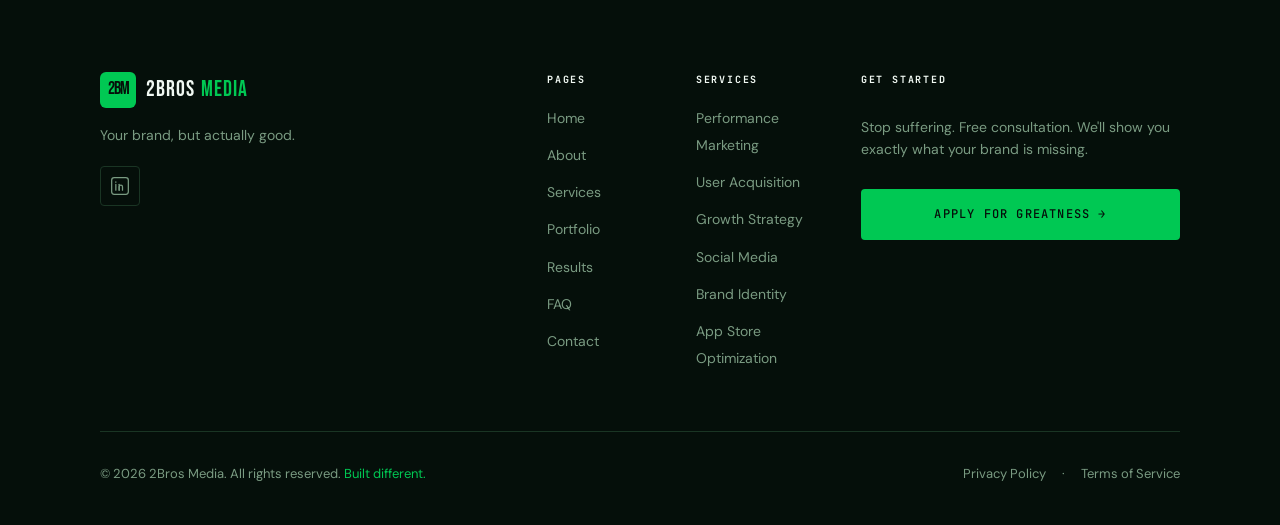
==== commit 7e1af382: "Remove social media links and update services list" ====
--- a/about/index.html
+++ b/about/index.html
@@ -800,29 +800,12 @@
         </a>
         <p class="footer-tagline">Your brand, but actually good.</p>
         <div class="footer-socials" aria-label="Social media links">
-          <a href="https://instagram.com/2brosmedia" class="footer-social" target="_blank" rel="noopener noreferrer" aria-label="Instagram">
-            <svg width="20" height="20" viewBox="0 0 24 24" fill="none" aria-hidden="true">
-              <rect x="2" y="2" width="20" height="20" rx="5" stroke="currentColor" stroke-width="1.5" fill="none"/>
-              <circle cx="12" cy="12" r="4" stroke="currentColor" stroke-width="1.5" fill="none"/>
-              <circle cx="17.5" cy="6.5" r="1" fill="currentColor"/>
-            </svg>
-          </a>
           <a href="https://linkedin.com/company/2brosmedia" class="footer-social" target="_blank" rel="noopener noreferrer" aria-label="LinkedIn">
             <svg width="20" height="20" viewBox="0 0 24 24" fill="none" aria-hidden="true">
               <rect x="2" y="2" width="20" height="20" rx="3" stroke="currentColor" stroke-width="1.5" fill="none"/>
               <path d="M7 10v7M7 7v.5" stroke="currentColor" stroke-width="1.5" stroke-linecap="round"/>
               <path d="M11 17v-4c0-1.5 1-2 2-2s2 .5 2 2v4" stroke="currentColor" stroke-width="1.5" stroke-linecap="round"/>
               <path d="M11 10v7" stroke="currentColor" stroke-width="1.5" stroke-linecap="round"/>
-            </svg>
-          </a>
-          <a href="https://tiktok.com/@2brosmedia" class="footer-social" target="_blank" rel="noopener noreferrer" aria-label="TikTok">
-            <svg width="20" height="20" viewBox="0 0 24 24" fill="none" aria-hidden="true">
-              <path d="M9 12a4 4 0 1 0 4 4V4a5 5 0 0 0 5 5" stroke="currentColor" stroke-width="1.5" stroke-linecap="round" stroke-linejoin="round"/>
-            </svg>
-          </a>
-          <a href="https://twitter.com/2brosmedia" class="footer-social" target="_blank" rel="noopener noreferrer" aria-label="X / Twitter">
-            <svg width="20" height="20" viewBox="0 0 24 24" fill="none" aria-hidden="true">
-              <path d="M4 4l16 16M4 20L20 4" stroke="currentColor" stroke-width="1.5" stroke-linecap="round"/>
             </svg>
           </a>
         </div>
@@ -844,12 +827,12 @@
         <div class="footer-nav-col">
           <h4 class="footer-nav-heading">Services</h4>
           <ul role="list">
+            <li><a href="/services/#performance-marketing">Performance Marketing</a></li>
+            <li><a href="/services/#user-acquisition">User Acquisition</a></li>
+            <li><a href="/services/#growth-strategy">Growth Strategy</a></li>
+            <li><a href="/services/#social-media">Social Media</a></li>
             <li><a href="/services/#brand-identity">Brand Identity</a></li>
-            <li><a href="/services/#web-design">Web Design</a></li>
-            <li><a href="/services/#social-media">Social Media</a></li>
-            <li><a href="/services/#video">Video Production</a></li>
-            <li><a href="/services/#paid-ads">Paid Ads</a></li>
-            <li><a href="/services/#seo">SEO &amp; Content</a></li>
+            <li><a href="/services/#aso">App Store Optimization</a></li>
           </ul>
         </div>
       </nav>
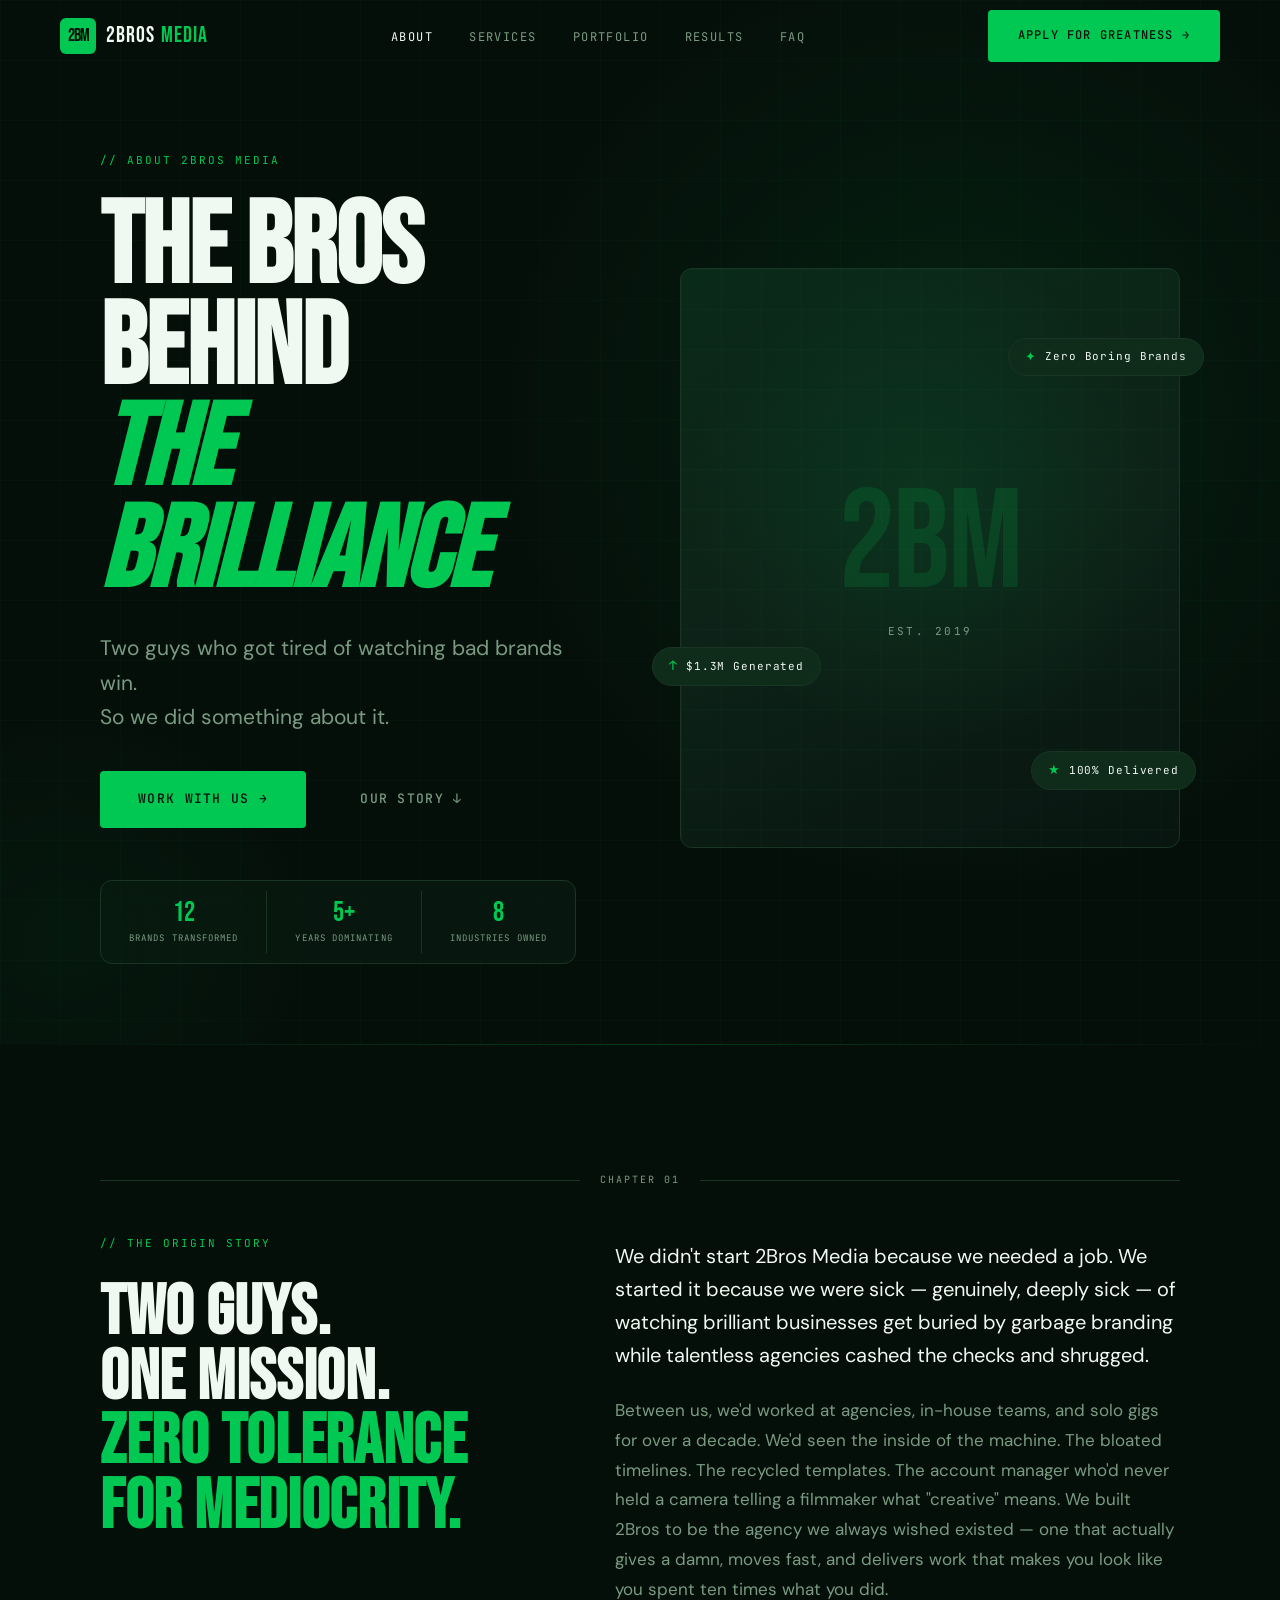
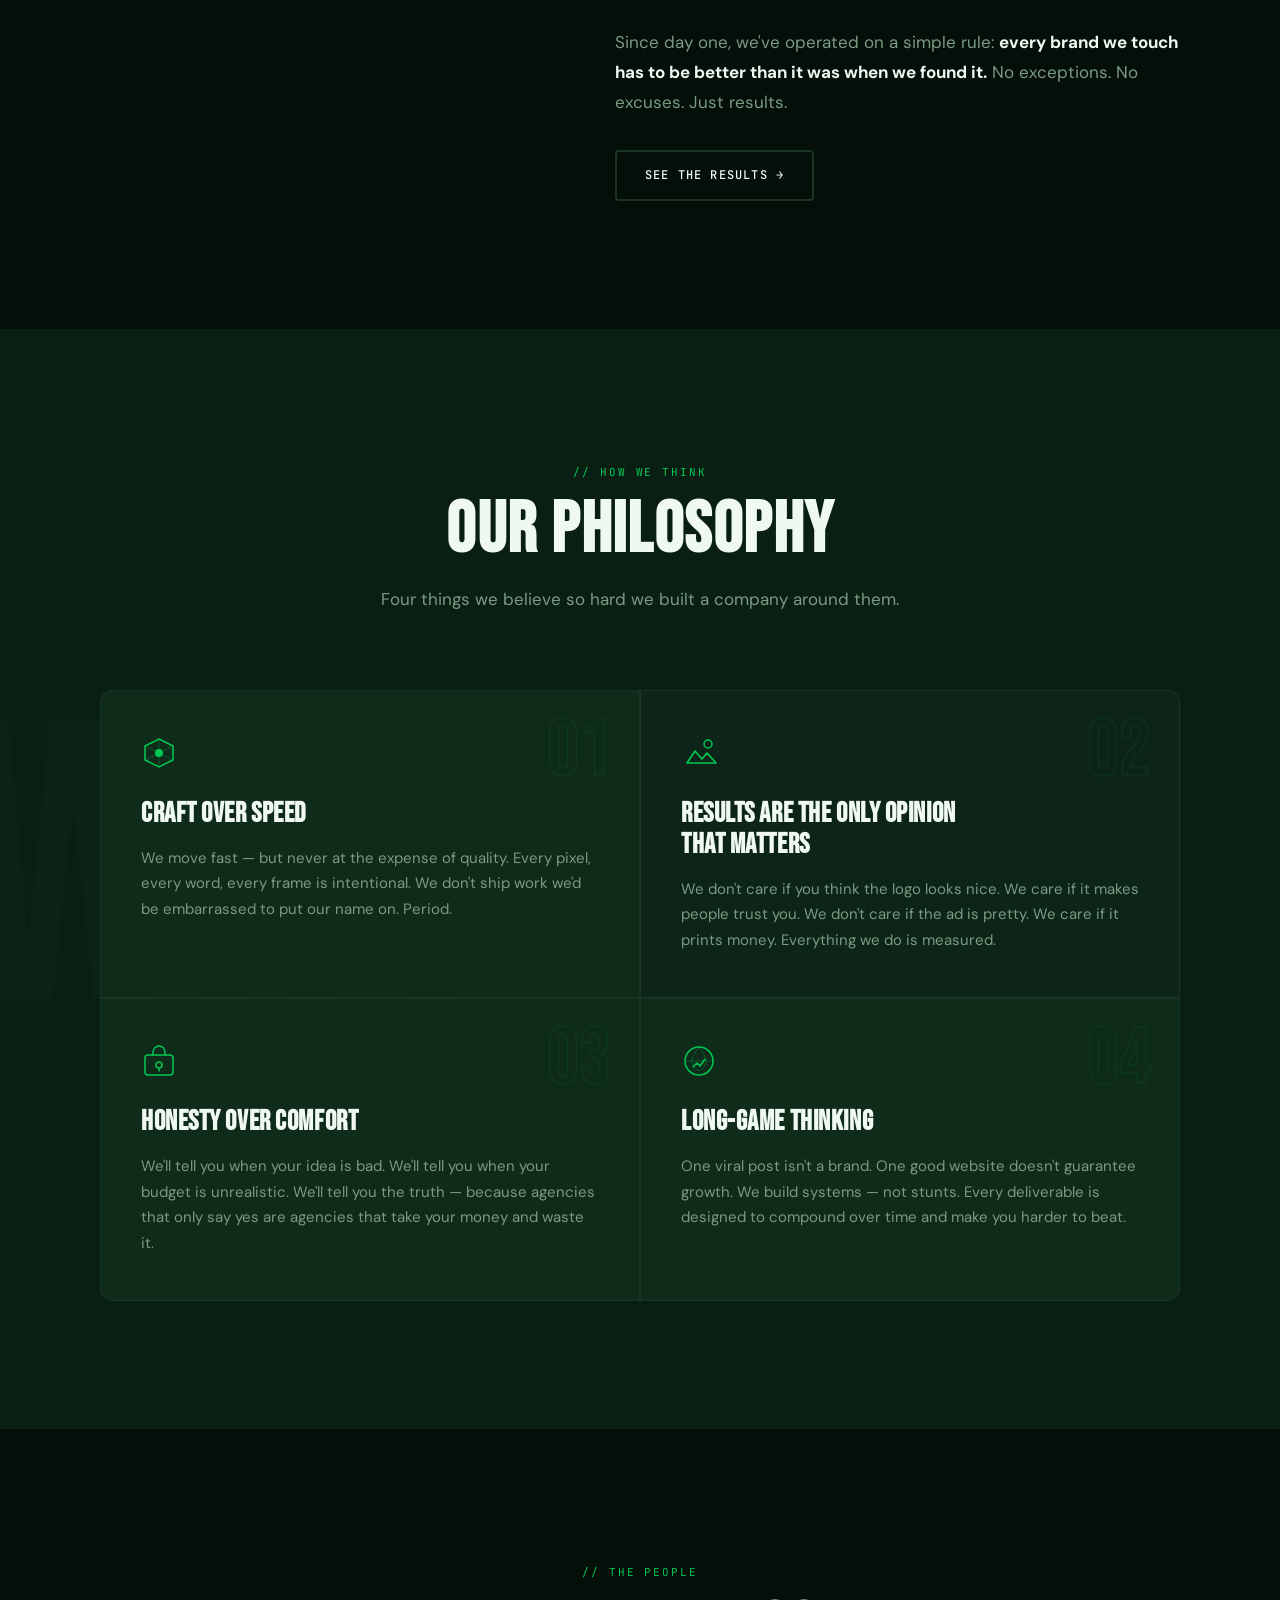
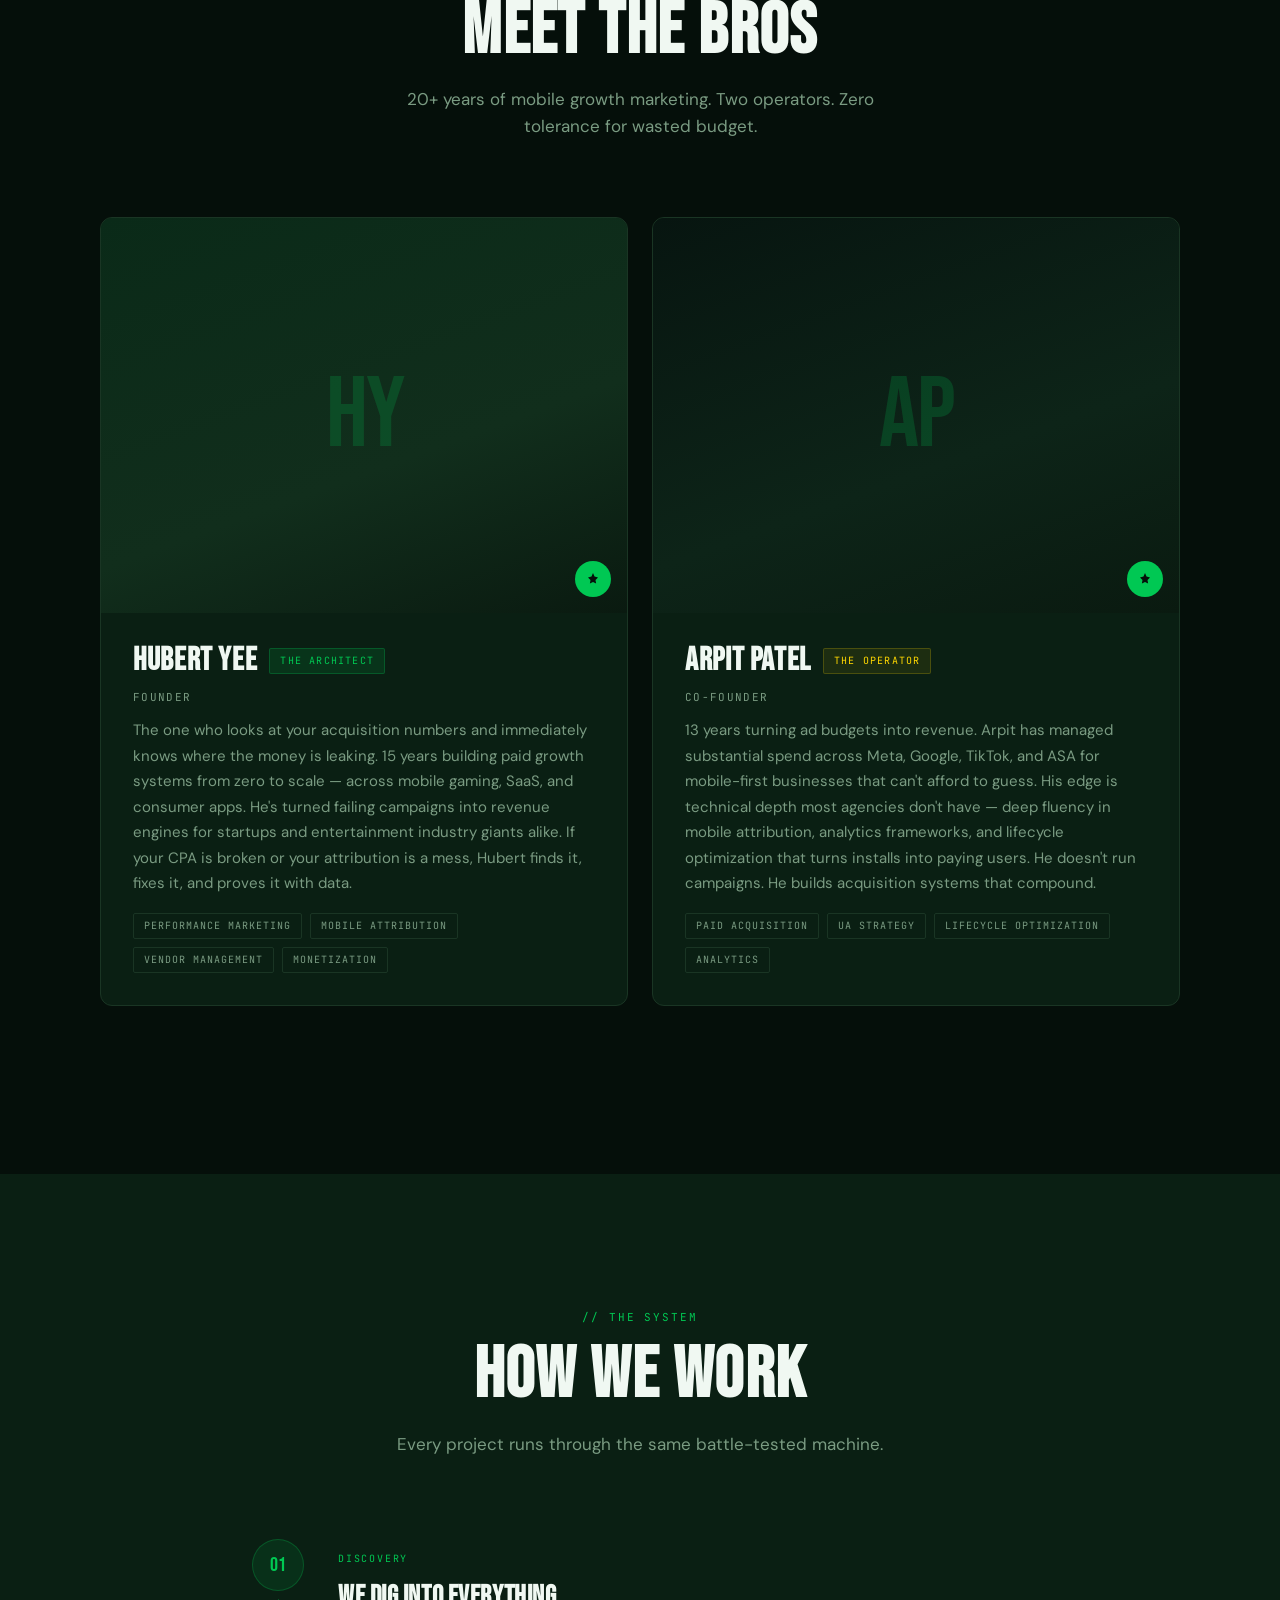
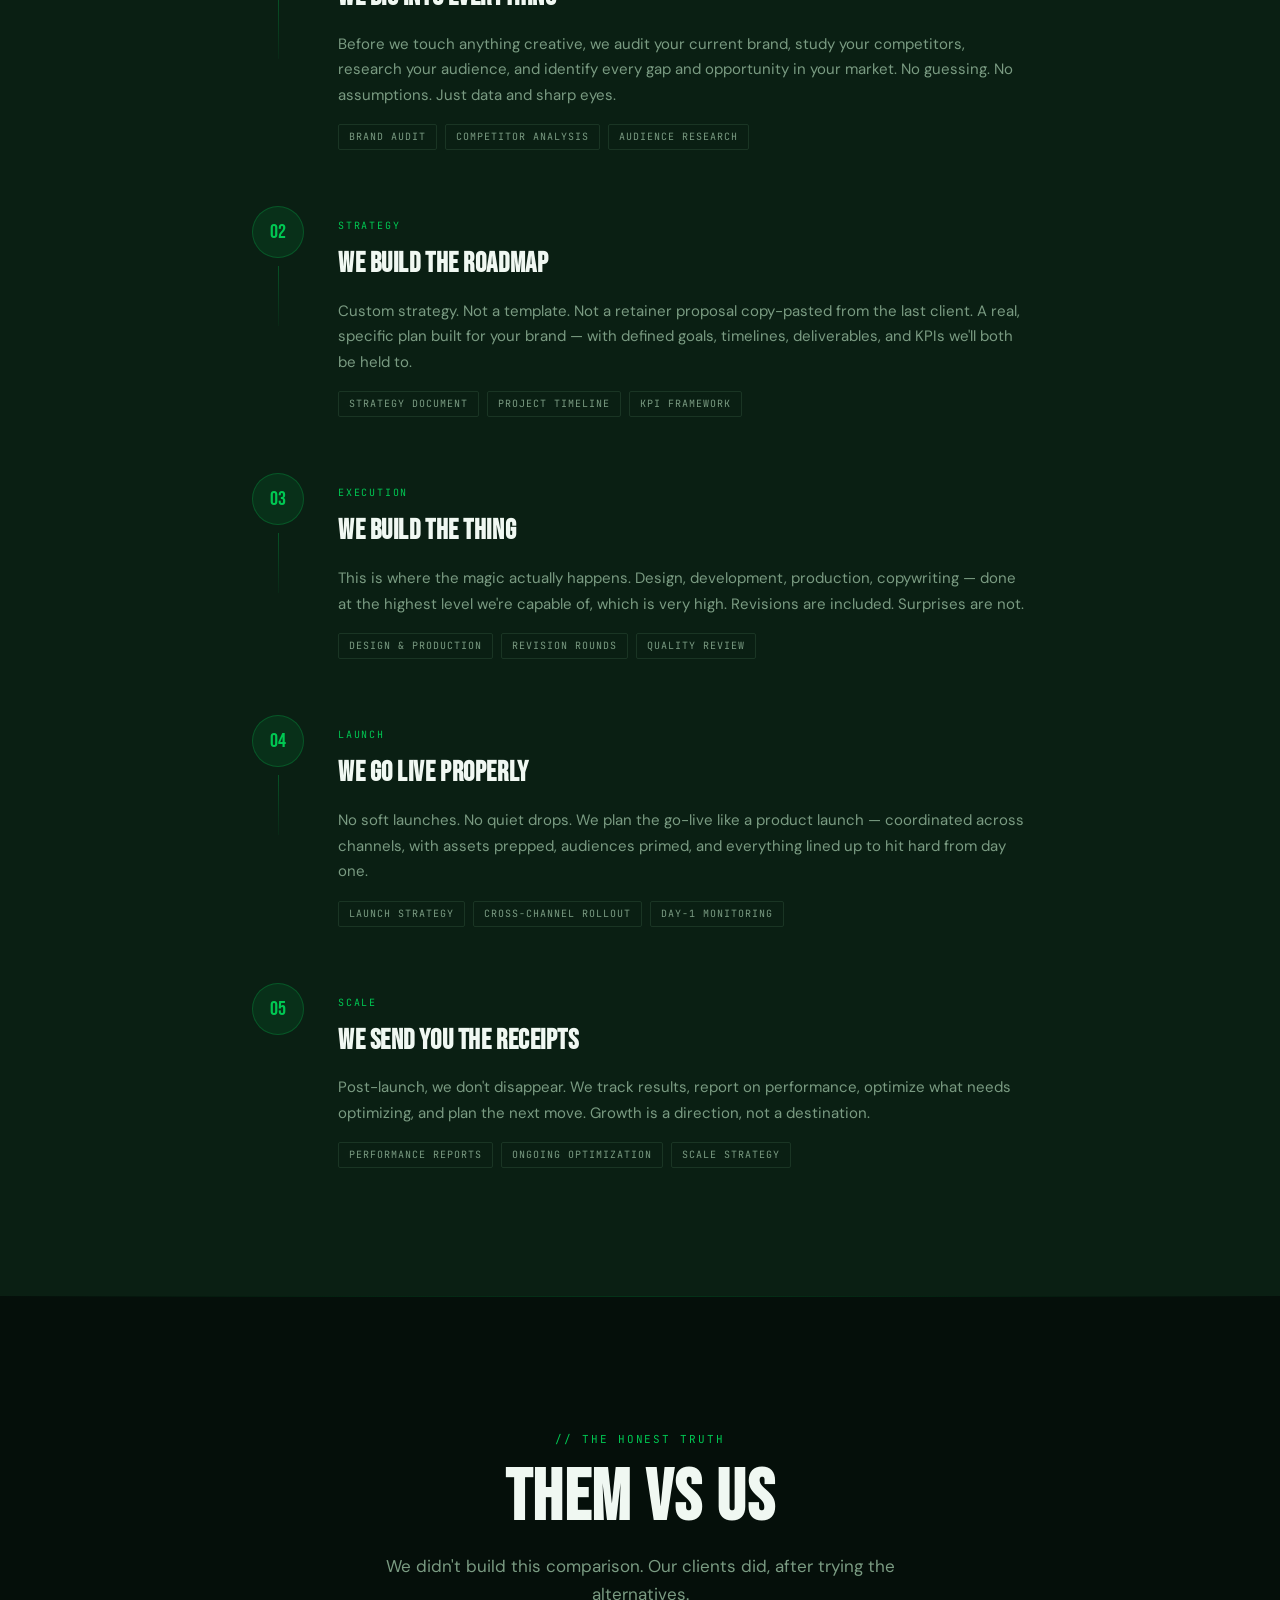
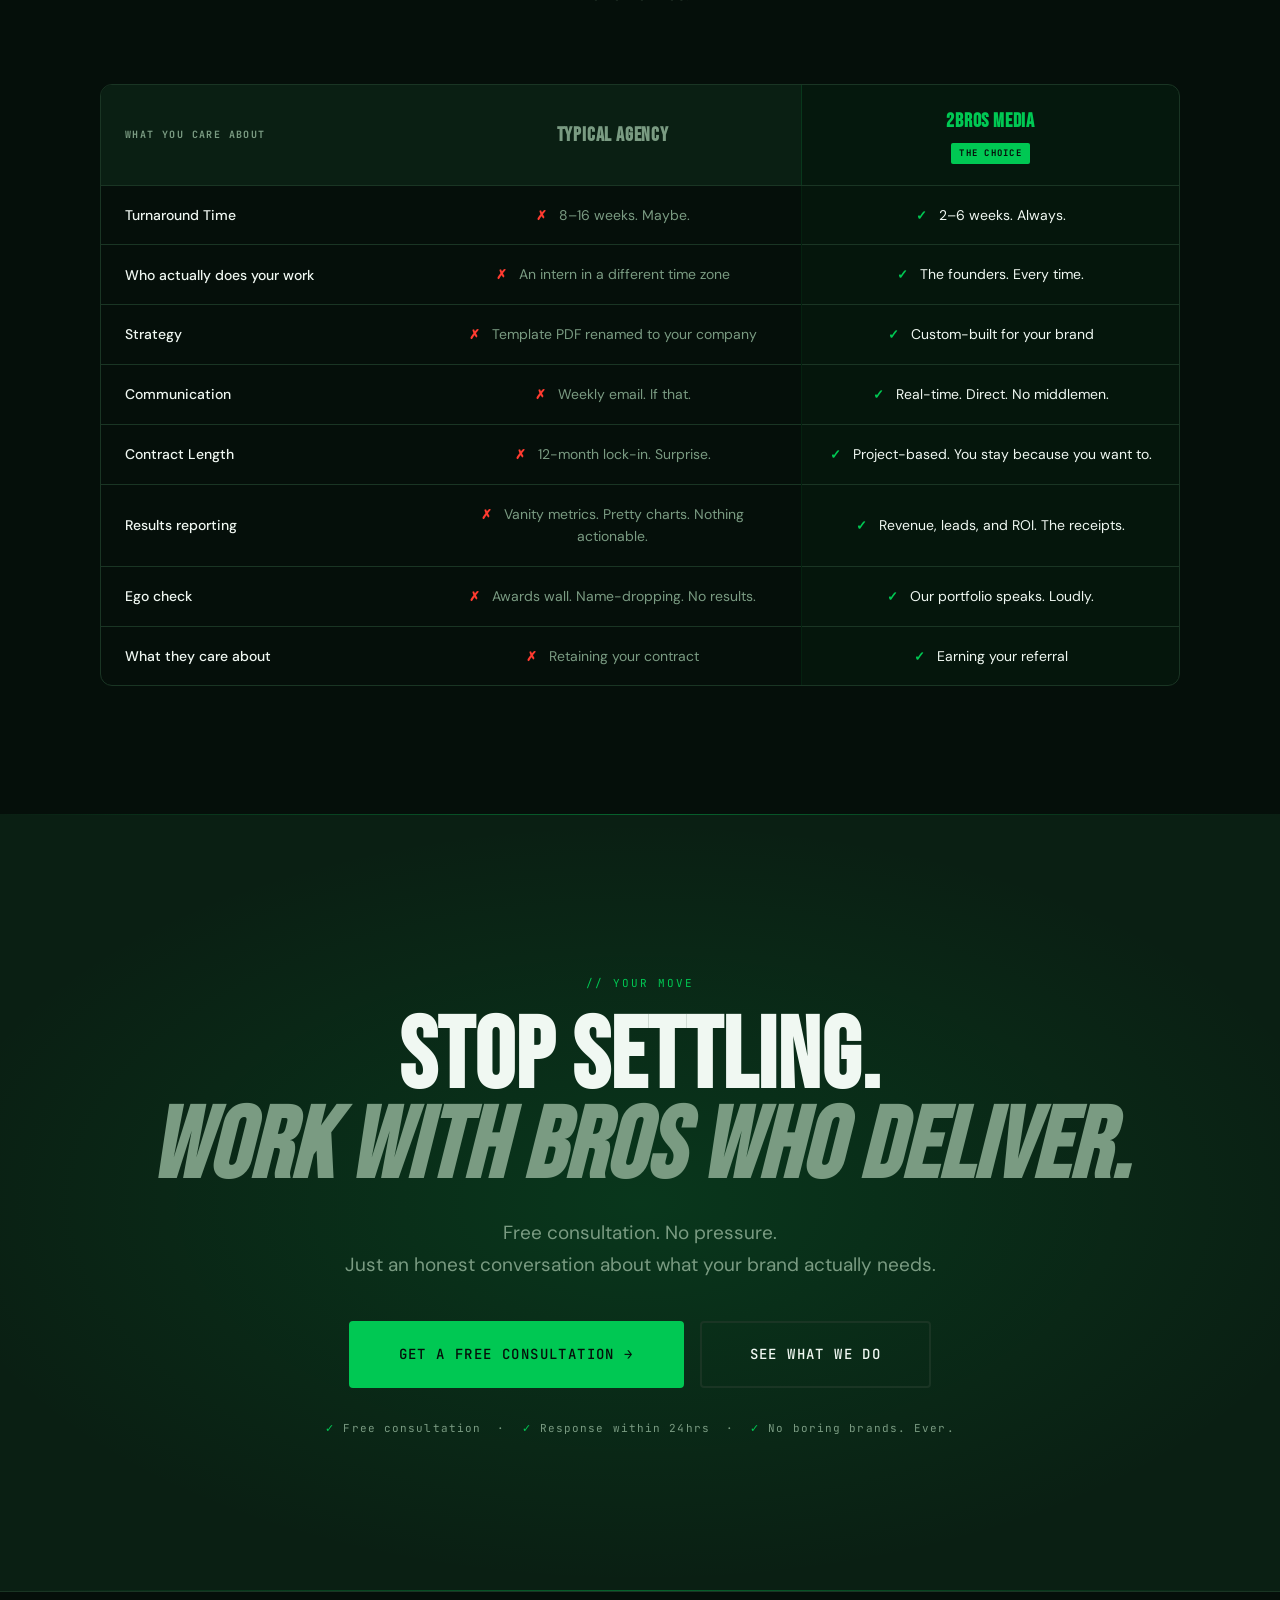
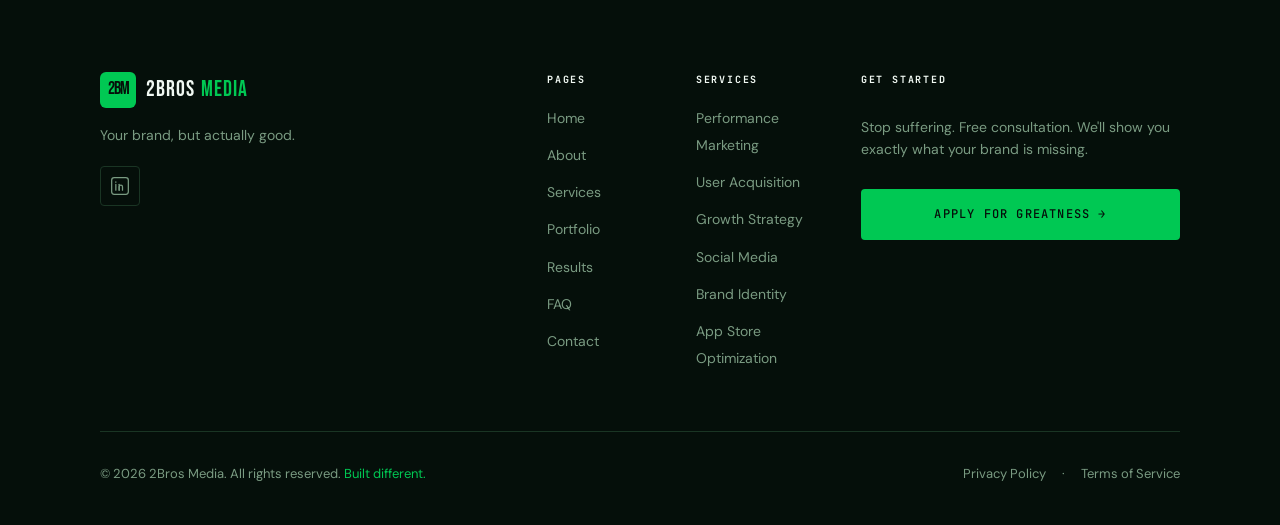
==== commit 2f7e850d: "Update credentials and branding information" ====
--- a/about/index.html
+++ b/about/index.html
@@ -280,7 +280,7 @@
       <!-- Quick credentials -->
       <div class="about-hero-creds" data-animate="fadeUp" data-animate-delay="360">
         <div class="about-cred">
-          <span class="about-cred-num" data-counter="47">0</span>
+          <span class="about-cred-num" data-counter="12">0</span>
           <span class="about-cred-label">Brands Transformed</span>
         </div>
         <div class="about-cred-divider" aria-hidden="true"></div>
@@ -290,7 +290,7 @@
         </div>
         <div class="about-cred-divider" aria-hidden="true"></div>
         <div class="about-cred">
-          <span class="about-cred-num"><span data-counter="12">0</span></span>
+          <span class="about-cred-num"><span data-counter="8">0</span></span>
           <span class="about-cred-label">Industries Owned</span>
         </div>
       </div>
@@ -301,7 +301,7 @@
       <div class="about-hero-img-frame">
         <div class="about-hero-img-placeholder" role="img" aria-label="The 2Bros Media team photo placeholder">
           <div class="about-hero-img-inner">
-            <span class="about-hero-img-label">2B</span>
+            <span class="about-hero-img-label">2BM</span>
             <span class="about-hero-img-sub">EST. 2019</span>
           </div>
         </div>
@@ -312,7 +312,7 @@
         </div>
         <div class="about-float-tag about-float-tag--2">
           <span class="about-float-icon" aria-hidden="true">↑</span>
-          <span>$2.3M Generated</span>
+          <span>$1.3M Generated</span>
         </div>
         <div class="about-float-tag about-float-tag--3">
           <span class="about-float-icon" aria-hidden="true">★</span>
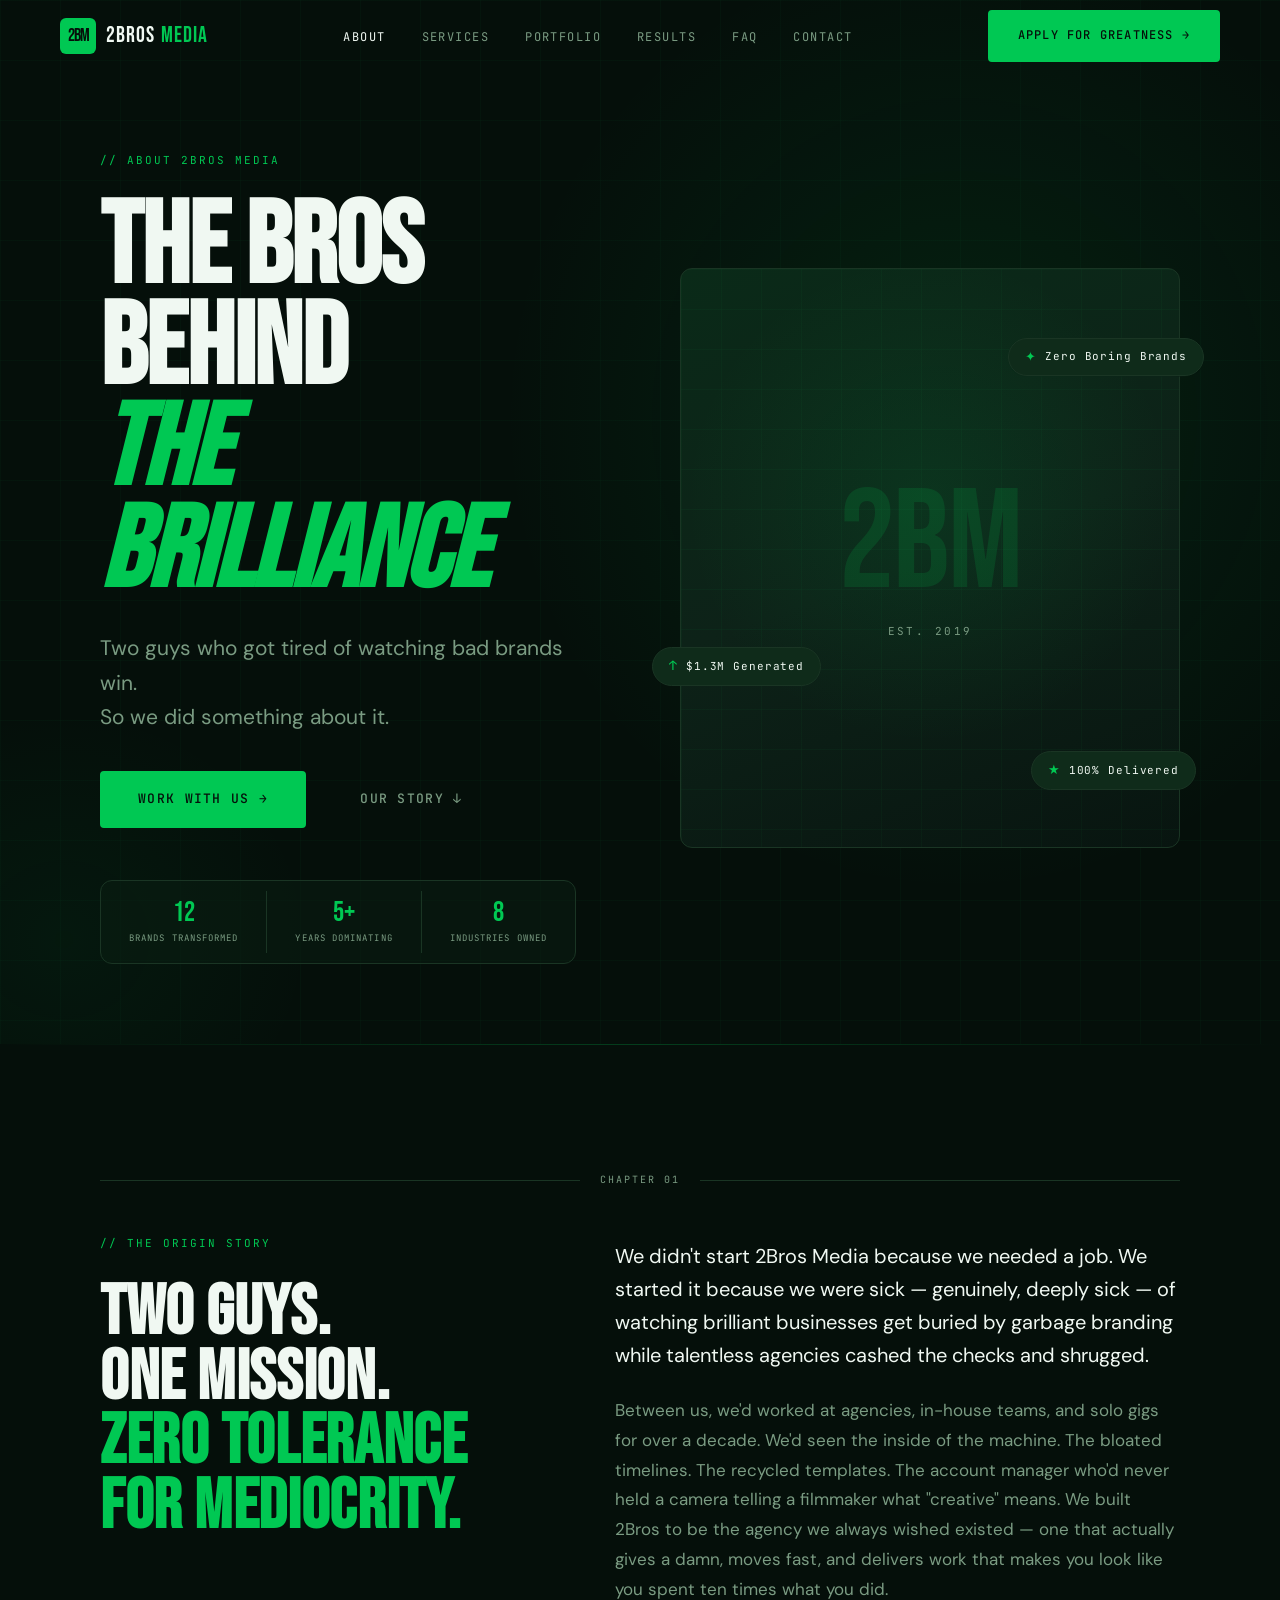
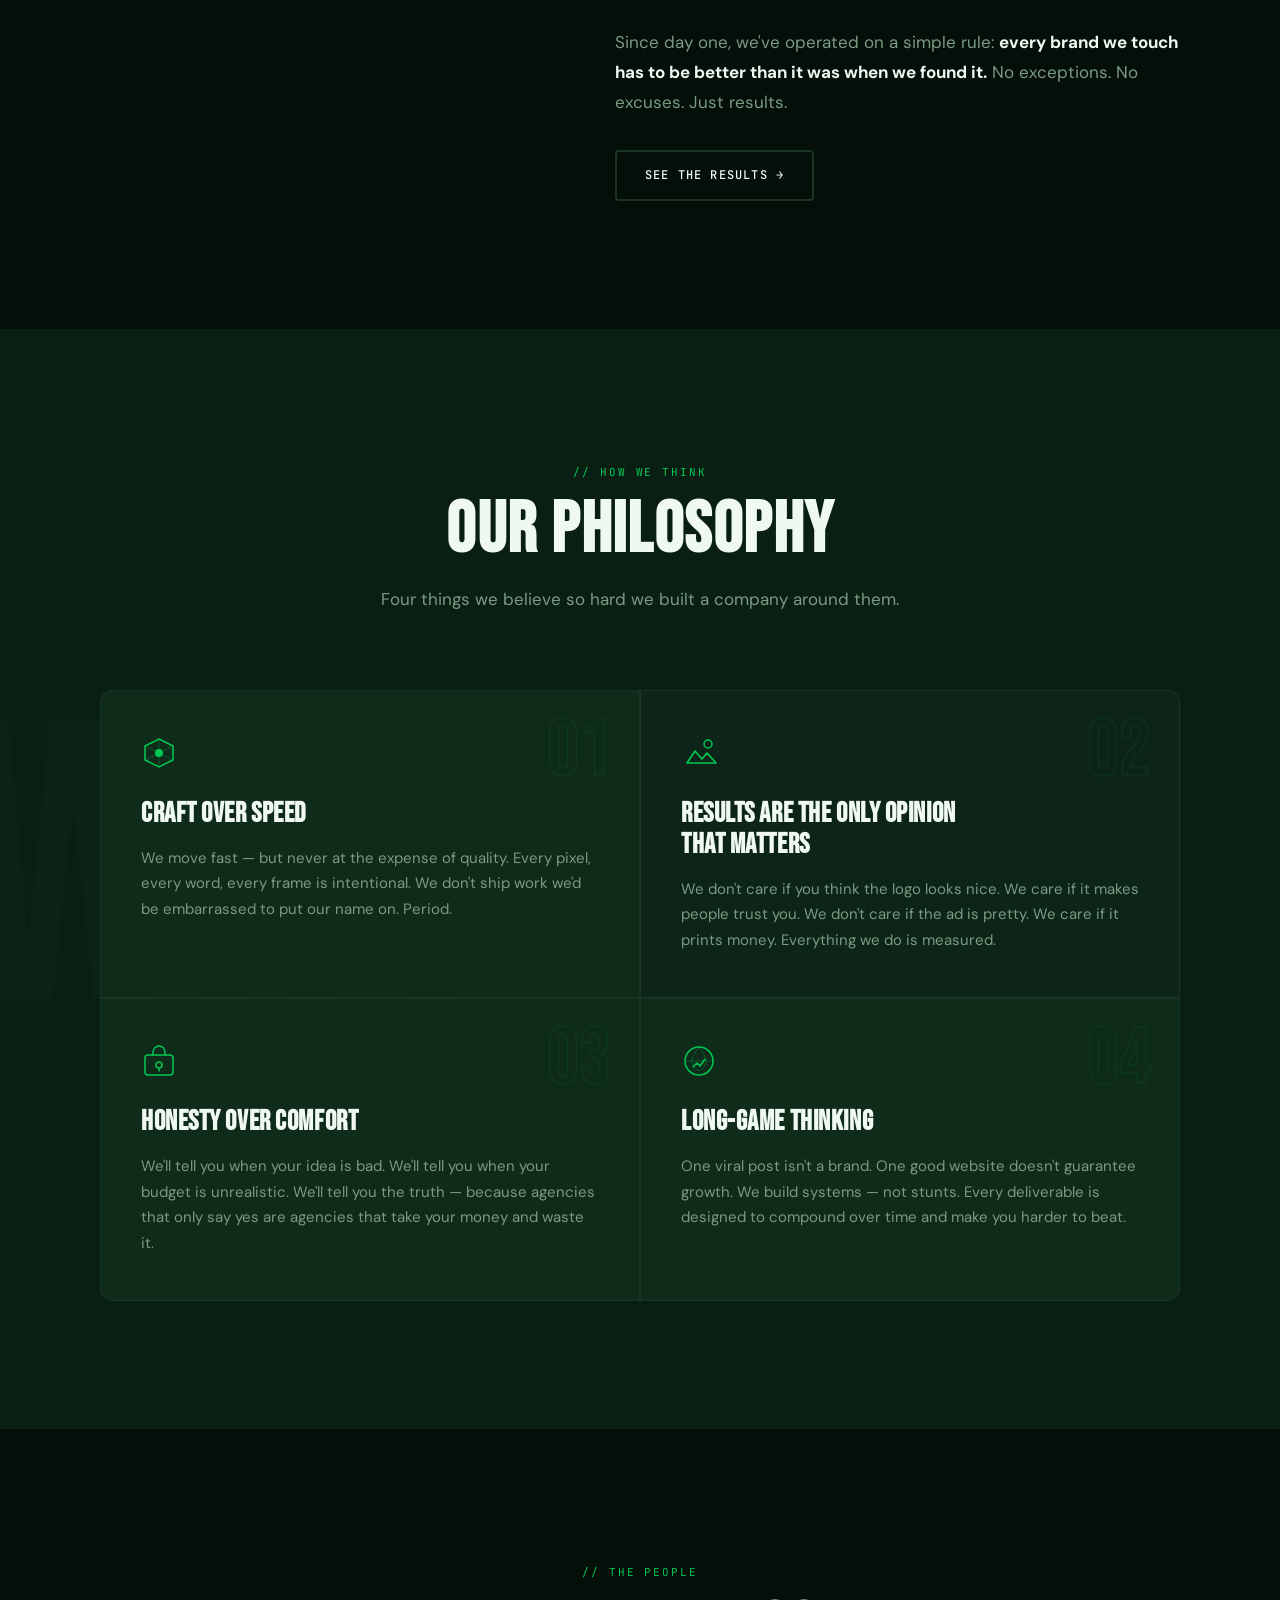
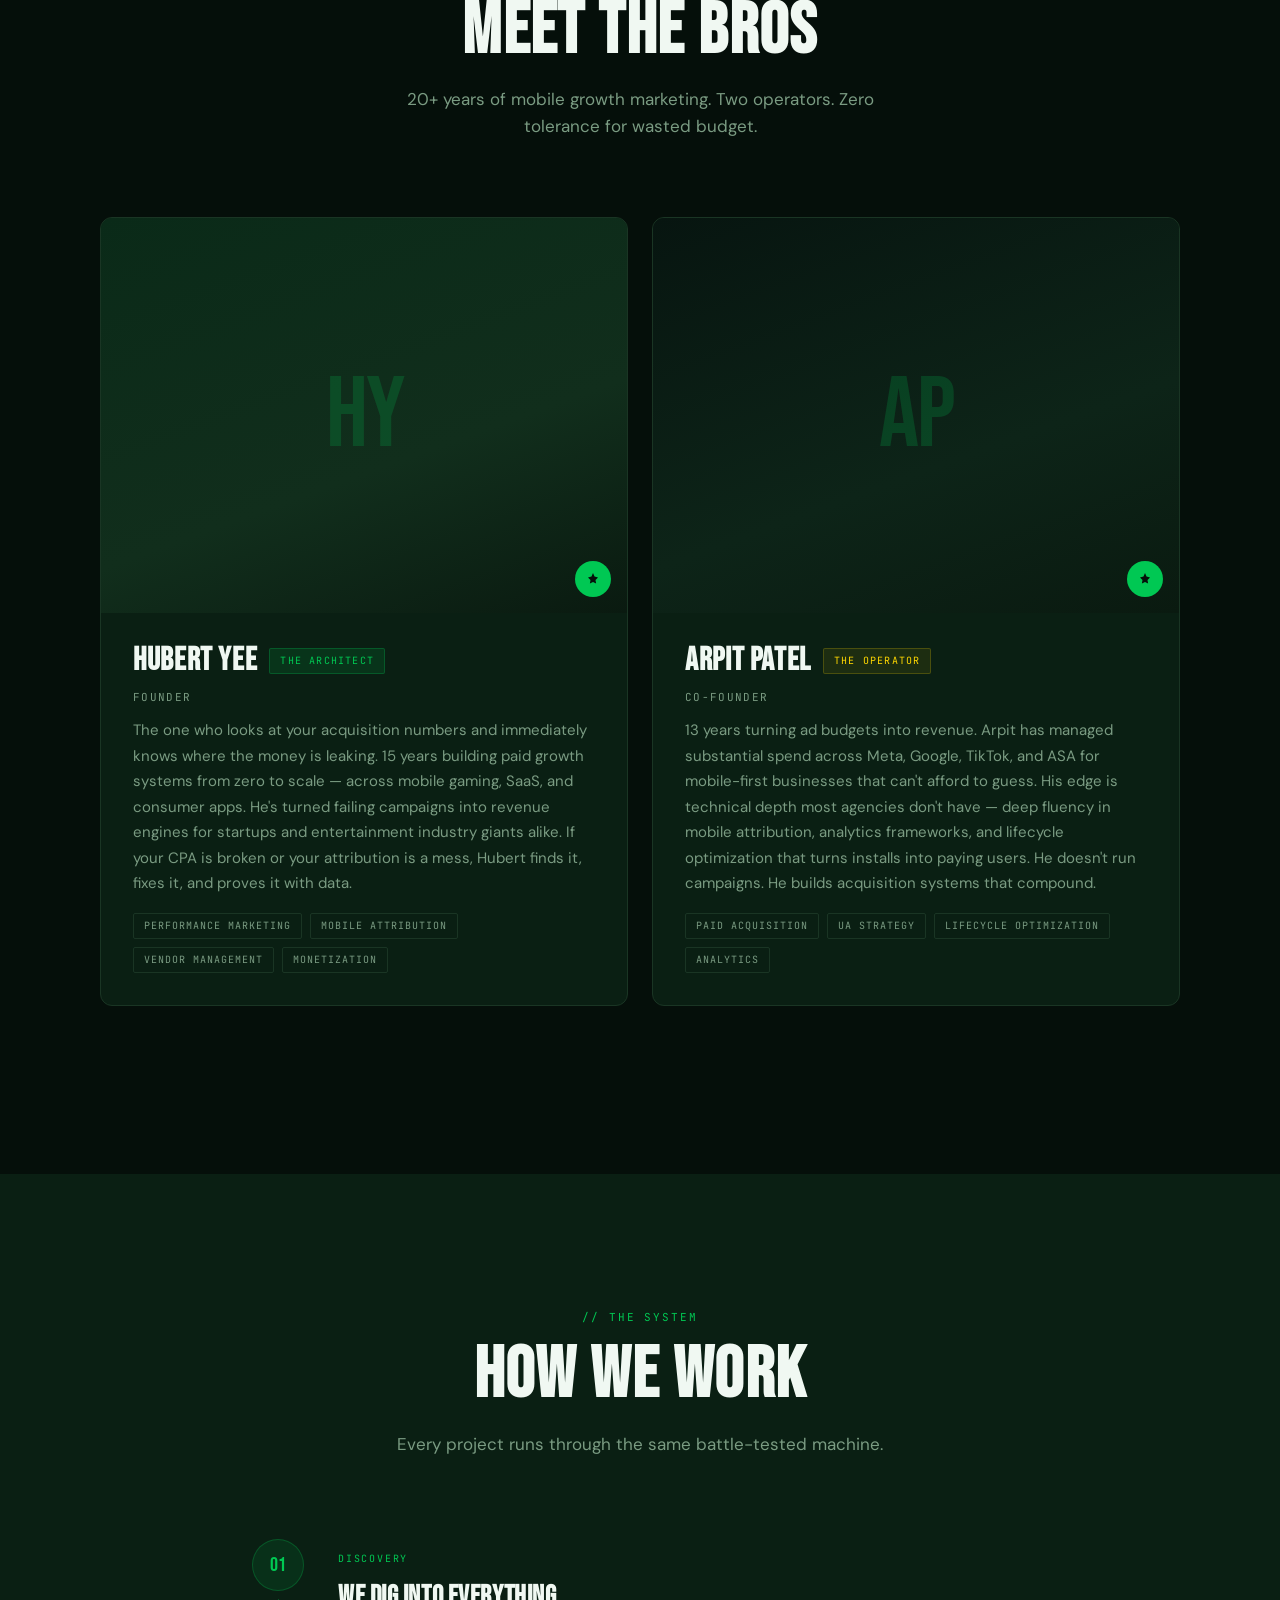
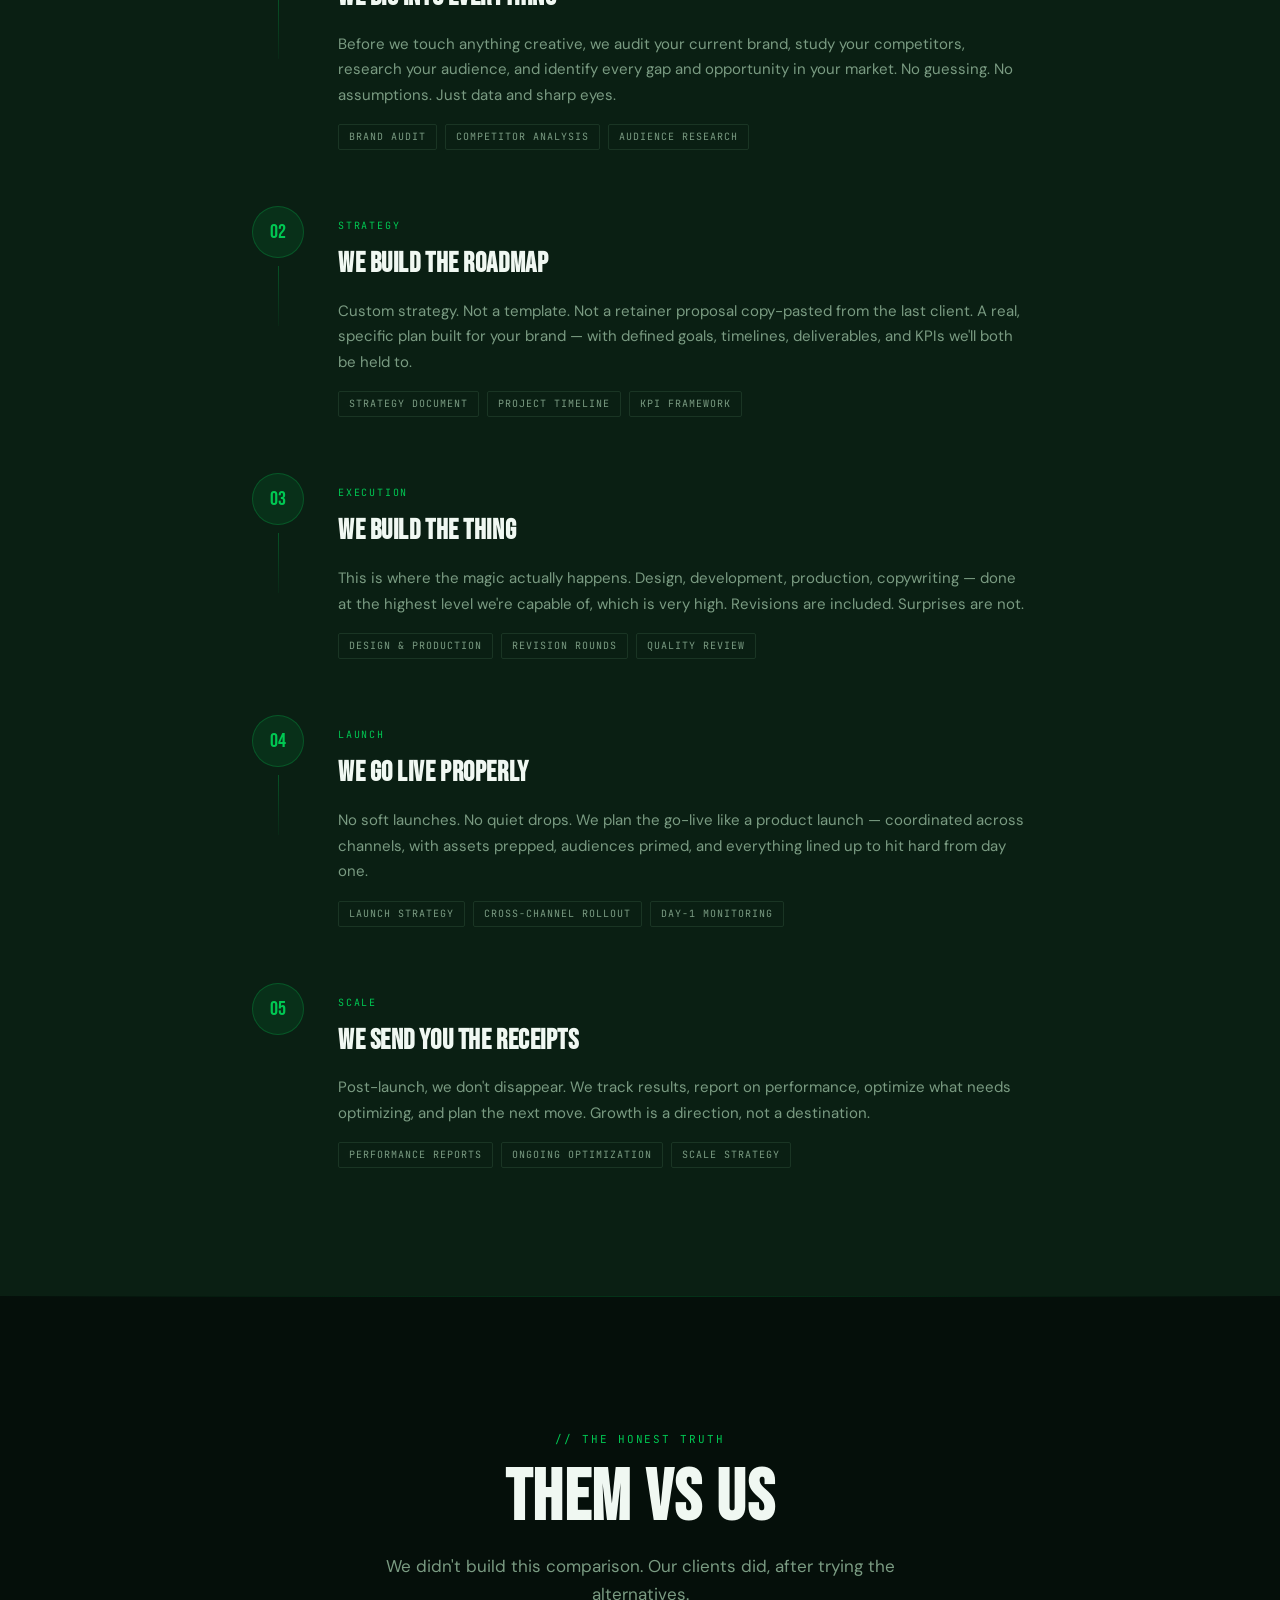
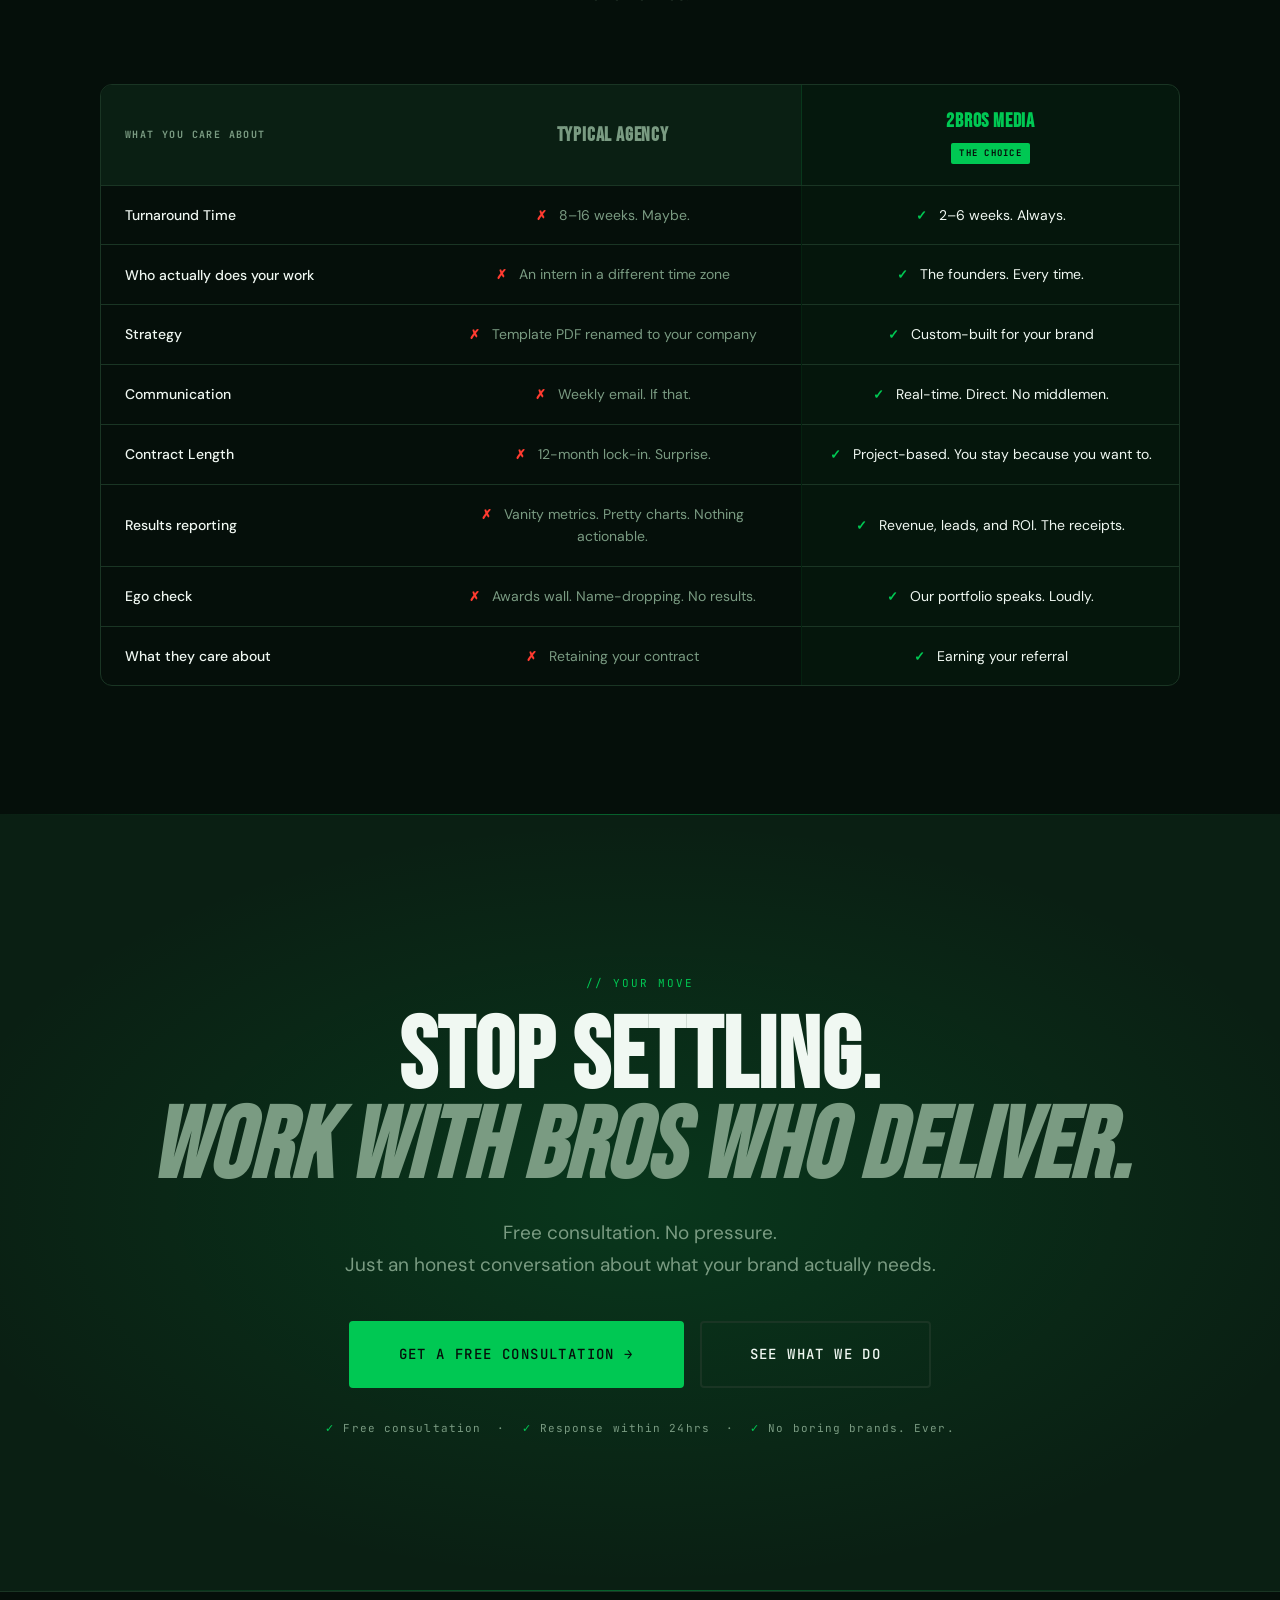
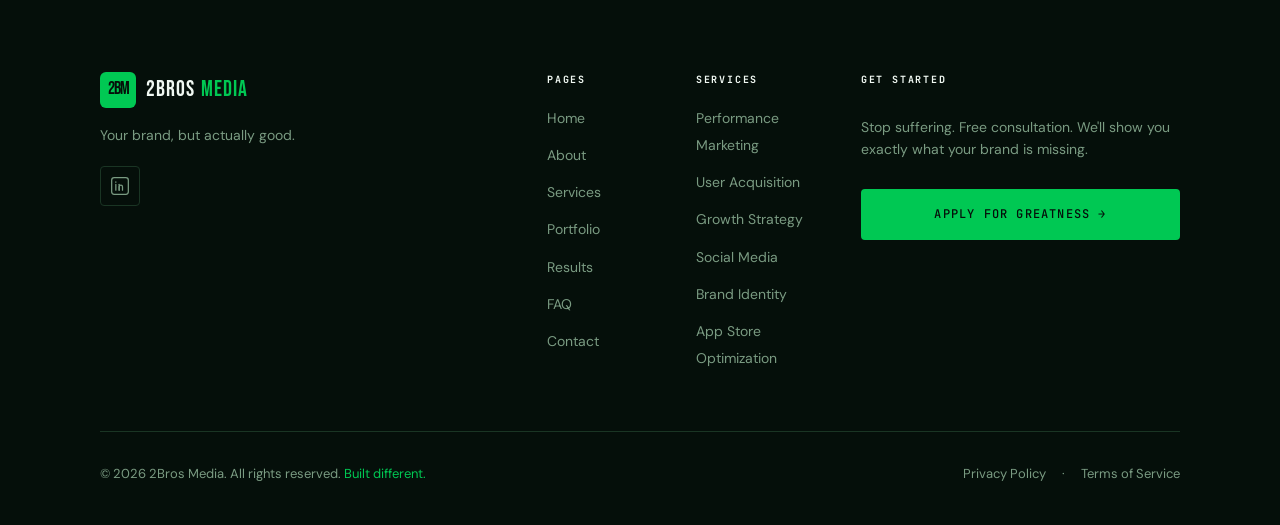
==== commit f1fd1aad: "Adding contact to all pages" ====
--- a/about/index.html
+++ b/about/index.html
@@ -27,7 +27,8 @@
   <meta name="twitter:image" content="https://2bros.click/assets/images/og-image.jpg">
 
   <!-- Favicons -->
-  <link rel="icon" type="image/x-icon" href="/favicon.ico">
+  <link rel="icon" type="image/svg+xml" href="/assets/images/favicon.svg">
+<link rel="icon" type="image/x-icon" href="/favicon.ico">
   <link rel="icon" type="image/png" sizes="32x32" href="/assets/images/favicon-32x32.png">
   <link rel="apple-touch-icon" href="/assets/images/apple-touch-icon.png">
 
@@ -219,6 +220,7 @@
       <li><a href="/portfolio/">Portfolio</a></li>
       <li><a href="/results/">Results</a></li>
       <li><a href="/faq/">FAQ</a></li>
+      <li><a href="/contact/">Contact</a></li>
     </ul>
     <div class="nav-cta">
       <a href="/contact/" class="btn btn-primary" id="nav-cta-desktop" style="display:none">Apply For Greatness →</a>
@@ -242,6 +244,7 @@
       <li><a href="/portfolio/">Portfolio</a></li>
       <li><a href="/results/">Results</a></li>
       <li><a href="/faq/">FAQ</a></li>
+      <li><a href="/contact/">Contact</a></li>
     </ul>
     <a href="/contact/" class="btn btn-primary mobile-menu-cta">Apply For Greatness →</a>
   </nav>
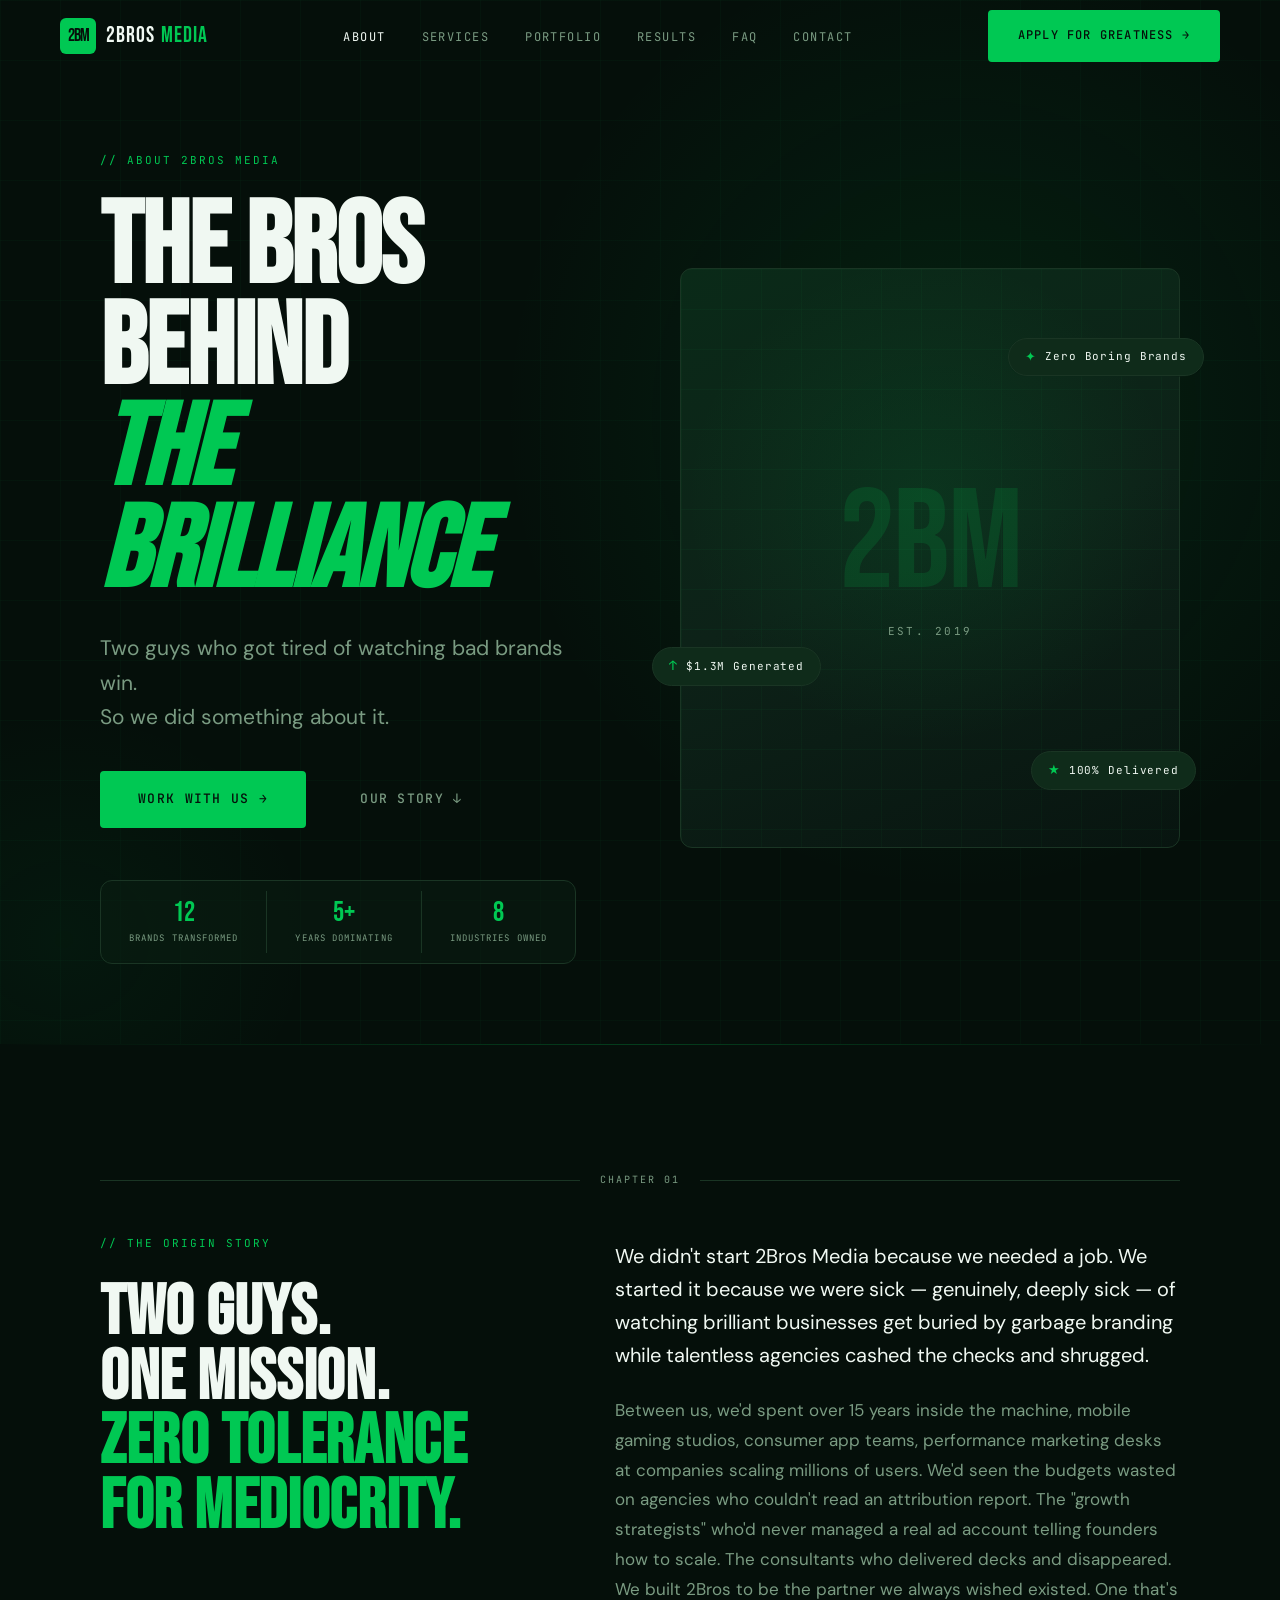
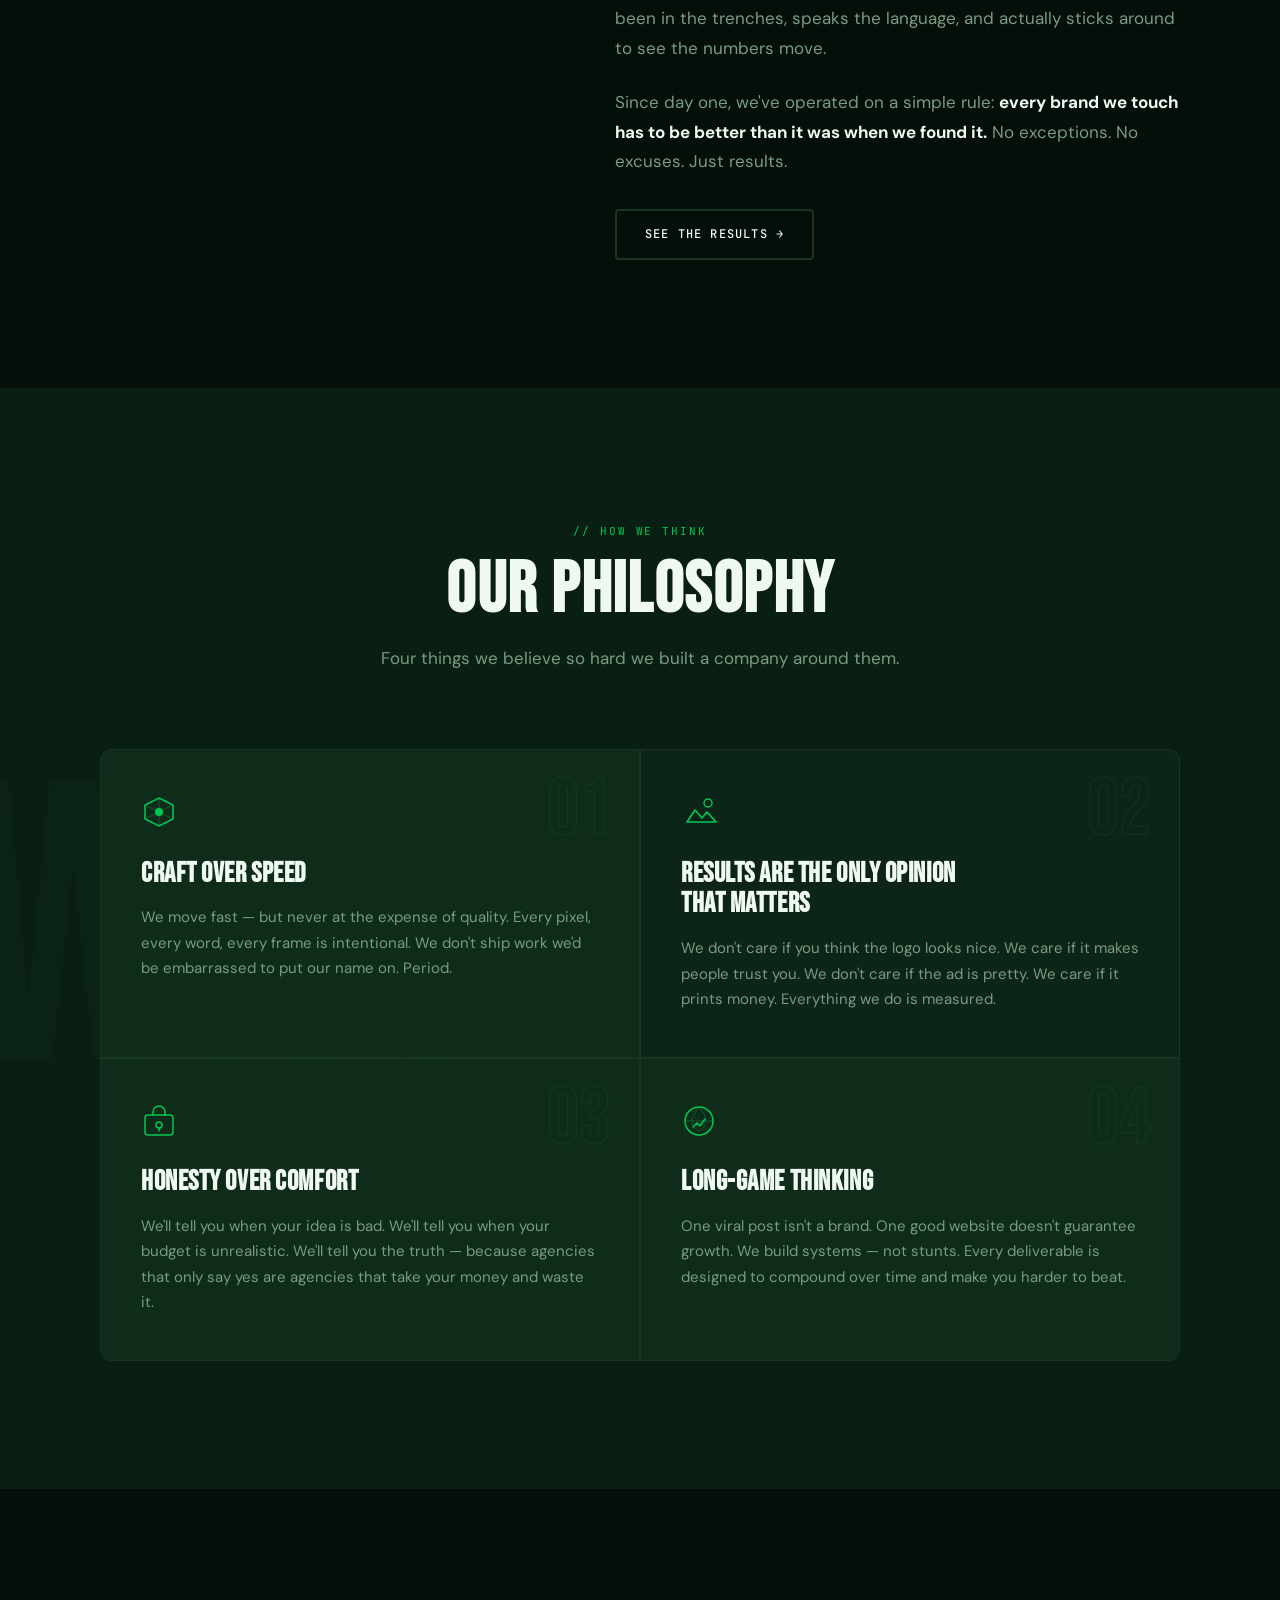
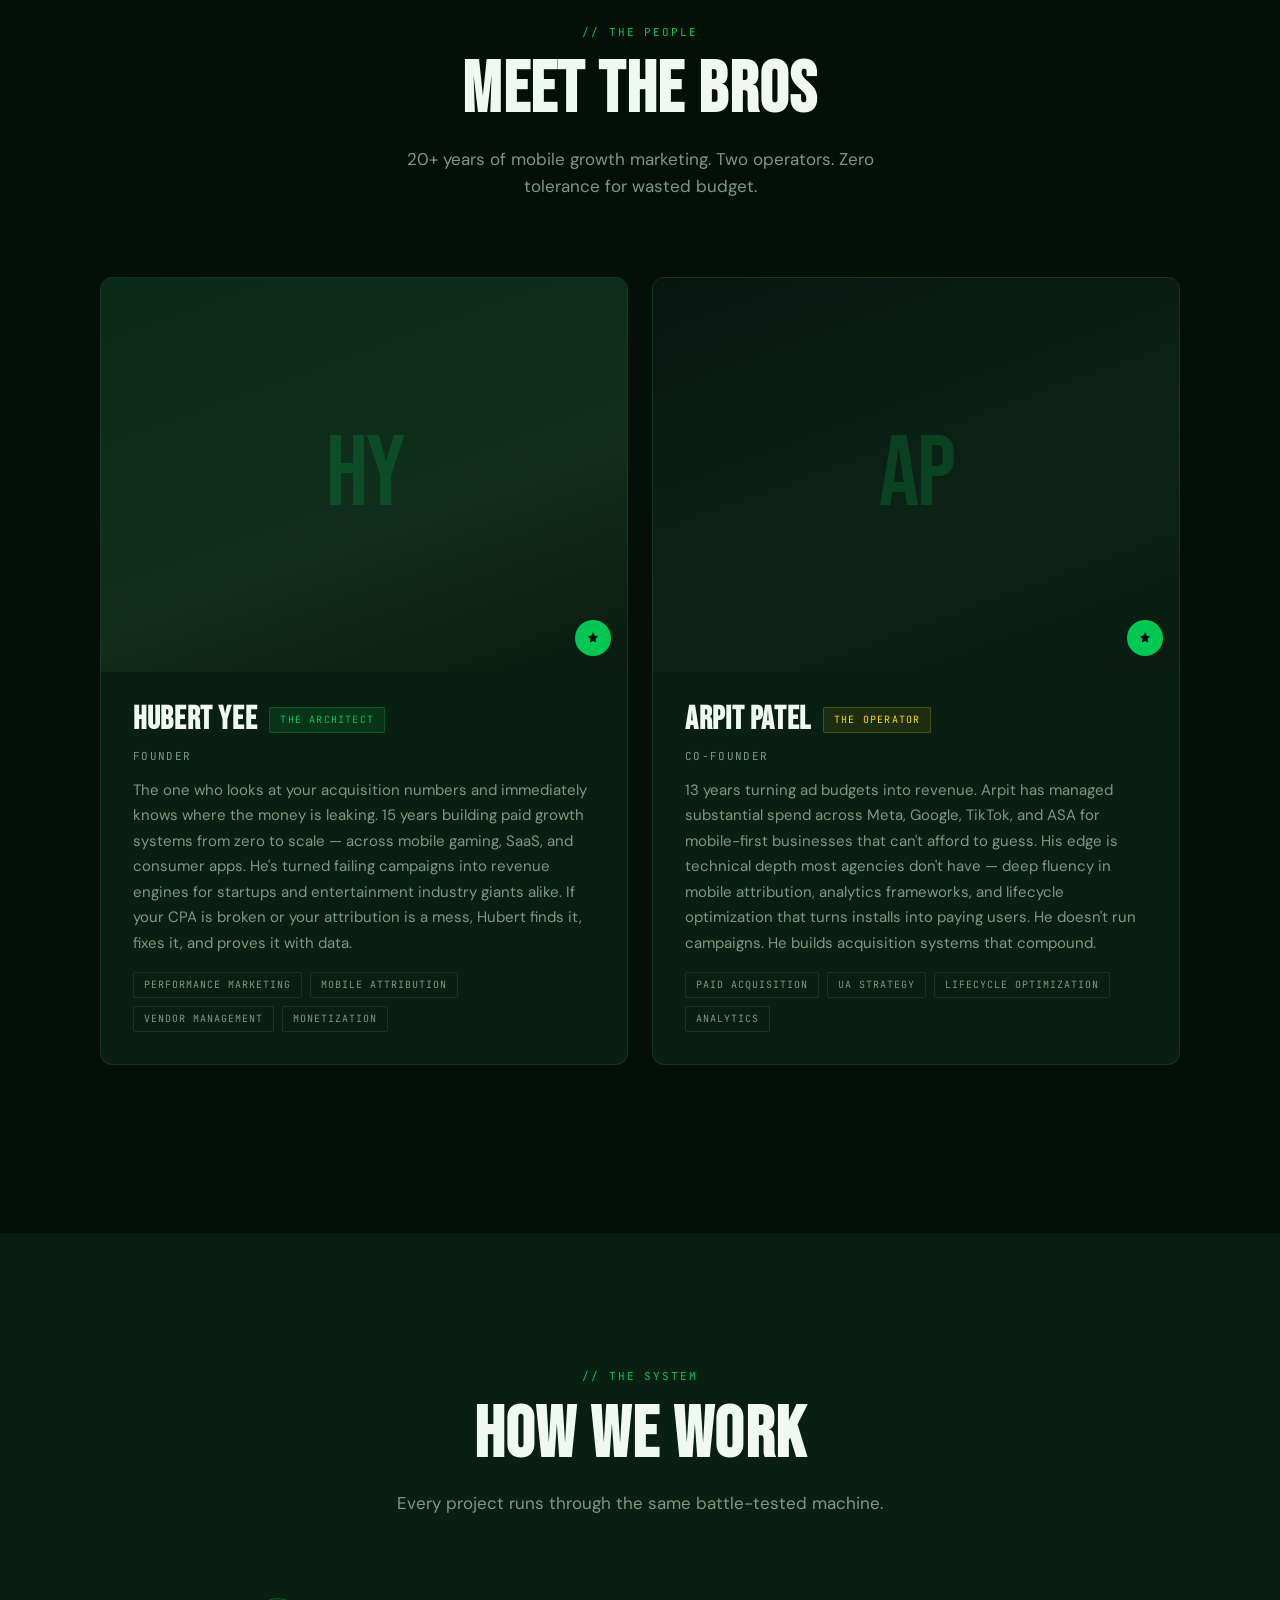
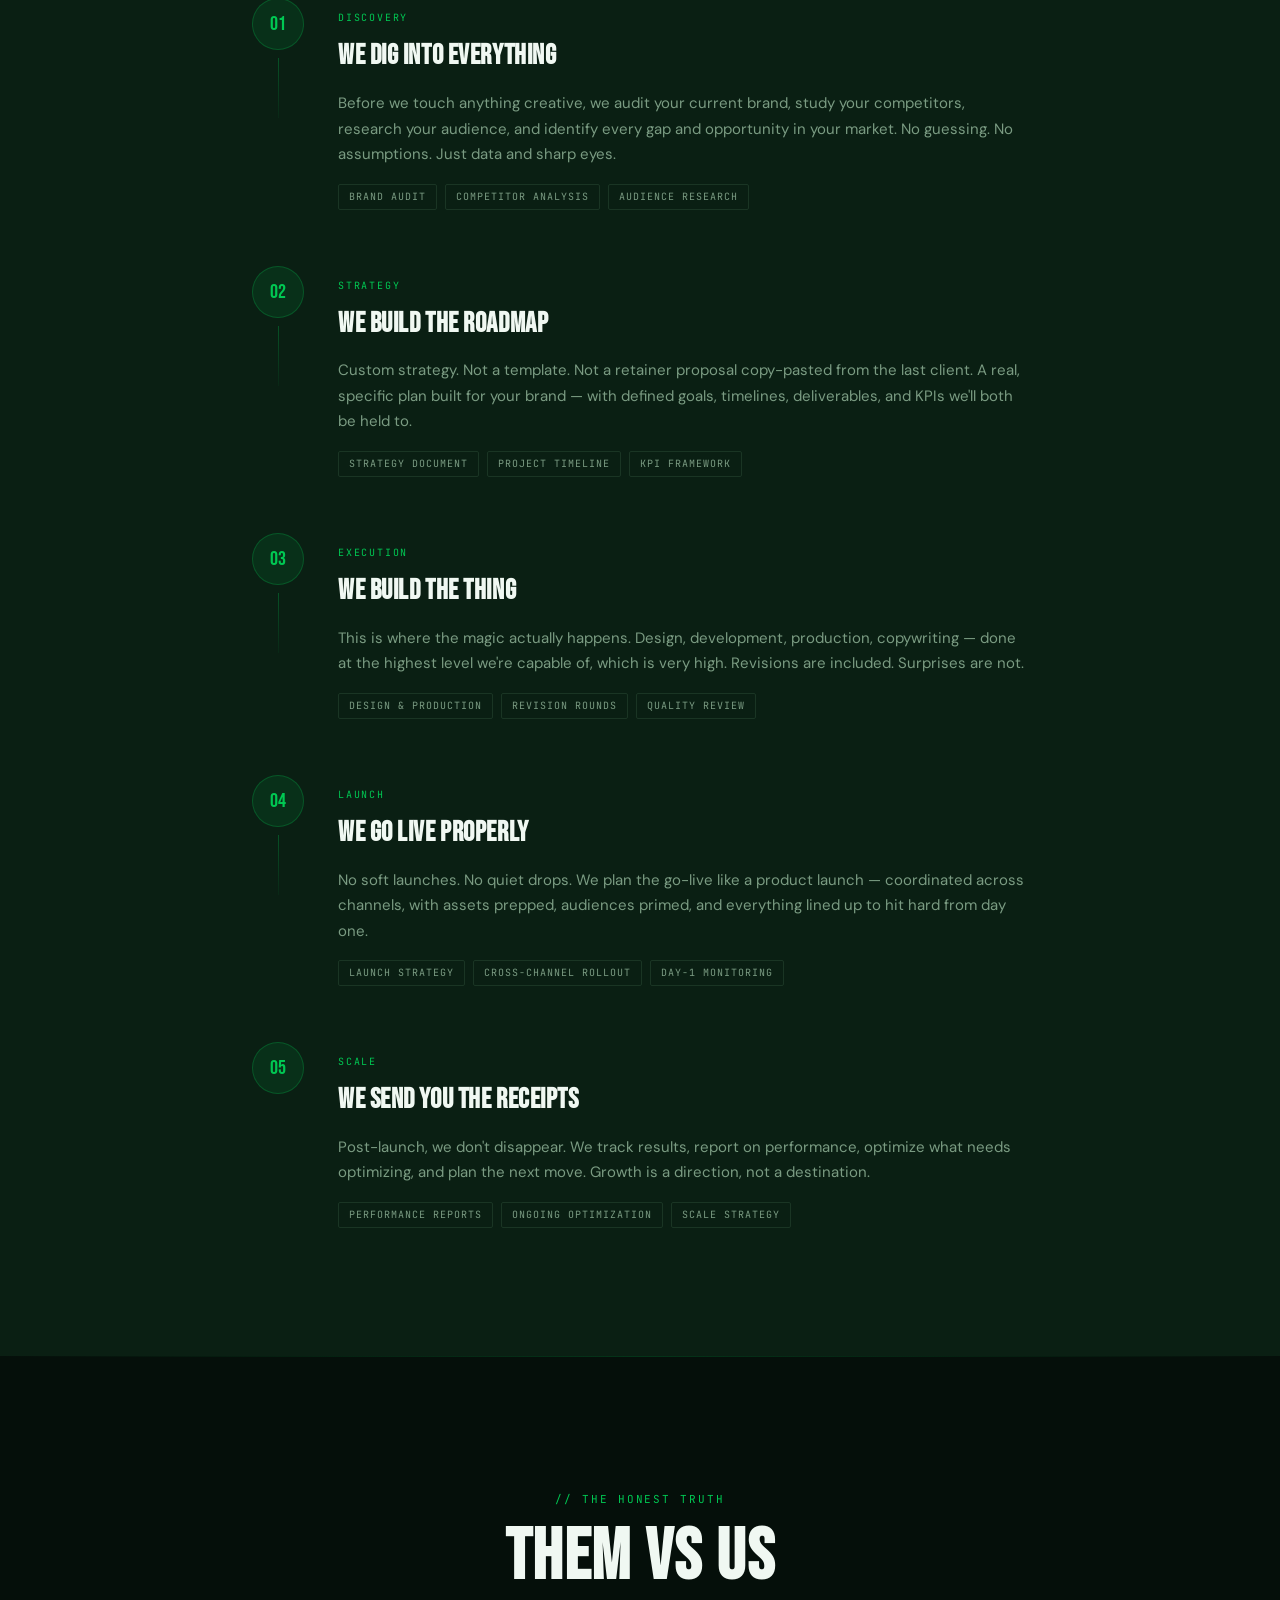
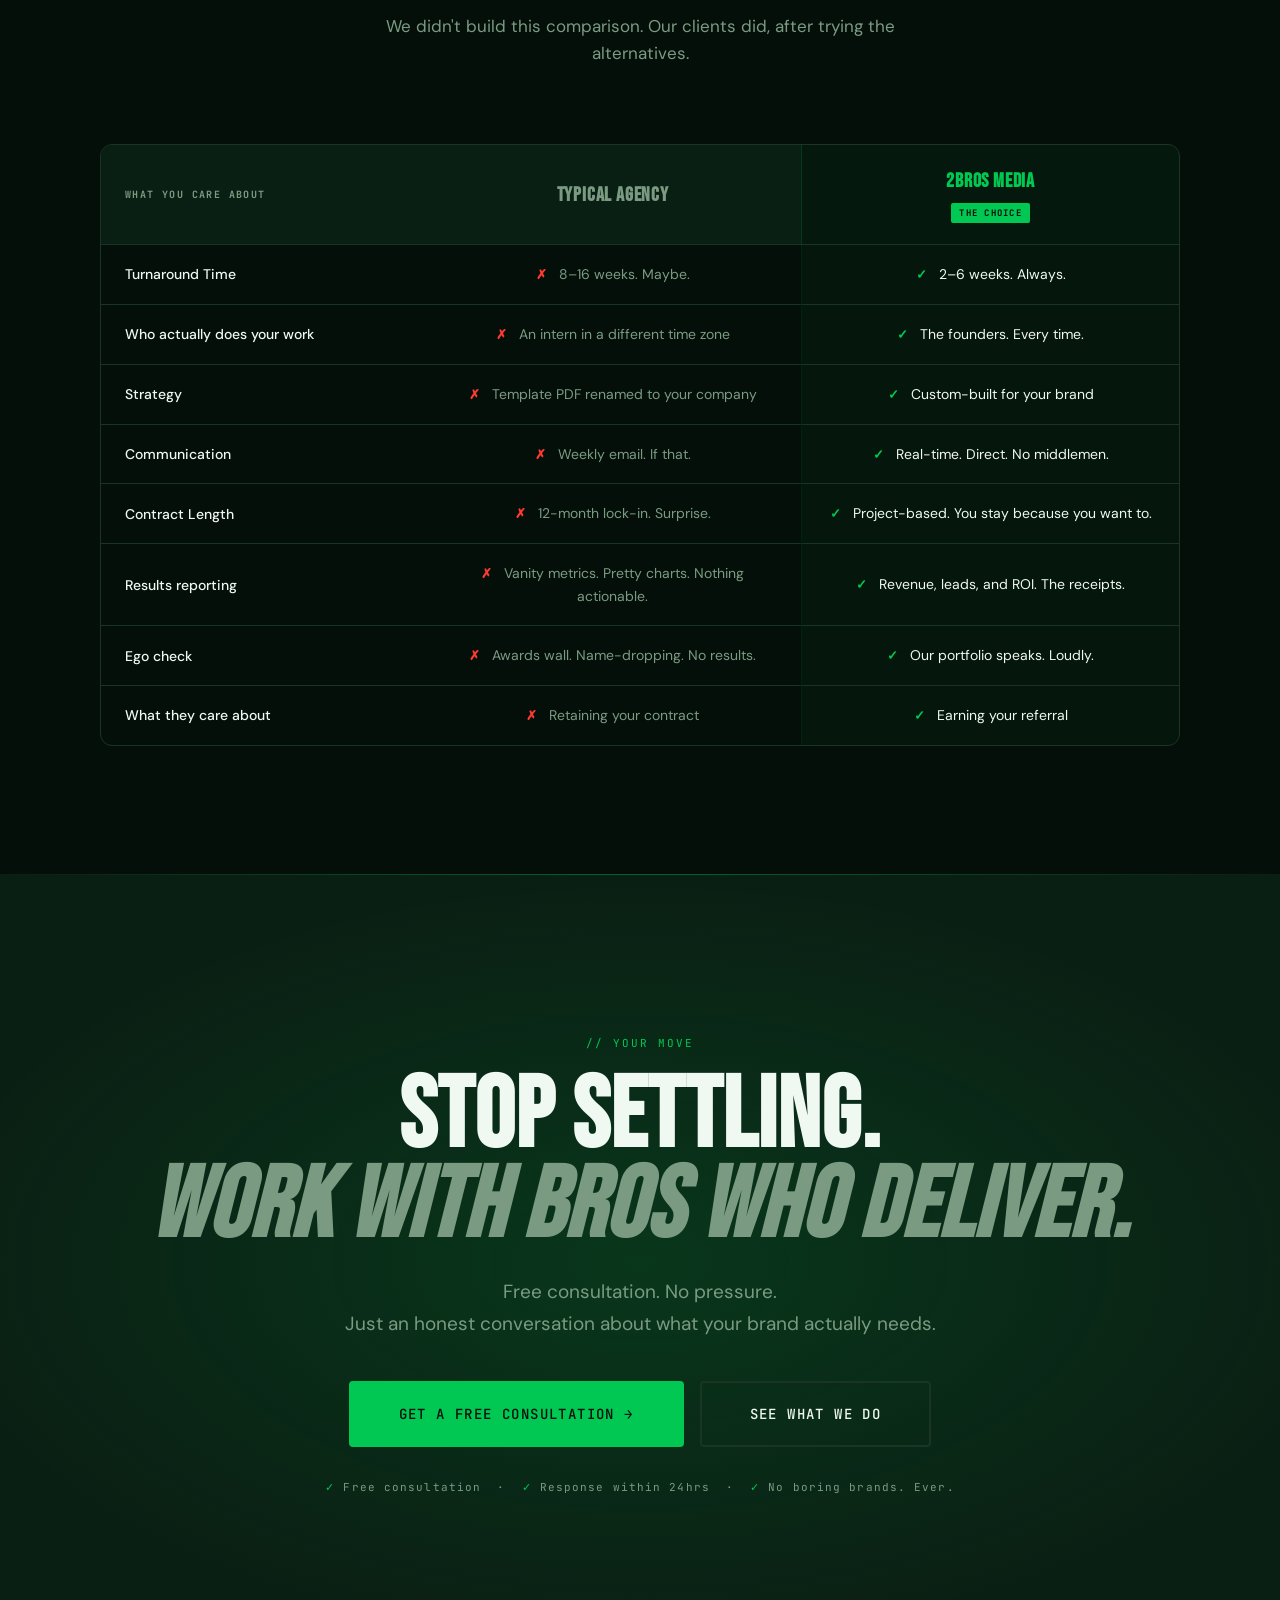
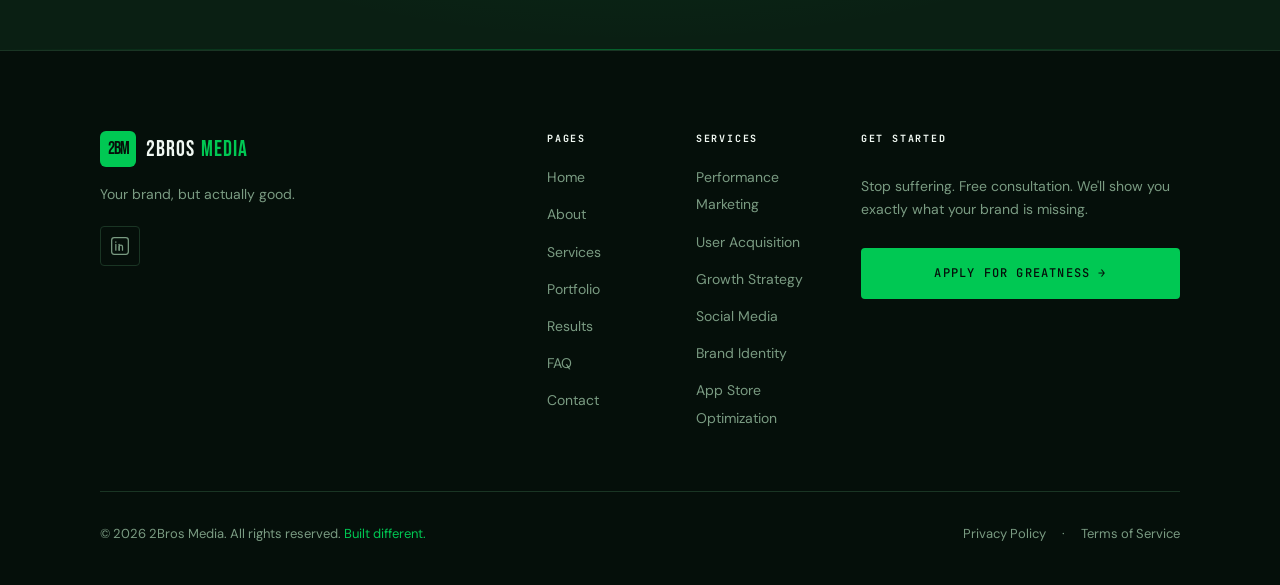
==== commit 3b446bb9: "Revise agency experience description in index.html" ====
--- a/about/index.html
+++ b/about/index.html
@@ -356,7 +356,7 @@
           We didn't start 2Bros Media because we needed a job. We started it because we were sick — genuinely, deeply sick — of watching brilliant businesses get buried by garbage branding while talentless agencies cashed the checks and shrugged.
         </p>
         <p class="origin-p">
-          Between us, we'd worked at agencies, in-house teams, and solo gigs for over a decade. We'd seen the inside of the machine. The bloated timelines. The recycled templates. The account manager who'd never held a camera telling a filmmaker what "creative" means. We built 2Bros to be the agency we always wished existed — one that actually gives a damn, moves fast, and delivers work that makes you look like you spent ten times what you did.
+          Between us, we'd spent over 15 years inside the machine, mobile gaming studios, consumer app teams, performance marketing desks at companies scaling millions of users. We'd seen the budgets wasted on agencies who couldn't read an attribution report. The "growth strategists" who'd never managed a real ad account telling founders how to scale. The consultants who delivered decks and disappeared. We built 2Bros to be the partner we always wished existed. One that's been in the trenches, speaks the language, and actually sticks around to see the numbers move.
         </p>
         <p class="origin-p">
           Since day one, we've operated on a simple rule: <strong>every brand we touch has to be better than it was when we found it.</strong> No exceptions. No excuses. Just results.
